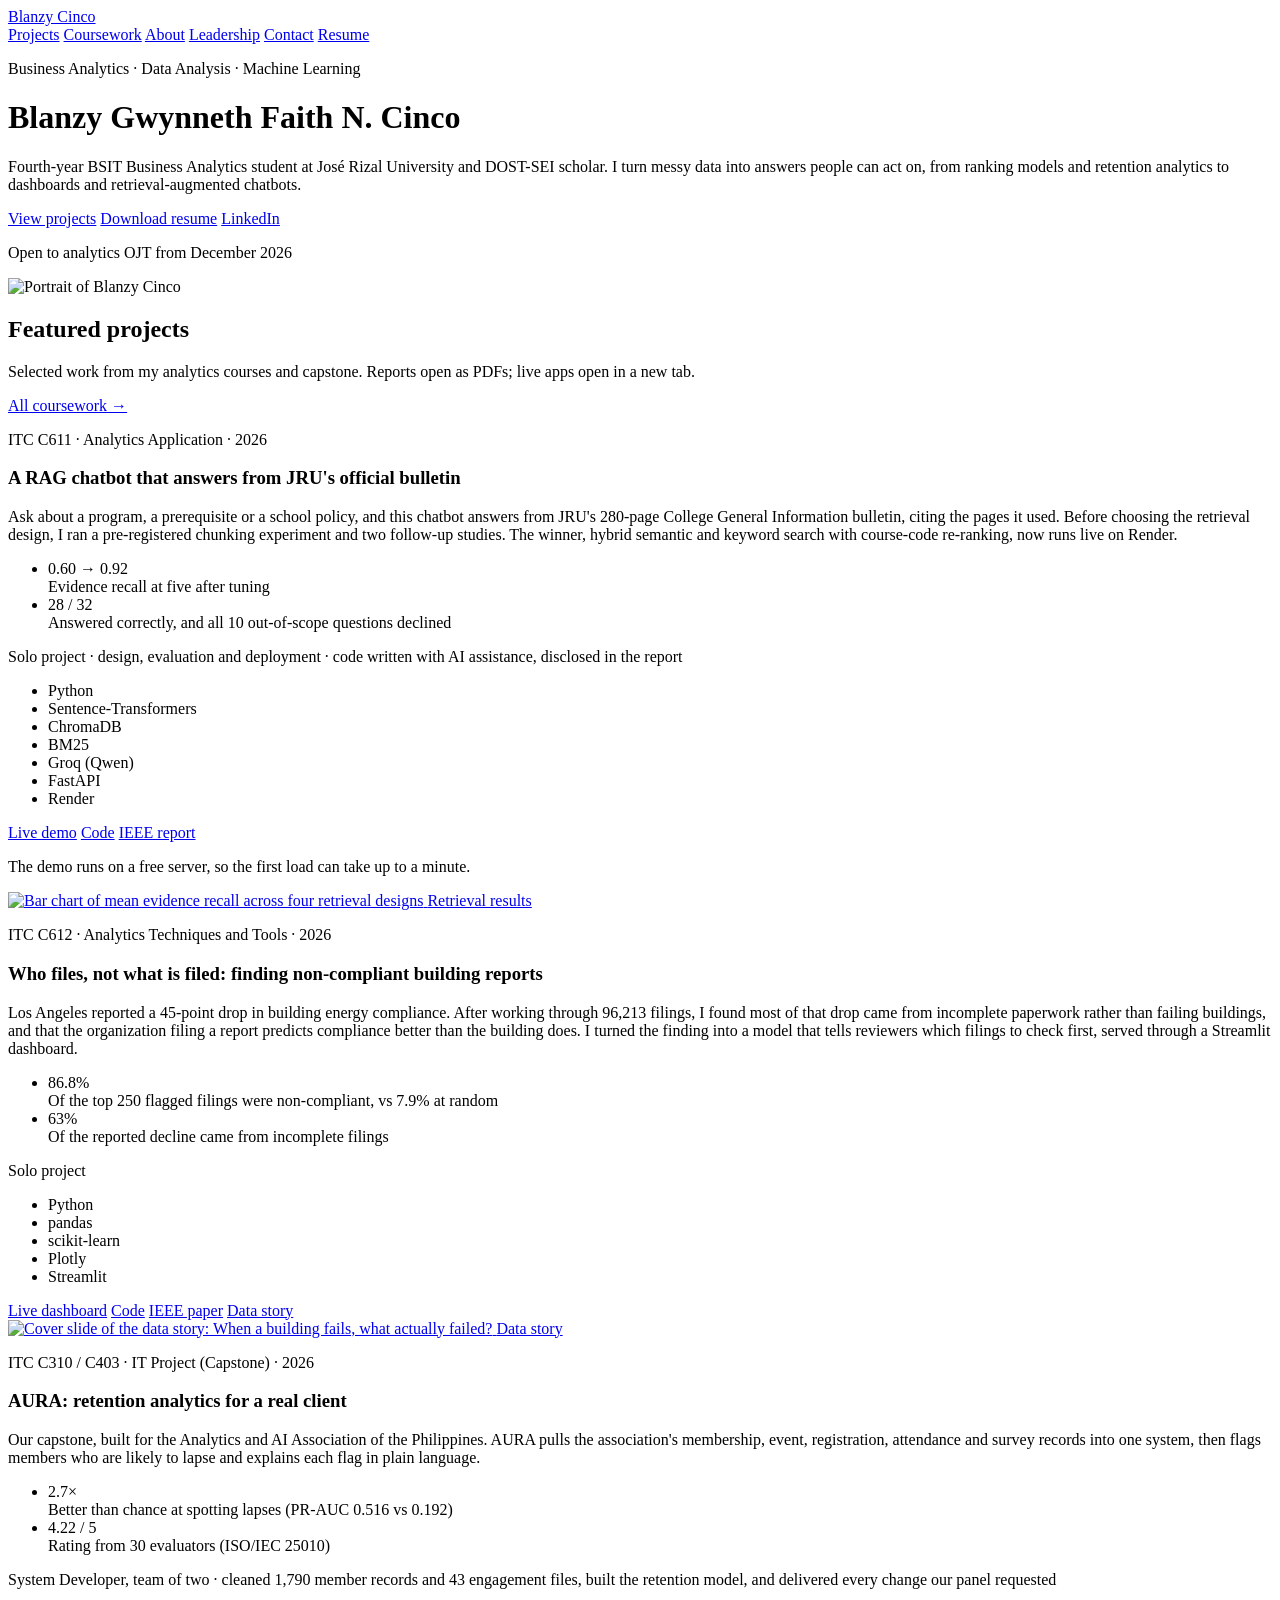
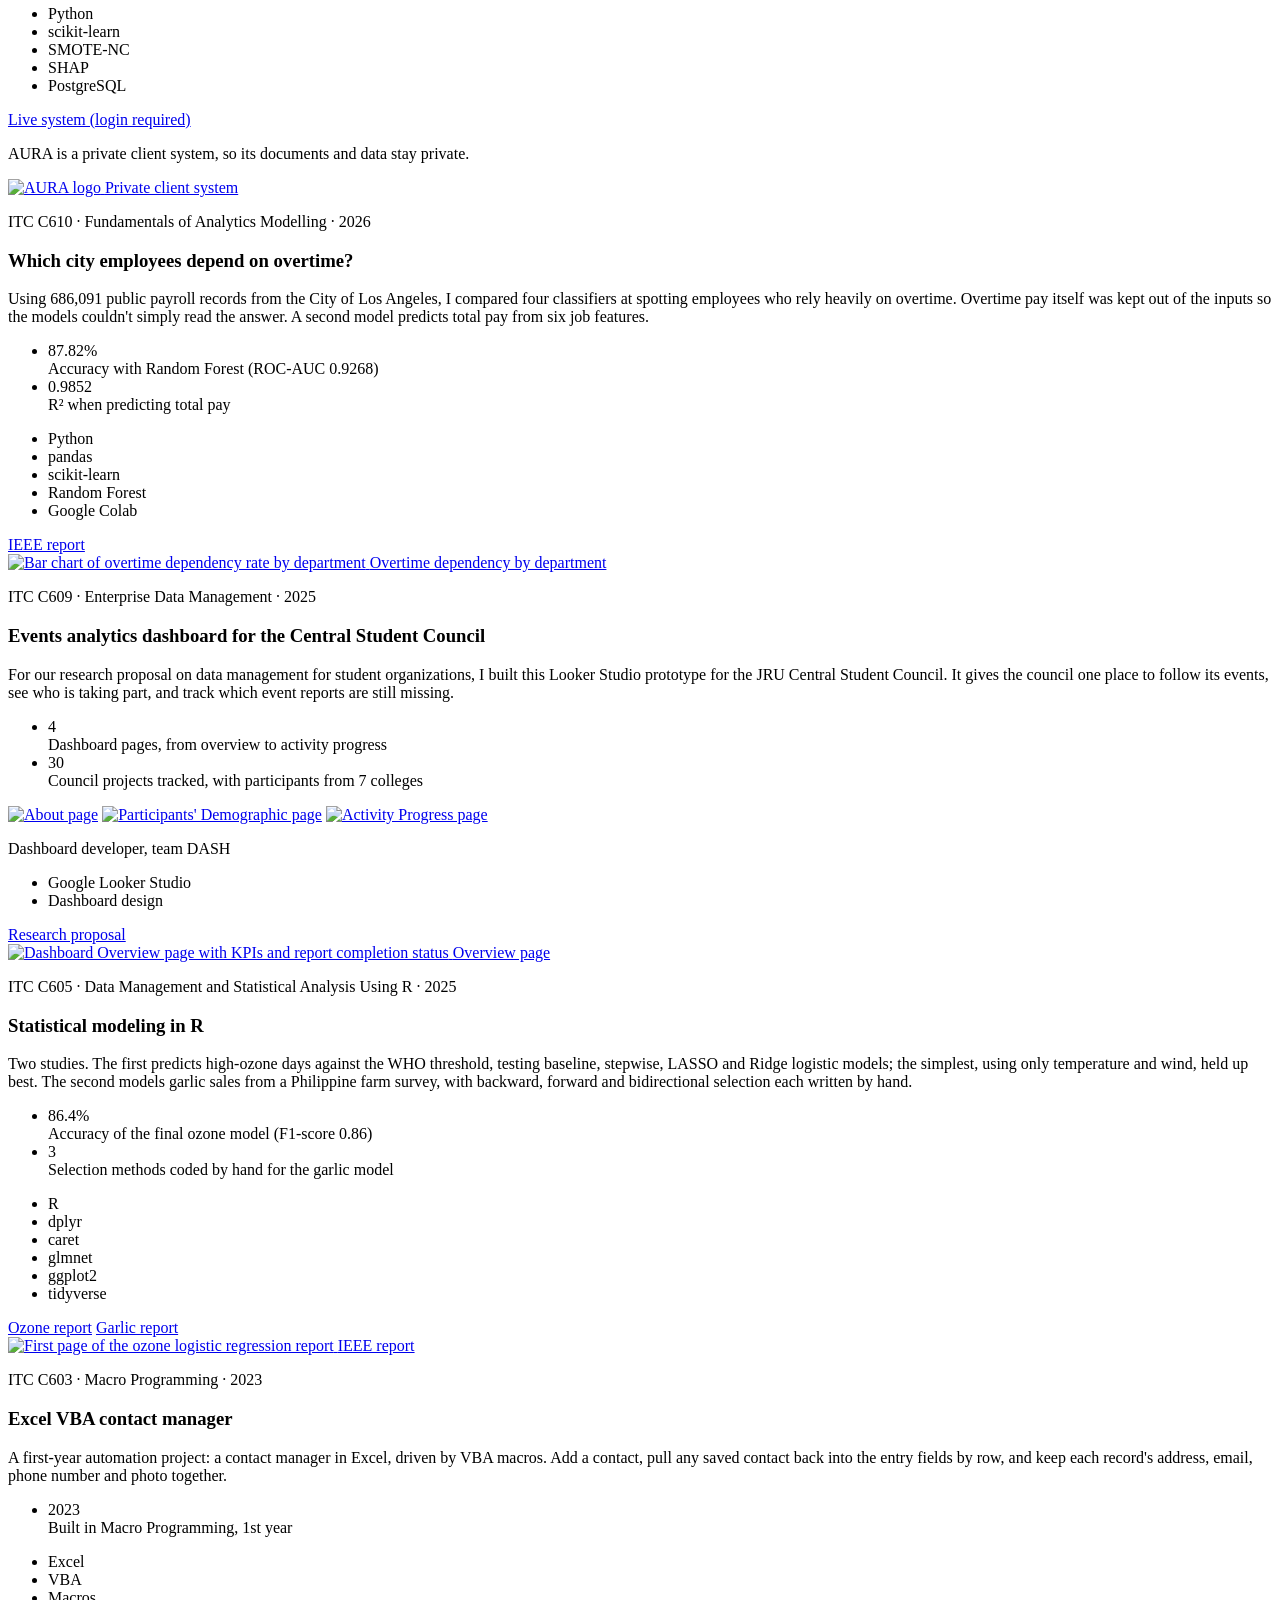
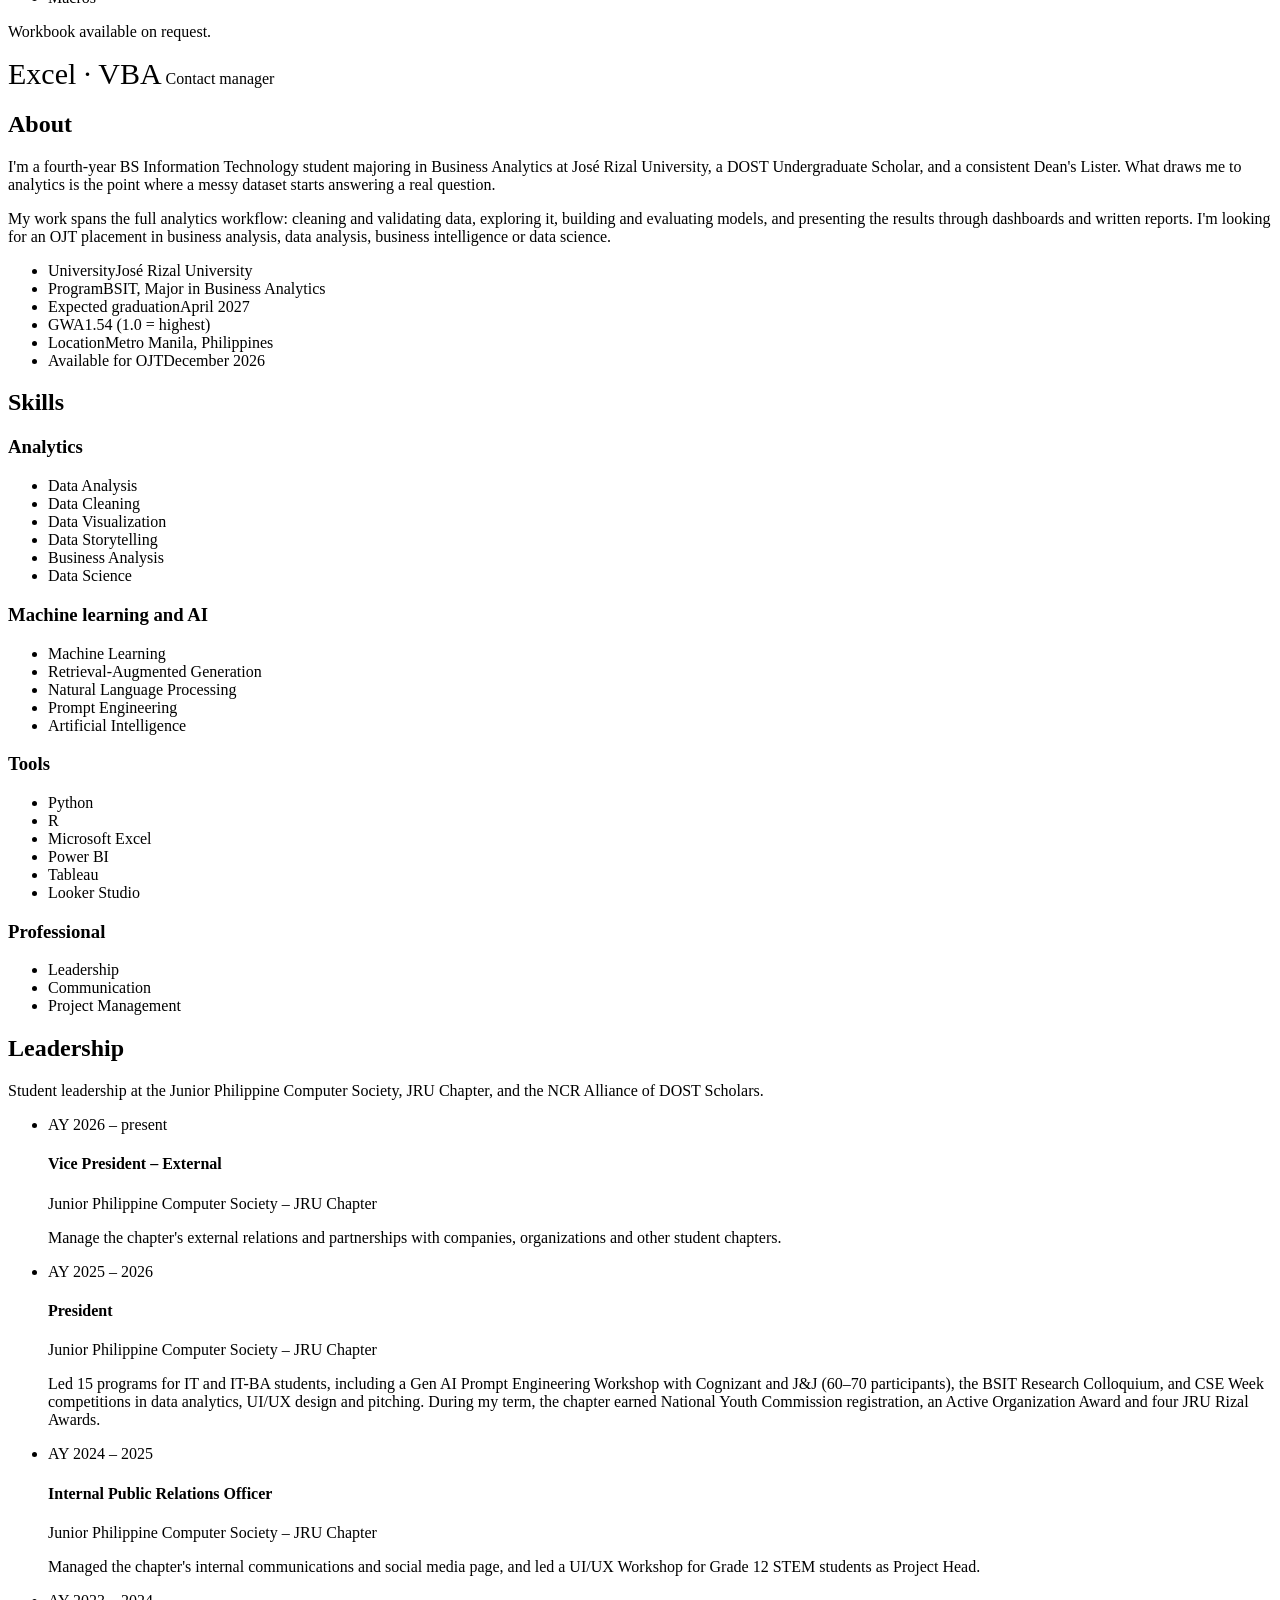
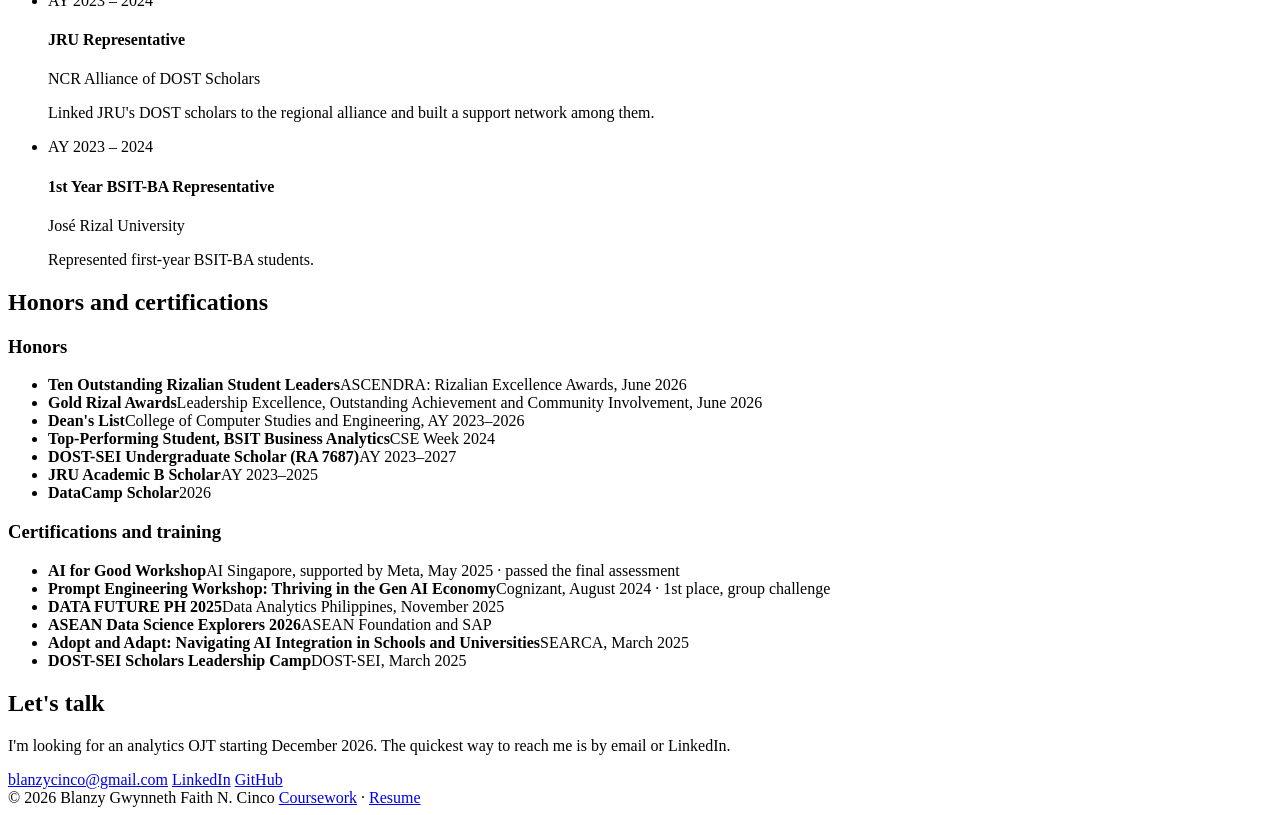
==== index.html @ b0425c88 "Add portfolio site v1.0.0 Landing page with 7 featured projects, coursework page, public resume and" ====
<!DOCTYPE html>
<html lang="en">
<head>
  <meta charset="utf-8">
  <meta name="viewport" content="width=device-width, initial-scale=1">
  <title>Blanzy Cinco | Business Analytics Portfolio</title>
  <meta name="description" content="Portfolio of Blanzy Gwynneth Faith N. Cinco, a 4th-year BSIT Business Analytics student at José Rizal University: data analysis, machine learning and dashboard projects.">
  <link rel="preconnect" href="https://fonts.googleapis.com">
  <link rel="preconnect" href="https://fonts.gstatic.com" crossorigin>
  <link href="https://fonts.googleapis.com/css2?family=Inter:wght@400;500;600;700&display=swap" rel="stylesheet">
  <link rel="stylesheet" href="assets/style.css">
</head>
<body>

<nav class="nav">
  <div class="wrap">
    <a class="brand" href="#top">Blanzy Cinco</a>
    <div class="nav-links">
      <a href="#projects" class="keep">Projects</a>
      <a href="coursework.html">Coursework</a>
      <a href="#about">About</a>
      <a href="#experience">Leadership</a>
      <a href="#contact">Contact</a>
      <a class="btn small" href="files/Blanzy_Cinco_Resume.pdf" target="_blank" rel="noopener">Resume</a>
    </div>
  </div>
</nav>

<header class="hero" id="top">
  <div class="wrap">
    <div>
      <p class="eyebrow">Business Analytics · Data Analysis · Machine Learning</p>
      <h1>Blanzy Gwynneth Faith N. Cinco</h1>
      <p class="lead">Fourth-year BSIT Business Analytics student at José Rizal University and DOST-SEI scholar. I turn messy data into answers people can act on, from ranking models and retention analytics to dashboards and retrieval-augmented chatbots.</p>
      <div class="actions">
        <a class="btn" href="#projects">View projects</a>
        <a class="btn ghost" href="files/Blanzy_Cinco_Resume.pdf" target="_blank" rel="noopener">Download resume</a>
        <a class="btn ghost" href="https://www.linkedin.com/in/blanzy-cinco" target="_blank" rel="noopener">LinkedIn</a>
      </div>
      <p class="status">Open to analytics OJT from December 2026</p>
    </div>
    <img class="photo" src="assets/photo.jpg" alt="Portrait of Blanzy Cinco">
  </div>
</header>

<main>

<section id="projects">
  <div class="wrap">
    <div class="section-head">
      <div>
        <h2>Featured projects</h2>
        <p>Selected work from my analytics courses and capstone. Reports open as PDFs; live apps open in a new tab.</p>
      </div>
      <a class="btn ghost small" href="coursework.html">All coursework &rarr;</a>
    </div>

    <div class="projects">

      <!-- 1. RAG chatbot -->
      <article class="project">
        <div>
          <p class="tag">ITC C611 · Analytics Application · 2026</p>
          <h3>A RAG chatbot that answers from JRU's official bulletin</h3>
          <p>Ask about a program, a prerequisite or a school policy, and this chatbot answers from JRU's 280-page College General Information bulletin, citing the pages it used. Before choosing the retrieval design, I ran a pre-registered chunking experiment and two follow-up studies. The winner, hybrid semantic and keyword search with course-code re-ranking, now runs live on Render.</p>
          <ul class="stats">
            <li><div class="num">0.60 &rarr; 0.92</div><div class="lbl">Evidence recall at five after tuning</div></li>
            <li><div class="num">28 / 32</div><div class="lbl">Answered correctly, and all 10 out-of-scope questions declined</div></li>
          </ul>
          <p class="role">Solo project · design, evaluation and deployment · code written with AI assistance, disclosed in the report</p>
          <ul class="chips"><li>Python</li><li>Sentence-Transformers</li><li>ChromaDB</li><li>BM25</li><li>Groq (Qwen)</li><li>FastAPI</li><li>Render</li></ul>
          <div class="links">
            <a class="btn small" href="https://jru-gi-assistant.onrender.com" target="_blank" rel="noopener">Live demo</a>
            <a class="btn ghost small" href="https://github.com/leaveitto/jru-gi-assistant" target="_blank" rel="noopener">Code</a>
            <a class="btn ghost small" href="files/C611_RAG_Chatbot_Report.pdf" target="_blank" rel="noopener">IEEE report</a>
          </div>
          <p class="note">The demo runs on a free server, so the first load can take up to a minute.</p>
        </div>
        <a class="media" href="files/C611_RAG_Chatbot_Report.pdf" target="_blank" rel="noopener">
          <img src="assets/prev_rag.jpg" alt="Bar chart of mean evidence recall across four retrieval designs" loading="lazy">
          <span class="cap">Retrieval results</span>
        </a>
      </article>

      <!-- 2. EBEWE -->
      <article class="project">
        <div>
          <p class="tag">ITC C612 · Analytics Techniques and Tools · 2026</p>
          <h3>Who files, not what is filed: finding non-compliant building reports</h3>
          <p>Los Angeles reported a 45-point drop in building energy compliance. After working through 96,213 filings, I found most of that drop came from incomplete paperwork rather than failing buildings, and that the organization filing a report predicts compliance better than the building does. I turned the finding into a model that tells reviewers which filings to check first, served through a Streamlit dashboard.</p>
          <ul class="stats">
            <li><div class="num">86.8%</div><div class="lbl">Of the top 250 flagged filings were non-compliant, vs 7.9% at random</div></li>
            <li><div class="num">63%</div><div class="lbl">Of the reported decline came from incomplete filings</div></li>
          </ul>
          <p class="role">Solo project</p>
          <ul class="chips"><li>Python</li><li>pandas</li><li>scikit-learn</li><li>Plotly</li><li>Streamlit</li></ul>
          <div class="links">
            <a class="btn small" href="https://ebewe-dashboard.streamlit.app/" target="_blank" rel="noopener">Live dashboard</a>
            <a class="btn ghost small" href="https://github.com/leaveitto/ebewe-dashboard" target="_blank" rel="noopener">Code</a>
            <a class="btn ghost small" href="files/C612_EBEWE_Final_Project_Paper.pdf" target="_blank" rel="noopener">IEEE paper</a>
            <a class="btn ghost small" href="files/C612_EBEWE_Data_Story.pdf" target="_blank" rel="noopener">Data story</a>
          </div>
        </div>
        <a class="media navy" href="files/C612_EBEWE_Data_Story.pdf" target="_blank" rel="noopener">
          <img src="assets/prev_ebewe.jpg" alt="Cover slide of the data story: When a building fails, what actually failed?" loading="lazy">
          <span class="cap">Data story</span>
        </a>
      </article>

      <!-- 3. AURA -->
      <article class="project">
        <div>
          <p class="tag">ITC C310 / C403 · IT Project (Capstone) · 2026</p>
          <h3>AURA: retention analytics for a real client</h3>
          <p>Our capstone, built for the Analytics and AI Association of the Philippines. AURA pulls the association's membership, event, registration, attendance and survey records into one system, then flags members who are likely to lapse and explains each flag in plain language.</p>
          <ul class="stats">
            <li><div class="num">2.7&times;</div><div class="lbl">Better than chance at spotting lapses (PR-AUC 0.516 vs 0.192)</div></li>
            <li><div class="num">4.22 / 5</div><div class="lbl">Rating from 30 evaluators (ISO/IEC 25010)</div></li>
          </ul>
          <p class="role">System Developer, team of two · cleaned 1,790 member records and 43 engagement files, built the retention model, and delivered every change our panel requested</p>
          <ul class="chips"><li>Python</li><li>scikit-learn</li><li>SMOTE-NC</li><li>SHAP</li><li>PostgreSQL</li></ul>
          <div class="links">
            <a class="btn ghost small" href="https://aapreportsandanalytics.org" target="_blank" rel="noopener">Live system (login required)</a>
          </div>
          <p class="note">AURA is a private client system, so its documents and data stay private.</p>
        </div>
        <a class="media cover" href="https://aapreportsandanalytics.org" target="_blank" rel="noopener">
          <img src="assets/prev_aura.jpg" alt="AURA logo" loading="lazy">
          <span class="cap">Private client system</span>
        </a>
      </article>

      <!-- 4. Payroll -->
      <article class="project">
        <div>
          <p class="tag">ITC C610 · Fundamentals of Analytics Modelling · 2026</p>
          <h3>Which city employees depend on overtime?</h3>
          <p>Using 686,091 public payroll records from the City of Los Angeles, I compared four classifiers at spotting employees who rely heavily on overtime. Overtime pay itself was kept out of the inputs so the models couldn't simply read the answer. A second model predicts total pay from six job features.</p>
          <ul class="stats">
            <li><div class="num">87.82%</div><div class="lbl">Accuracy with Random Forest (ROC-AUC 0.9268)</div></li>
            <li><div class="num">0.9852</div><div class="lbl">R&sup2; when predicting total pay</div></li>
          </ul>
          <ul class="chips"><li>Python</li><li>pandas</li><li>scikit-learn</li><li>Random Forest</li><li>Google Colab</li></ul>
          <div class="links">
            <a class="btn ghost small" href="files/C610_Payroll_Overtime_Classifier_Report.pdf" target="_blank" rel="noopener">IEEE report</a>
          </div>
        </div>
        <a class="media" href="files/C610_Payroll_Overtime_Classifier_Report.pdf" target="_blank" rel="noopener">
          <img src="assets/prev_payroll.jpg" alt="Bar chart of overtime dependency rate by department" loading="lazy">
          <span class="cap">Overtime dependency by department</span>
        </a>
      </article>

      <!-- 5. Looker dashboard -->
      <article class="project">
        <div>
          <p class="tag">ITC C609 · Enterprise Data Management · 2025</p>
          <h3>Events analytics dashboard for the Central Student Council</h3>
          <p>For our research proposal on data management for student organizations, I built this Looker Studio prototype for the JRU Central Student Council. It gives the council one place to follow its events, see who is taking part, and track which event reports are still missing.</p>
          <ul class="stats">
            <li><div class="num">4</div><div class="lbl">Dashboard pages, from overview to activity progress</div></li>
            <li><div class="num">30</div><div class="lbl">Council projects tracked, with participants from 7 colleges</div></li>
          </ul>
          <div class="thumbs">
            <a href="assets/dash_about.jpg" target="_blank" rel="noopener"><img src="assets/dash_about.jpg" alt="About page" loading="lazy"></a>
            <a href="assets/dash_demographic.jpg" target="_blank" rel="noopener"><img src="assets/dash_demographic.jpg" alt="Participants' Demographic page" loading="lazy"></a>
            <a href="assets/dash_activity.jpg" target="_blank" rel="noopener"><img src="assets/dash_activity.jpg" alt="Activity Progress page" loading="lazy"></a>
          </div>
          <p class="role">Dashboard developer, team DASH</p>
          <ul class="chips"><li>Google Looker Studio</li><li>Dashboard design</li></ul>
          <div class="links">
            <a class="btn ghost small" href="files/C609_EDMS_Research_Proposal.pdf" target="_blank" rel="noopener">Research proposal</a>
          </div>
        </div>
        <a class="media" href="assets/dash_overview.jpg" target="_blank" rel="noopener">
          <img src="assets/dash_overview.jpg" alt="Dashboard Overview page with KPIs and report completion status" loading="lazy">
          <span class="cap">Overview page</span>
        </a>
      </article>

      <!-- 6. R modeling -->
      <article class="project">
        <div>
          <p class="tag">ITC C605 · Data Management and Statistical Analysis Using R · 2025</p>
          <h3>Statistical modeling in R</h3>
          <p>Two studies. The first predicts high-ozone days against the WHO threshold, testing baseline, stepwise, LASSO and Ridge logistic models; the simplest, using only temperature and wind, held up best. The second models garlic sales from a Philippine farm survey, with backward, forward and bidirectional selection each written by hand.</p>
          <ul class="stats">
            <li><div class="num">86.4%</div><div class="lbl">Accuracy of the final ozone model (F1-score 0.86)</div></li>
            <li><div class="num">3</div><div class="lbl">Selection methods coded by hand for the garlic model</div></li>
          </ul>
          <ul class="chips"><li>R</li><li>dplyr</li><li>caret</li><li>glmnet</li><li>ggplot2</li><li>tidyverse</li></ul>
          <div class="links">
            <a class="btn ghost small" href="files/C605_Ozone_Logistic_Regression_Report.pdf" target="_blank" rel="noopener">Ozone report</a>
            <a class="btn ghost small" href="files/C605_Garlic_Stepwise_Regression_Report.pdf" target="_blank" rel="noopener">Garlic report</a>
          </div>
        </div>
        <a class="media cover" href="files/C605_Ozone_Logistic_Regression_Report.pdf" target="_blank" rel="noopener">
          <img src="assets/prev_ozone.jpg" alt="First page of the ozone logistic regression report" loading="lazy">
          <span class="cap">IEEE report</span>
        </a>
      </article>

      <!-- 7. VBA -->
      <article class="project">
        <div>
          <p class="tag">ITC C603 · Macro Programming · 2023</p>
          <h3>Excel VBA contact manager</h3>
          <p>A first-year automation project: a contact manager in Excel, driven by VBA macros. Add a contact, pull any saved contact back into the entry fields by row, and keep each record's address, email, phone number and photo together.</p>
          <ul class="stats">
            <li><div class="num">2023</div><div class="lbl">Built in Macro Programming, 1st year</div></li>
          </ul>
          <ul class="chips"><li>Excel</li><li>VBA</li><li>Macros</li></ul>
          <p class="note">Workbook available on request.</p>
        </div>
        <div class="media tile">
          <div class="grid">
            <span class="on"></span><span class="on"></span><span class="on"></span><span class="on"></span><span class="on"></span>
            <span></span><span></span><span></span><span></span><span></span>
            <span></span><span></span><span></span><span></span><span></span>
            <span></span><span></span><span></span><span></span><span></span>
          </div>
          <span class="big" style="font-size:30px">Excel &middot; VBA</span>
          <span class="small">Contact manager</span>
        </div>
      </article>

    </div>
  </div>
</section>

<section id="about">
  <div class="wrap">
    <div class="section-head"><div><h2>About</h2></div></div>
    <div class="about-grid">
      <div>
        <p>I'm a fourth-year BS Information Technology student majoring in Business Analytics at José Rizal University, a DOST Undergraduate Scholar, and a consistent Dean's Lister. What draws me to analytics is the point where a messy dataset starts answering a real question.</p>
        <p>My work spans the full analytics workflow: cleaning and validating data, exploring it, building and evaluating models, and presenting the results through dashboards and written reports. I'm looking for an OJT placement in business analysis, data analysis, business intelligence or data science.</p>
      </div>
      <ul class="facts">
        <li><span>University</span><span>José Rizal University</span></li>
        <li><span>Program</span><span>BSIT, Major in Business Analytics</span></li>
        <li><span>Expected graduation</span><span>April 2027</span></li>
        <li><span>GWA</span><span>1.54 (1.0 = highest)</span></li>
        <li><span>Location</span><span>Metro Manila, Philippines</span></li>
        <li><span>Available for OJT</span><span>December 2026</span></li>
      </ul>
    </div>
  </div>
</section>

<section id="skills">
  <div class="wrap">
    <div class="section-head"><div><h2>Skills</h2></div></div>
    <div class="skills">
      <div>
        <h3>Analytics</h3>
        <ul class="chips"><li>Data Analysis</li><li>Data Cleaning</li><li>Data Visualization</li><li>Data Storytelling</li><li>Business Analysis</li><li>Data Science</li></ul>
      </div>
      <div>
        <h3>Machine learning and AI</h3>
        <ul class="chips"><li>Machine Learning</li><li>Retrieval-Augmented Generation</li><li>Natural Language Processing</li><li>Prompt Engineering</li><li>Artificial Intelligence</li></ul>
      </div>
      <div>
        <h3>Tools</h3>
        <ul class="chips"><li>Python</li><li>R</li><li>Microsoft Excel</li><li>Power BI</li><li>Tableau</li><li>Looker Studio</li></ul>
      </div>
      <div>
        <h3>Professional</h3>
        <ul class="chips"><li>Leadership</li><li>Communication</li><li>Project Management</li></ul>
      </div>
    </div>
  </div>
</section>

<section id="experience">
  <div class="wrap">
    <div class="section-head"><div><h2>Leadership</h2><p>Student leadership at the Junior Philippine Computer Society, JRU Chapter, and the NCR Alliance of DOST Scholars.</p></div></div>
    <ul class="timeline">
      <li>
        <div class="when">AY 2026 &ndash; present</div>
        <div><h4>Vice President &ndash; External</h4><p class="org">Junior Philippine Computer Society &ndash; JRU Chapter</p><p>Manage the chapter's external relations and partnerships with companies, organizations and other student chapters.</p></div>
      </li>
      <li>
        <div class="when">AY 2025 &ndash; 2026</div>
        <div><h4>President</h4><p class="org">Junior Philippine Computer Society &ndash; JRU Chapter</p><p>Led 15 programs for IT and IT-BA students, including a Gen AI Prompt Engineering Workshop with Cognizant and J&amp;J (60&ndash;70 participants), the BSIT Research Colloquium, and CSE Week competitions in data analytics, UI/UX design and pitching. During my term, the chapter earned National Youth Commission registration, an Active Organization Award and four JRU Rizal Awards.</p></div>
      </li>
      <li>
        <div class="when">AY 2024 &ndash; 2025</div>
        <div><h4>Internal Public Relations Officer</h4><p class="org">Junior Philippine Computer Society &ndash; JRU Chapter</p><p>Managed the chapter's internal communications and social media page, and led a UI/UX Workshop for Grade 12 STEM students as Project Head.</p></div>
      </li>
      <li>
        <div class="when">AY 2023 &ndash; 2024</div>
        <div><h4>JRU Representative</h4><p class="org">NCR Alliance of DOST Scholars</p><p>Linked JRU's DOST scholars to the regional alliance and built a support network among them.</p></div>
      </li>
      <li>
        <div class="when">AY 2023 &ndash; 2024</div>
        <div><h4>1st Year BSIT-BA Representative</h4><p class="org">José Rizal University</p><p>Represented first-year BSIT-BA students.</p></div>
      </li>
    </ul>
  </div>
</section>

<section id="honors">
  <div class="wrap">
    <div class="section-head"><div><h2>Honors and certifications</h2></div></div>
    <div class="cols">
      <div>
        <h3>Honors</h3>
        <ul class="plain">
          <li><strong>Ten Outstanding Rizalian Student Leaders</strong><span>ASCENDRA: Rizalian Excellence Awards, June 2026</span></li>
          <li><strong>Gold Rizal Awards</strong><span>Leadership Excellence, Outstanding Achievement and Community Involvement, June 2026</span></li>
          <li><strong>Dean's List</strong><span>College of Computer Studies and Engineering, AY 2023&ndash;2026</span></li>
          <li><strong>Top-Performing Student, BSIT Business Analytics</strong><span>CSE Week 2024</span></li>
          <li><strong>DOST-SEI Undergraduate Scholar (RA 7687)</strong><span>AY 2023&ndash;2027</span></li>
          <li><strong>JRU Academic B Scholar</strong><span>AY 2023&ndash;2025</span></li>
          <li><strong>DataCamp Scholar</strong><span>2026</span></li>
        </ul>
      </div>
      <div>
        <h3>Certifications and training</h3>
        <ul class="plain">
          <li><strong>AI for Good Workshop</strong><span>AI Singapore, supported by Meta, May 2025 &middot; passed the final assessment</span></li>
          <li><strong>Prompt Engineering Workshop: Thriving in the Gen AI Economy</strong><span>Cognizant, August 2024 &middot; 1st place, group challenge</span></li>
          <li><strong>DATA FUTURE PH 2025</strong><span>Data Analytics Philippines, November 2025</span></li>
          <li><strong>ASEAN Data Science Explorers 2026</strong><span>ASEAN Foundation and SAP</span></li>
          <li><strong>Adopt and Adapt: Navigating AI Integration in Schools and Universities</strong><span>SEARCA, March 2025</span></li>
          <li><strong>DOST-SEI Scholars Leadership Camp</strong><span>DOST-SEI, March 2025</span></li>
        </ul>
      </div>
    </div>
  </div>
</section>

<section id="contact" class="contact">
  <div class="wrap">
    <h2>Let's talk</h2>
    <p>I'm looking for an analytics OJT starting December 2026. The quickest way to reach me is by email or LinkedIn.</p>
    <div class="actions">
      <a class="btn" href="mailto:blanzycinco@gmail.com">blanzycinco@gmail.com</a>
      <a class="btn ghost" href="https://www.linkedin.com/in/blanzy-cinco" target="_blank" rel="noopener">LinkedIn</a>
      <a class="btn ghost" href="https://github.com/leaveitto" target="_blank" rel="noopener">GitHub</a>
    </div>
  </div>
</section>

</main>

<footer>
  <div class="wrap">
    <span>&copy; 2026 Blanzy Gwynneth Faith N. Cinco</span>
    <span><a href="coursework.html">Coursework</a> &middot; <a href="files/Blanzy_Cinco_Resume.pdf" target="_blank" rel="noopener">Resume</a></span>
  </div>
</footer>

</body>
</html>
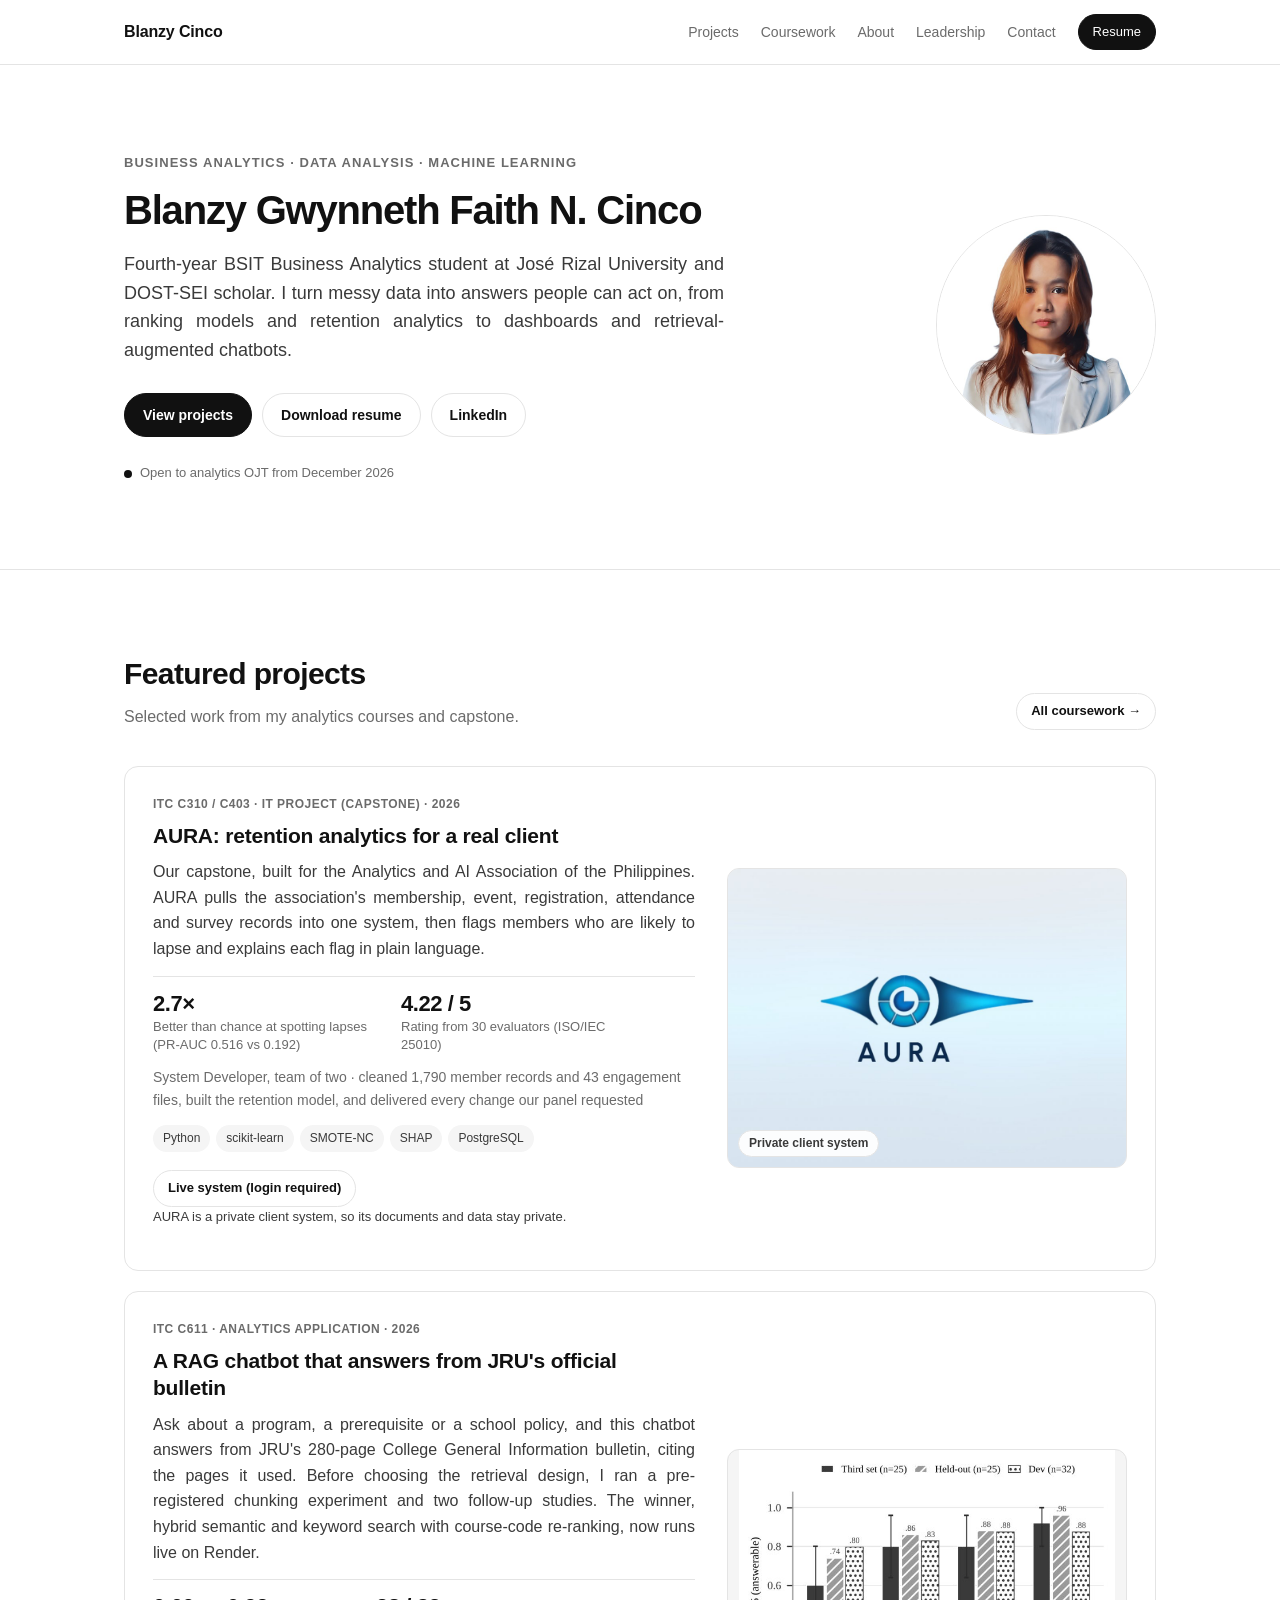
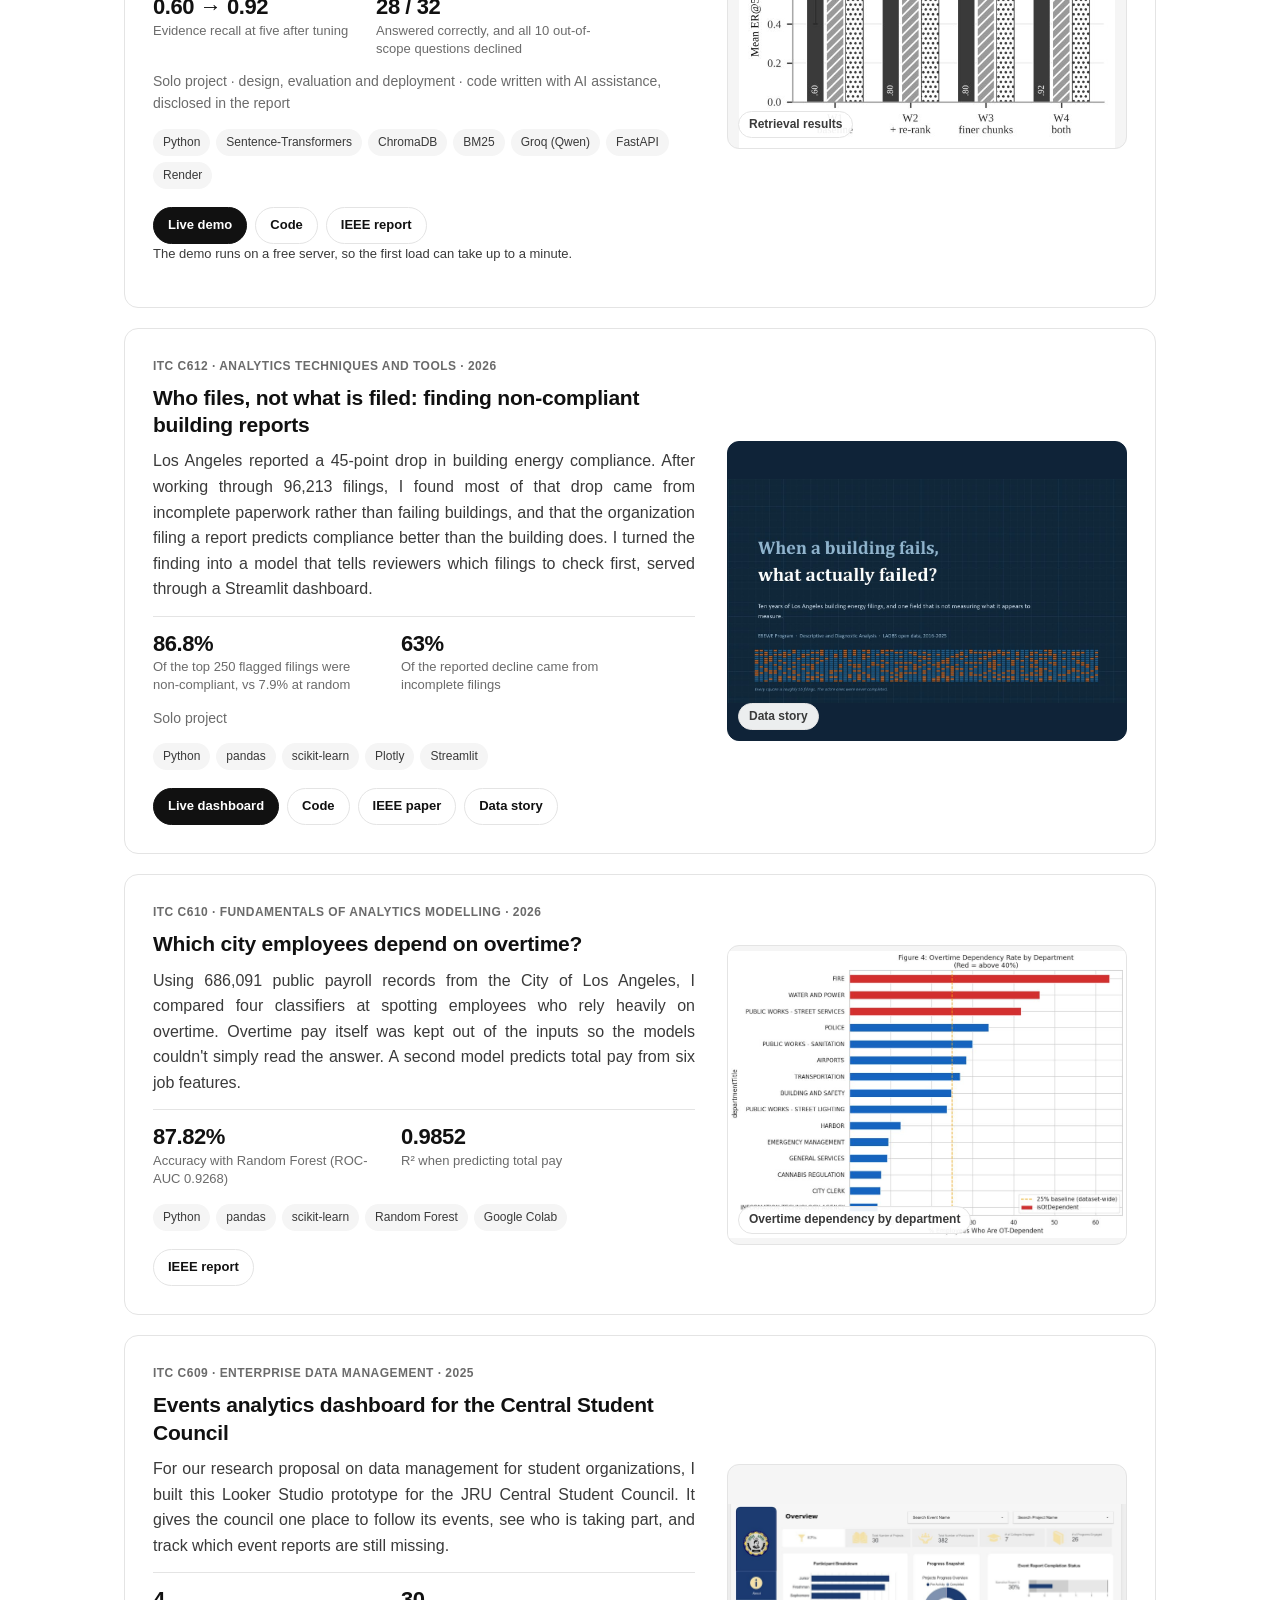
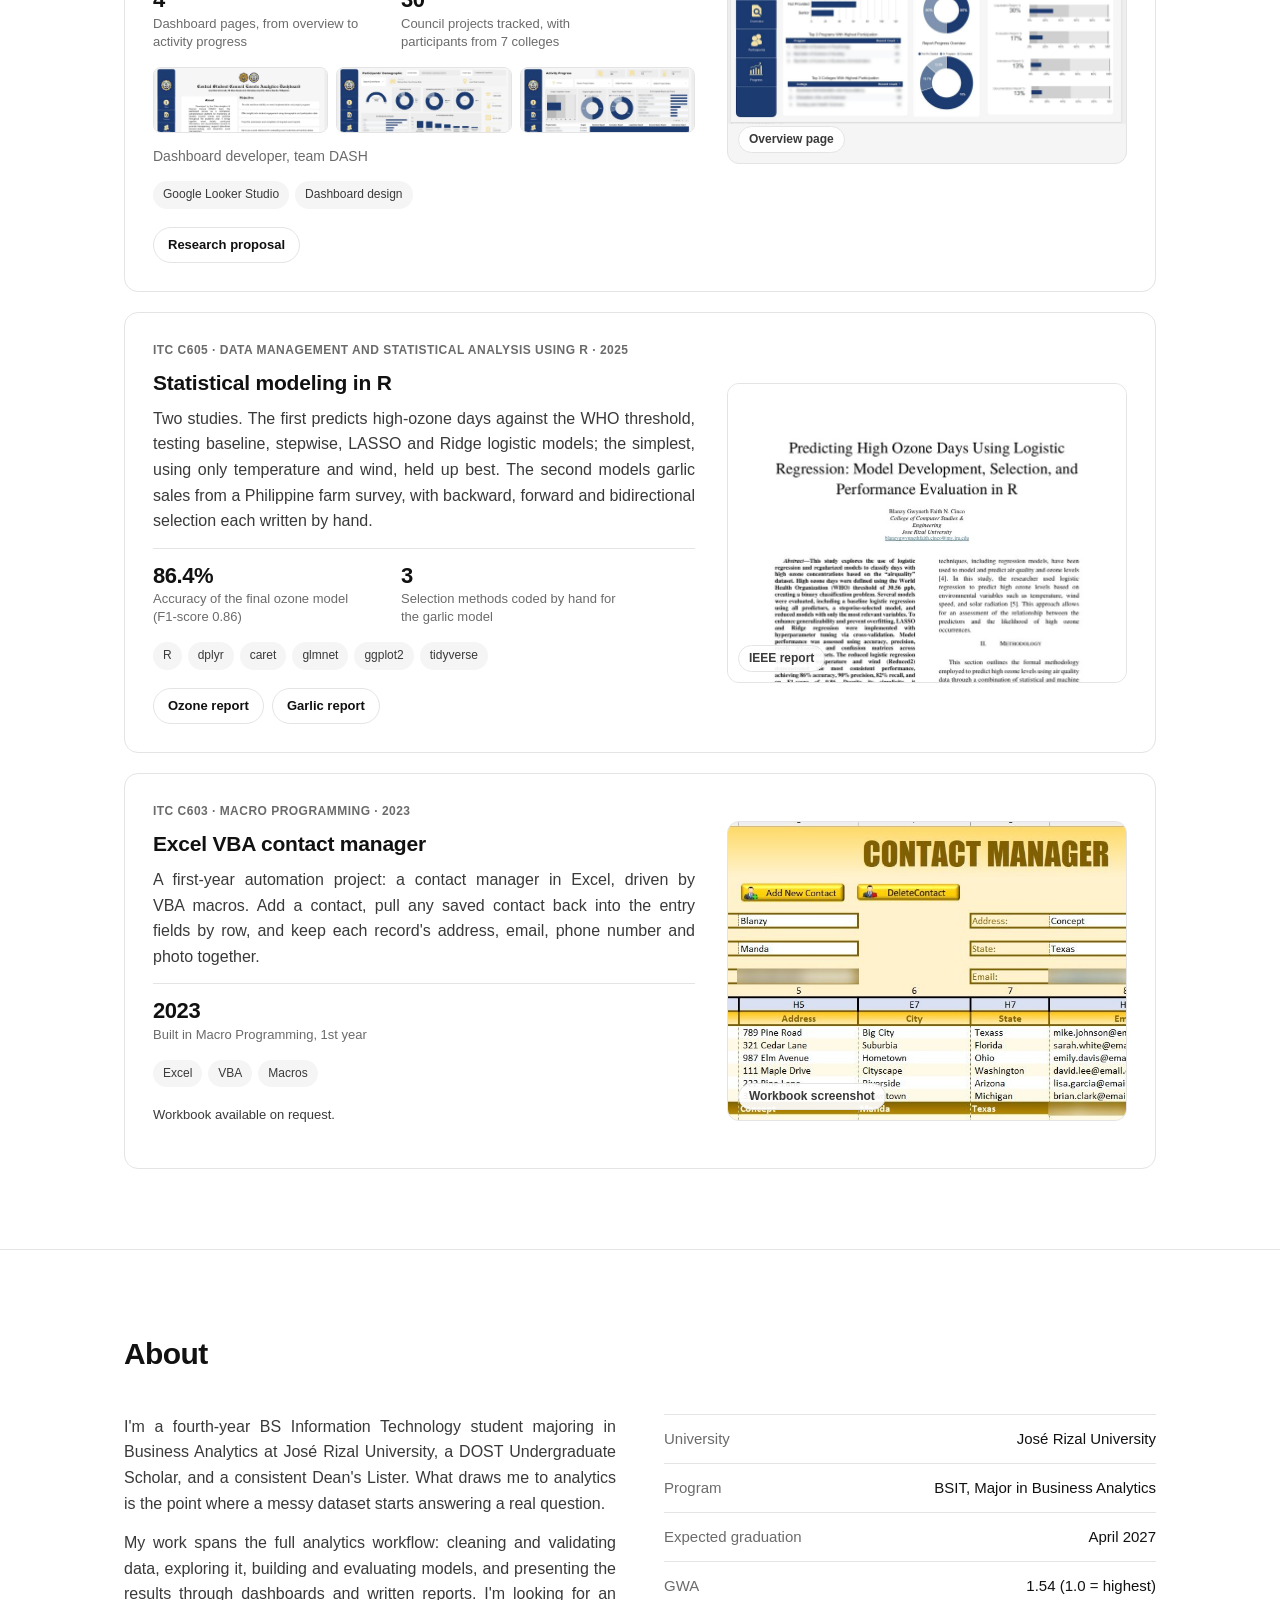
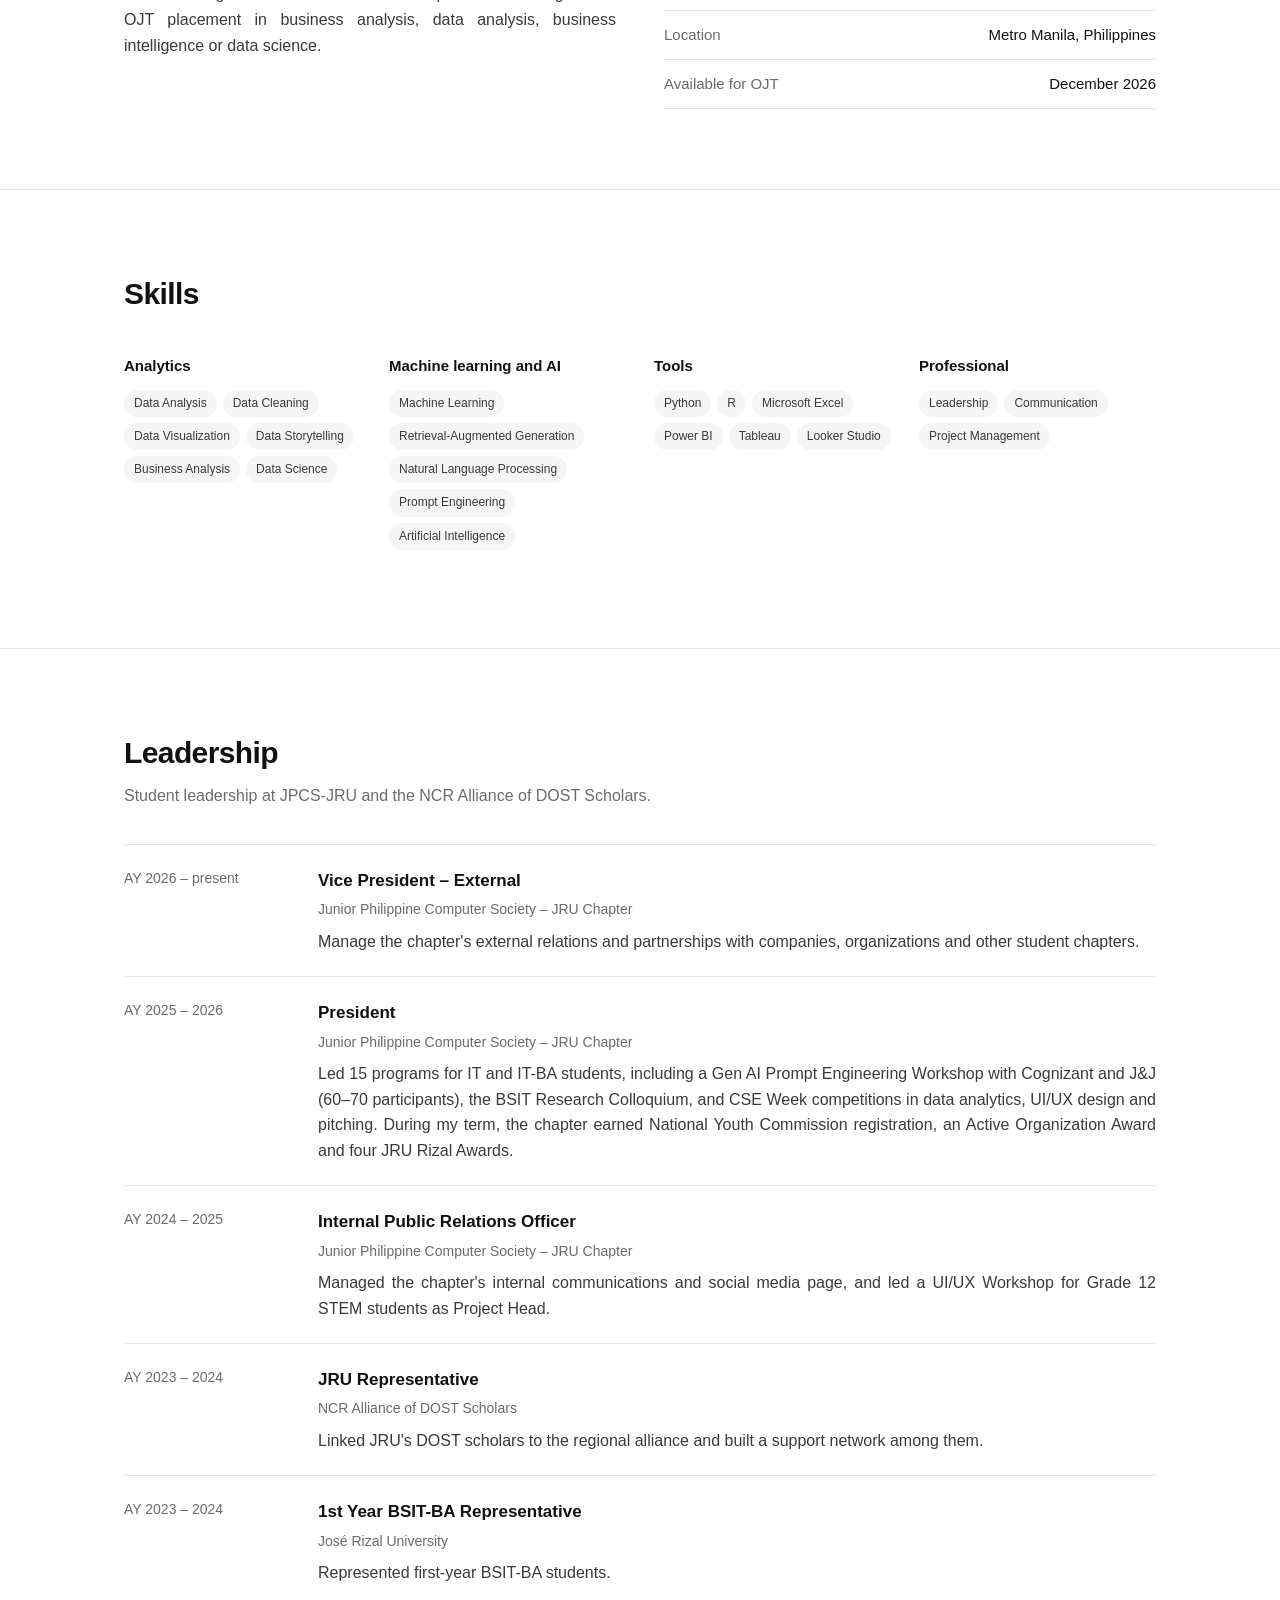
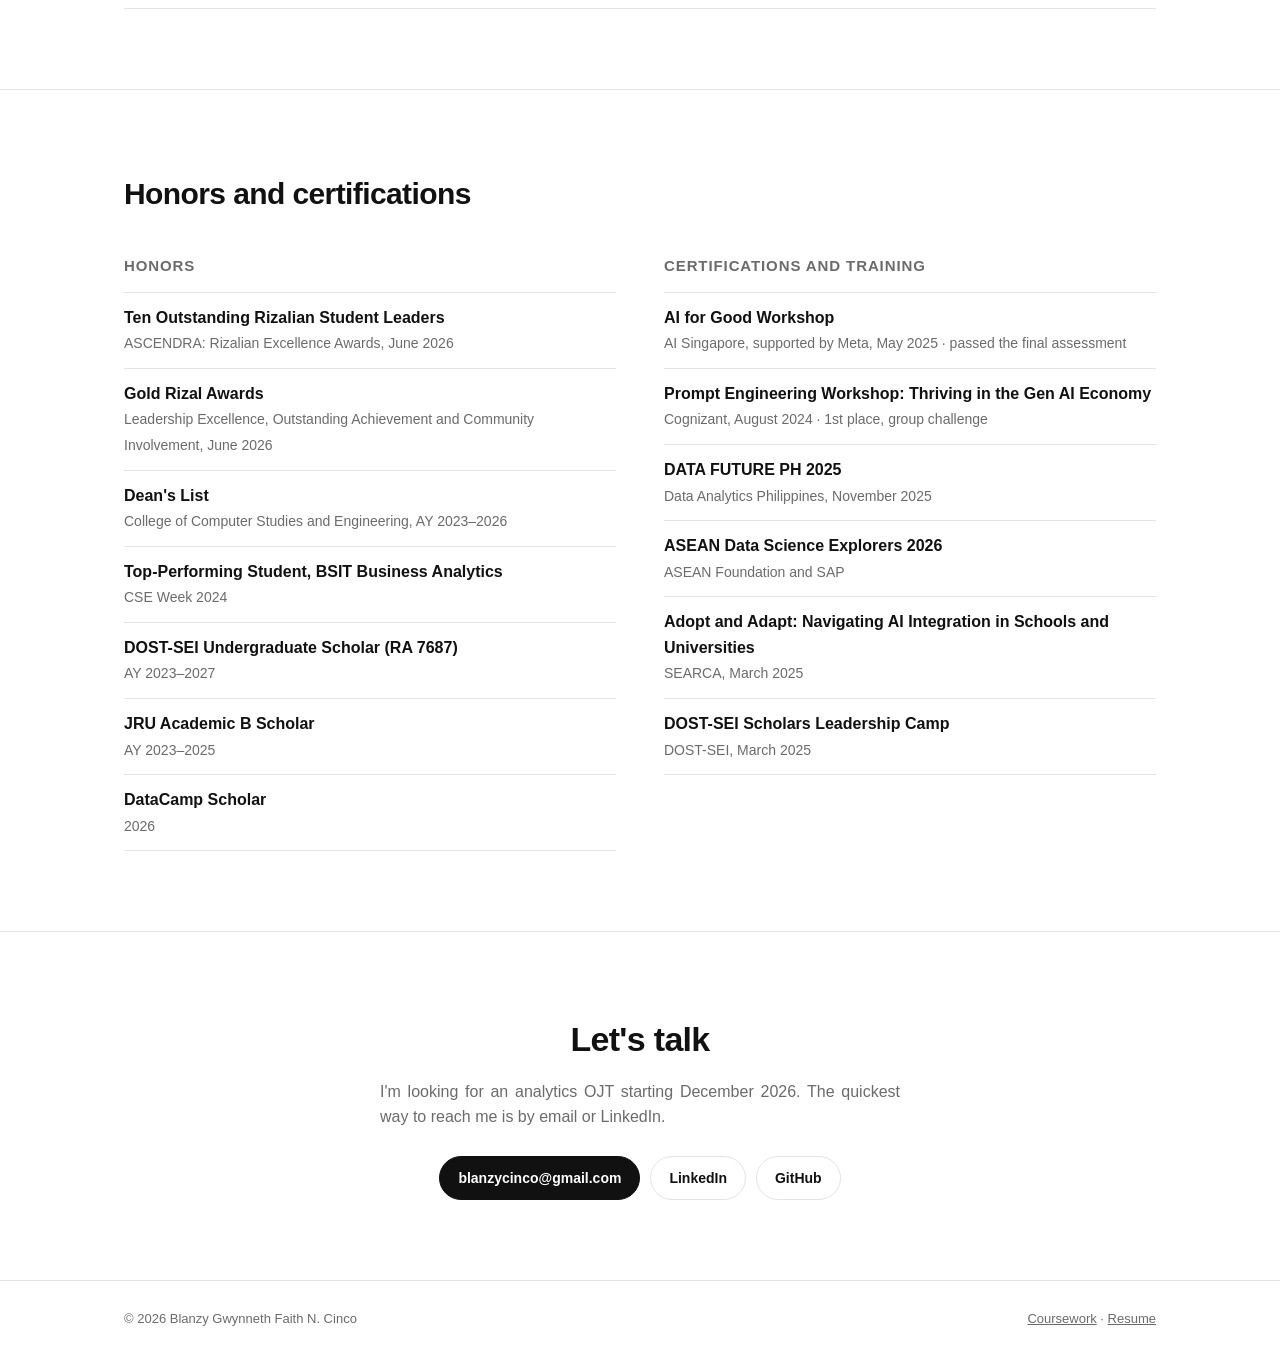
==== commit 325f648d: "Update portfolio site to v1.2.0 Remove coursework filter, fix dangling intro lines, blur names in da" ====
--- a/index.html
+++ b/index.html
@@ -50,12 +50,35 @@
     <div class="section-head">
       <div>
         <h2>Featured projects</h2>
-        <p>Selected work from my analytics courses and capstone. Reports open as PDFs; live apps open in a new tab.</p>
+        <p>Selected work from my analytics courses and capstone.</p>
       </div>
       <a class="btn ghost small" href="coursework.html">All coursework &rarr;</a>
     </div>
 
     <div class="projects">
+
+      <!-- 1. AURA (capstone) -->
+      <article class="project">
+        <div>
+          <p class="tag">ITC C310 / C403 · IT Project (Capstone) · 2026</p>
+          <h3>AURA: retention analytics for a real client</h3>
+          <p>Our capstone, built for the Analytics and AI Association of the Philippines. AURA pulls the association's membership, event, registration, attendance and survey records into one system, then flags members who are likely to lapse and explains each flag in plain language.</p>
+          <ul class="stats">
+            <li><div class="num">2.7&times;</div><div class="lbl">Better than chance at spotting lapses (PR-AUC 0.516 vs 0.192)</div></li>
+            <li><div class="num">4.22 / 5</div><div class="lbl">Rating from 30 evaluators (ISO/IEC 25010)</div></li>
+          </ul>
+          <p class="role">System Developer, team of two · cleaned 1,790 member records and 43 engagement files, built the retention model, and delivered every change our panel requested</p>
+          <ul class="chips"><li>Python</li><li>scikit-learn</li><li>SMOTE-NC</li><li>SHAP</li><li>PostgreSQL</li></ul>
+          <div class="links">
+            <a class="btn ghost small" href="https://aapreportsandanalytics.org" target="_blank" rel="noopener">Live system (login required)</a>
+          </div>
+          <p class="note">AURA is a private client system, so its documents and data stay private.</p>
+        </div>
+        <a class="media cover" href="https://aapreportsandanalytics.org" target="_blank" rel="noopener">
+          <img src="assets/prev_aura.jpg" alt="AURA logo" loading="lazy">
+          <span class="cap">Private client system</span>
+        </a>
+      </article>
 
       <!-- 1. RAG chatbot -->
       <article class="project">
@@ -107,29 +130,6 @@
         </a>
       </article>
 
-      <!-- 3. AURA -->
-      <article class="project">
-        <div>
-          <p class="tag">ITC C310 / C403 · IT Project (Capstone) · 2026</p>
-          <h3>AURA: retention analytics for a real client</h3>
-          <p>Our capstone, built for the Analytics and AI Association of the Philippines. AURA pulls the association's membership, event, registration, attendance and survey records into one system, then flags members who are likely to lapse and explains each flag in plain language.</p>
-          <ul class="stats">
-            <li><div class="num">2.7&times;</div><div class="lbl">Better than chance at spotting lapses (PR-AUC 0.516 vs 0.192)</div></li>
-            <li><div class="num">4.22 / 5</div><div class="lbl">Rating from 30 evaluators (ISO/IEC 25010)</div></li>
-          </ul>
-          <p class="role">System Developer, team of two · cleaned 1,790 member records and 43 engagement files, built the retention model, and delivered every change our panel requested</p>
-          <ul class="chips"><li>Python</li><li>scikit-learn</li><li>SMOTE-NC</li><li>SHAP</li><li>PostgreSQL</li></ul>
-          <div class="links">
-            <a class="btn ghost small" href="https://aapreportsandanalytics.org" target="_blank" rel="noopener">Live system (login required)</a>
-          </div>
-          <p class="note">AURA is a private client system, so its documents and data stay private.</p>
-        </div>
-        <a class="media cover" href="https://aapreportsandanalytics.org" target="_blank" rel="noopener">
-          <img src="assets/prev_aura.jpg" alt="AURA logo" loading="lazy">
-          <span class="cap">Private client system</span>
-        </a>
-      </article>
-
       <!-- 4. Payroll -->
       <article class="project">
         <div>
@@ -212,16 +212,10 @@
           <ul class="chips"><li>Excel</li><li>VBA</li><li>Macros</li></ul>
           <p class="note">Workbook available on request.</p>
         </div>
-        <div class="media tile">
-          <div class="grid">
-            <span class="on"></span><span class="on"></span><span class="on"></span><span class="on"></span><span class="on"></span>
-            <span></span><span></span><span></span><span></span><span></span>
-            <span></span><span></span><span></span><span></span><span></span>
-            <span></span><span></span><span></span><span></span><span></span>
-          </div>
-          <span class="big" style="font-size:30px">Excel &middot; VBA</span>
-          <span class="small">Contact manager</span>
-        </div>
+        <a class="media cover" href="assets/prev_vba.jpg" target="_blank" rel="noopener">
+          <img src="assets/prev_vba.jpg" alt="Contact Manager workbook with entry form and contact list" loading="lazy">
+          <span class="cap">Workbook screenshot</span>
+        </a>
       </article>
 
     </div>
@@ -274,7 +268,7 @@
 
 <section id="experience">
   <div class="wrap">
-    <div class="section-head"><div><h2>Leadership</h2><p>Student leadership at the Junior Philippine Computer Society, JRU Chapter, and the NCR Alliance of DOST Scholars.</p></div></div>
+    <div class="section-head"><div><h2>Leadership</h2><p>Student leadership at JPCS-JRU and the NCR Alliance of DOST Scholars.</p></div></div>
     <ul class="timeline">
       <li>
         <div class="when">AY 2026 &ndash; present</div>
--- a/assets/style.css
+++ b/assets/style.css
@@ -0,0 +1,226 @@
+/* Blanzy Cinco portfolio: clean white, gray and black */
+:root {
+  --ink: #111111;
+  --ink-2: #3a3a3a;
+  --muted: #6b6b6b;
+  --line: #e4e4e4;
+  --soft: #f5f5f5;
+  --white: #ffffff;
+  --radius: 14px;
+  --max: 1080px;
+}
+
+* { box-sizing: border-box; }
+html { scroll-behavior: smooth; }
+body {
+  margin: 0;
+  font-family: "Inter", -apple-system, BlinkMacSystemFont, "Segoe UI", Roboto, Helvetica, Arial, sans-serif;
+  color: var(--ink);
+  background: var(--white);
+  line-height: 1.6;
+  -webkit-font-smoothing: antialiased;
+}
+a { color: inherit; }
+img { max-width: 100%; display: block; }
+
+.wrap { max-width: var(--max); margin: 0 auto; padding: 0 24px; }
+
+/* Navigation */
+.nav {
+  position: sticky; top: 0; z-index: 10;
+  background: rgba(255, 255, 255, 0.92);
+  backdrop-filter: blur(8px);
+  border-bottom: 1px solid var(--line);
+}
+.nav .wrap { display: flex; align-items: center; justify-content: space-between; height: 64px; }
+.brand { font-weight: 700; letter-spacing: -0.01em; text-decoration: none; }
+.nav-links { display: flex; gap: 22px; align-items: center; }
+.nav-links a { text-decoration: none; color: var(--muted); font-size: 14px; font-weight: 500; }
+.nav-links a:hover, .nav-links a.active { color: var(--ink); }
+.nav-links .btn { color: var(--white); }
+
+/* Buttons */
+.btn {
+  display: inline-flex; align-items: center; gap: 8px;
+  padding: 10px 18px; border-radius: 999px;
+  font-size: 14px; font-weight: 600; text-decoration: none;
+  background: var(--ink); color: var(--white); border: 1px solid var(--ink);
+  transition: transform .15s ease, background .15s ease;
+}
+.btn:hover { transform: translateY(-1px); background: #000; }
+.btn.ghost { background: transparent; color: var(--ink); border-color: var(--line); }
+.btn.ghost:hover { border-color: var(--ink); background: transparent; }
+.btn.small { padding: 7px 14px; font-size: 13px; }
+
+/* Hero */
+.hero { padding: 88px 0 72px; border-bottom: 1px solid var(--line); }
+.hero .wrap { display: grid; grid-template-columns: minmax(0, 1fr) 220px; gap: 48px; align-items: center; }
+.eyebrow { font-size: 13px; font-weight: 600; letter-spacing: .08em; text-transform: uppercase; color: var(--muted); margin: 0 0 14px; }
+.hero h1 { font-size: clamp(28px, 3.3vw, 40px); line-height: 1.1; letter-spacing: -0.03em; margin: 0 0 18px; white-space: nowrap; }
+.hero .lead { font-size: 18px; color: var(--ink-2); max-width: 600px; margin: 0 0 28px; }
+.hero .actions { display: flex; flex-wrap: wrap; gap: 10px; }
+.status {
+  display: inline-flex; align-items: center; gap: 8px; margin-top: 26px;
+  font-size: 13px; color: var(--muted);
+}
+.status::before { content: ""; width: 8px; height: 8px; border-radius: 50%; background: var(--ink); }
+.photo {
+  width: 220px; height: 220px; border-radius: 50%; object-fit: cover;
+  border: 1px solid var(--line); filter: grayscale(8%);
+}
+
+/* Sections */
+section { padding: 80px 0; border-bottom: 1px solid var(--line); }
+section:last-of-type { border-bottom: none; }
+.section-head { display: flex; align-items: end; justify-content: space-between; gap: 24px; margin-bottom: 36px; flex-wrap: wrap; }
+.section-head h2 { font-size: 30px; letter-spacing: -0.02em; margin: 0; }
+.section-head p { margin: 6px 0 0; color: var(--muted); }
+
+/* Project cards */
+.projects { display: grid; gap: 20px; }
+.project {
+  border: 1px solid var(--line); border-radius: var(--radius); padding: 28px;
+  display: grid; grid-template-columns: 1fr 240px; gap: 32px; background: var(--white);
+  transition: border-color .15s ease, box-shadow .15s ease;
+}
+.project:hover { border-color: #cfcfcf; box-shadow: 0 6px 24px rgba(0, 0, 0, .05); }
+.project .tag { font-size: 12px; font-weight: 600; color: var(--muted); letter-spacing: .04em; text-transform: uppercase; margin: 0 0 8px; }
+.project h3 { font-size: 21px; line-height: 1.3; letter-spacing: -0.01em; margin: 0 0 10px; }
+.project p { margin: 0 0 14px; color: var(--ink-2); }
+.project .role { font-size: 14px; color: var(--muted); margin: -4px 0 14px; }
+.project { grid-template-columns: minmax(0, 1fr) minmax(0, 400px); align-items: center; }
+.media {
+  display: block; border: 1px solid var(--line); border-radius: 12px; overflow: hidden;
+  background: var(--soft); aspect-ratio: 4 / 3; position: relative; text-decoration: none; color: inherit;
+}
+.media.navy { background: #0f2338; border-color: #0f2338; }
+.media img { width: 100%; height: 100%; object-fit: contain; transition: transform .25s ease; }
+.media.cover img { object-fit: cover; object-position: top center; }
+.media:hover img { transform: scale(1.03); }
+.media .cap {
+  position: absolute; left: 10px; bottom: 10px; font-size: 12px; font-weight: 600;
+  background: rgba(255,255,255,.92); border: 1px solid var(--line); border-radius: 999px; padding: 3px 10px; color: var(--ink-2);
+}
+.tile { display: flex; flex-direction: column; justify-content: center; align-items: center; text-align: center; gap: 8px; padding: 24px; }
+.tile.dark { background: var(--ink); color: var(--white); border-color: var(--ink); }
+.tile .big { font-size: 44px; font-weight: 700; letter-spacing: -0.03em; line-height: 1; }
+.tile .small { font-size: 13px; opacity: .7; }
+.tile .grid { display: grid; grid-template-columns: repeat(5, 34px); gap: 4px; margin-bottom: 8px; }
+.tile .grid span { height: 18px; border-radius: 3px; background: #dcdcdc; }
+.tile .grid span.on { background: var(--ink); }
+
+.stats { display: flex; flex-wrap: wrap; gap: 28px; margin: 4px 0 16px; padding: 14px 0 0; border-top: 1px solid var(--line); list-style: none; }
+.stats li { min-width: 0; max-width: 220px; }
+.stats .num { font-size: 22px; font-weight: 700; letter-spacing: -0.02em; line-height: 1.15; }
+.stats .lbl { font-size: 13px; color: var(--muted); line-height: 1.4; margin-top: 2px; }
+.thumbs { display: flex; gap: 8px; margin: 0 0 16px; }
+.thumbs a { flex: 1; border: 1px solid var(--line); border-radius: 8px; overflow: hidden; }
+.thumbs img { width: 100%; height: 64px; object-fit: cover; object-position: top left; }
+
+.chips { display: flex; flex-wrap: wrap; gap: 6px; margin: 0 0 18px; padding: 0; list-style: none; }
+.chips li { font-size: 12px; font-weight: 500; padding: 4px 10px; border-radius: 999px; background: var(--soft); color: var(--ink-2); }
+.links { display: flex; flex-wrap: wrap; gap: 8px; }
+.note { font-size: 13px; color: var(--muted); margin-top: 12px; }
+
+/* Dashboard gallery */
+.gallery { display: grid; grid-template-columns: repeat(2, 1fr); gap: 12px; margin: 4px 0 18px; }
+.gallery a { border: 1px solid var(--line); border-radius: 10px; overflow: hidden; }
+.gallery img { width: 100%; height: auto; transition: transform .2s ease; }
+.gallery a:hover img { transform: scale(1.02); }
+
+/* Two-column info blocks */
+.about-grid { display: grid; grid-template-columns: 1fr 1fr; gap: 48px; }
+.about-grid p { color: var(--ink-2); margin: 0 0 14px; }
+.facts { list-style: none; padding: 0; margin: 0; border-top: 1px solid var(--line); }
+.facts li { display: flex; justify-content: space-between; gap: 16px; padding: 12px 0; border-bottom: 1px solid var(--line); font-size: 15px; }
+.facts li span:first-child { color: var(--muted); }
+.facts li span:last-child { text-align: right; font-weight: 500; }
+
+/* Timeline */
+.timeline { list-style: none; margin: 0; padding: 0; }
+.timeline li { display: grid; grid-template-columns: 170px 1fr; gap: 24px; padding: 22px 0; border-top: 1px solid var(--line); }
+.timeline li:last-child { border-bottom: 1px solid var(--line); }
+.timeline .when { color: var(--muted); font-size: 14px; }
+.timeline h4 { margin: 0 0 4px; font-size: 17px; }
+.timeline .org { color: var(--muted); font-size: 14px; margin: 0 0 8px; }
+.timeline p { margin: 0; color: var(--ink-2); }
+
+/* Lists */
+.cols { display: grid; grid-template-columns: 1fr 1fr; gap: 48px; }
+.cols h3 { font-size: 15px; letter-spacing: .06em; text-transform: uppercase; color: var(--muted); margin: 0 0 14px; }
+.plain { list-style: none; margin: 0; padding: 0; }
+.plain li { padding: 12px 0; border-top: 1px solid var(--line); }
+.plain li:last-child { border-bottom: 1px solid var(--line); }
+.plain strong { display: block; font-weight: 600; }
+.plain span { color: var(--muted); font-size: 14px; }
+
+.skills { display: grid; grid-template-columns: repeat(4, 1fr); gap: 28px; }
+.skills h3 { font-size: 15px; margin: 0 0 12px; }
+
+/* Coursework page */
+.year { margin-bottom: 52px; }
+.year:last-child { margin-bottom: 0; }
+.year h3 { font-size: 15px; letter-spacing: .06em; text-transform: uppercase; color: var(--muted); margin: 0 0 16px; }
+.cards { display: grid; grid-template-columns: repeat(2, 1fr); gap: 16px; }
+.card { border: 1px solid var(--line); border-radius: var(--radius); padding: 22px; display: flex; flex-direction: column; }
+.card .tag { font-size: 12px; font-weight: 600; color: var(--muted); letter-spacing: .04em; text-transform: uppercase; margin: 0 0 6px; }
+.card h4 { margin: 0 0 8px; font-size: 17px; line-height: 1.35; }
+.card p { margin: 0 0 14px; color: var(--ink-2); font-size: 15px; flex-grow: 1; }
+.card .key { font-size: 14px; font-weight: 600; margin: 0 0 14px; }
+
+/* Contact */
+.contact { text-align: center; }
+.contact h2 { font-size: 34px; letter-spacing: -0.02em; margin: 0 0 12px; }
+.contact p { color: var(--muted); margin: 0 auto 26px; max-width: 520px; }
+.contact .actions { display: flex; justify-content: center; flex-wrap: wrap; gap: 10px; }
+
+footer { border-top: 1px solid var(--line); padding: 28px 0; color: var(--muted); font-size: 13px; }
+footer .wrap { display: flex; justify-content: space-between; flex-wrap: wrap; gap: 12px; }
+
+/* Page header (coursework) */
+.page-head { padding: 72px 0 40px; border-bottom: 1px solid var(--line); }
+.page-head h1 { font-size: clamp(30px, 4.5vw, 44px); letter-spacing: -0.03em; margin: 0 0 12px; }
+.page-head p { color: var(--ink-2); margin: 0; font-size: 17px; }
+
+/* Responsive */
+@media (max-width: 860px) {
+  .hero .wrap { grid-template-columns: 1fr; gap: 32px; }
+  .photo { width: 160px; height: 160px; order: -1; }
+  .hero h1 { white-space: normal; font-size: clamp(30px, 8vw, 40px); }
+  .project { grid-template-columns: 1fr; gap: 20px; }
+  .project .media { order: -1; }
+  .about-grid, .cols, .cards { grid-template-columns: 1fr; gap: 32px; }
+  .skills { grid-template-columns: 1fr 1fr; }
+  .timeline li { grid-template-columns: 1fr; gap: 4px; }
+  .nav-links a:not(.btn):not(.keep) { display: none; }
+}
+@media (max-width: 520px) {
+  .wrap { padding: 0 18px; }
+  section { padding: 60px 0; }
+  .skills { grid-template-columns: 1fr; }
+  .gallery { grid-template-columns: 1fr; }
+  .hero .lead, .section-head p, .project p, .card p, .about-grid p, .timeline p, .page-head p, .contact p { text-align: left; }
+}
+
+/* Justified paragraph text */
+.hero .lead, .section-head p, .project p, .card p, .about-grid p, .timeline p, .page-head p, .contact p {
+  text-align: justify; hyphens: auto; -webkit-hyphens: auto;
+}
+.project p.note, .project p.role { text-align: left; }
+
+/* Coursework card previews */
+.card .thumb {
+  display: block; margin: -22px -22px 18px; border-bottom: 1px solid var(--line);
+  border-radius: var(--radius) var(--radius) 0 0; overflow: hidden; background: var(--soft); aspect-ratio: 16 / 9;
+}
+.card .thumb img { width: 100%; height: 100%; object-fit: cover; object-position: top center; transition: transform .25s ease; }
+.card .thumb:hover img { transform: scale(1.03); }
+.card { overflow: hidden; }
+
+.page-head { padding: 64px 0 32px; }
+.coursework-list { padding-top: 48px; }
+.year[hidden] { display: none; }
+
+/* Avoid single dangling words at the end of paragraphs */
+p { text-wrap: pretty; }
+.section-head p, .page-head p { text-align: left; }
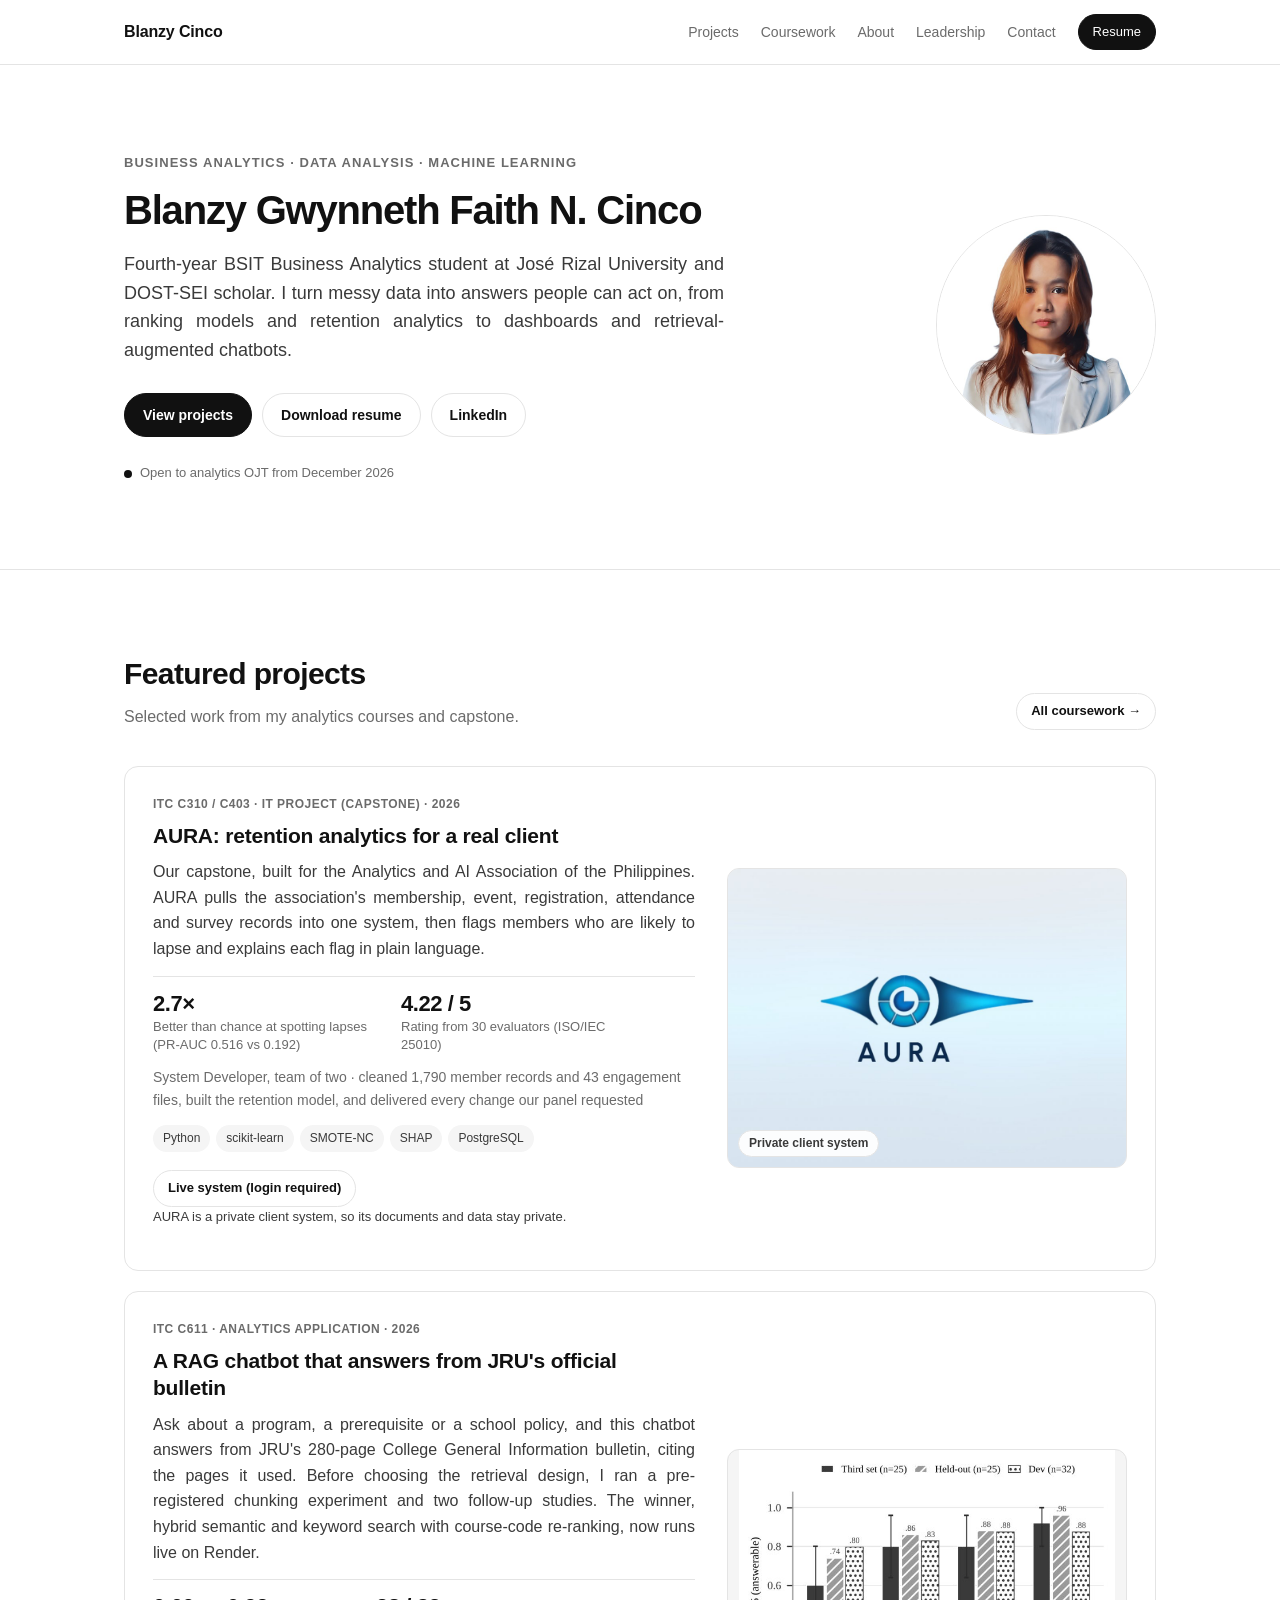
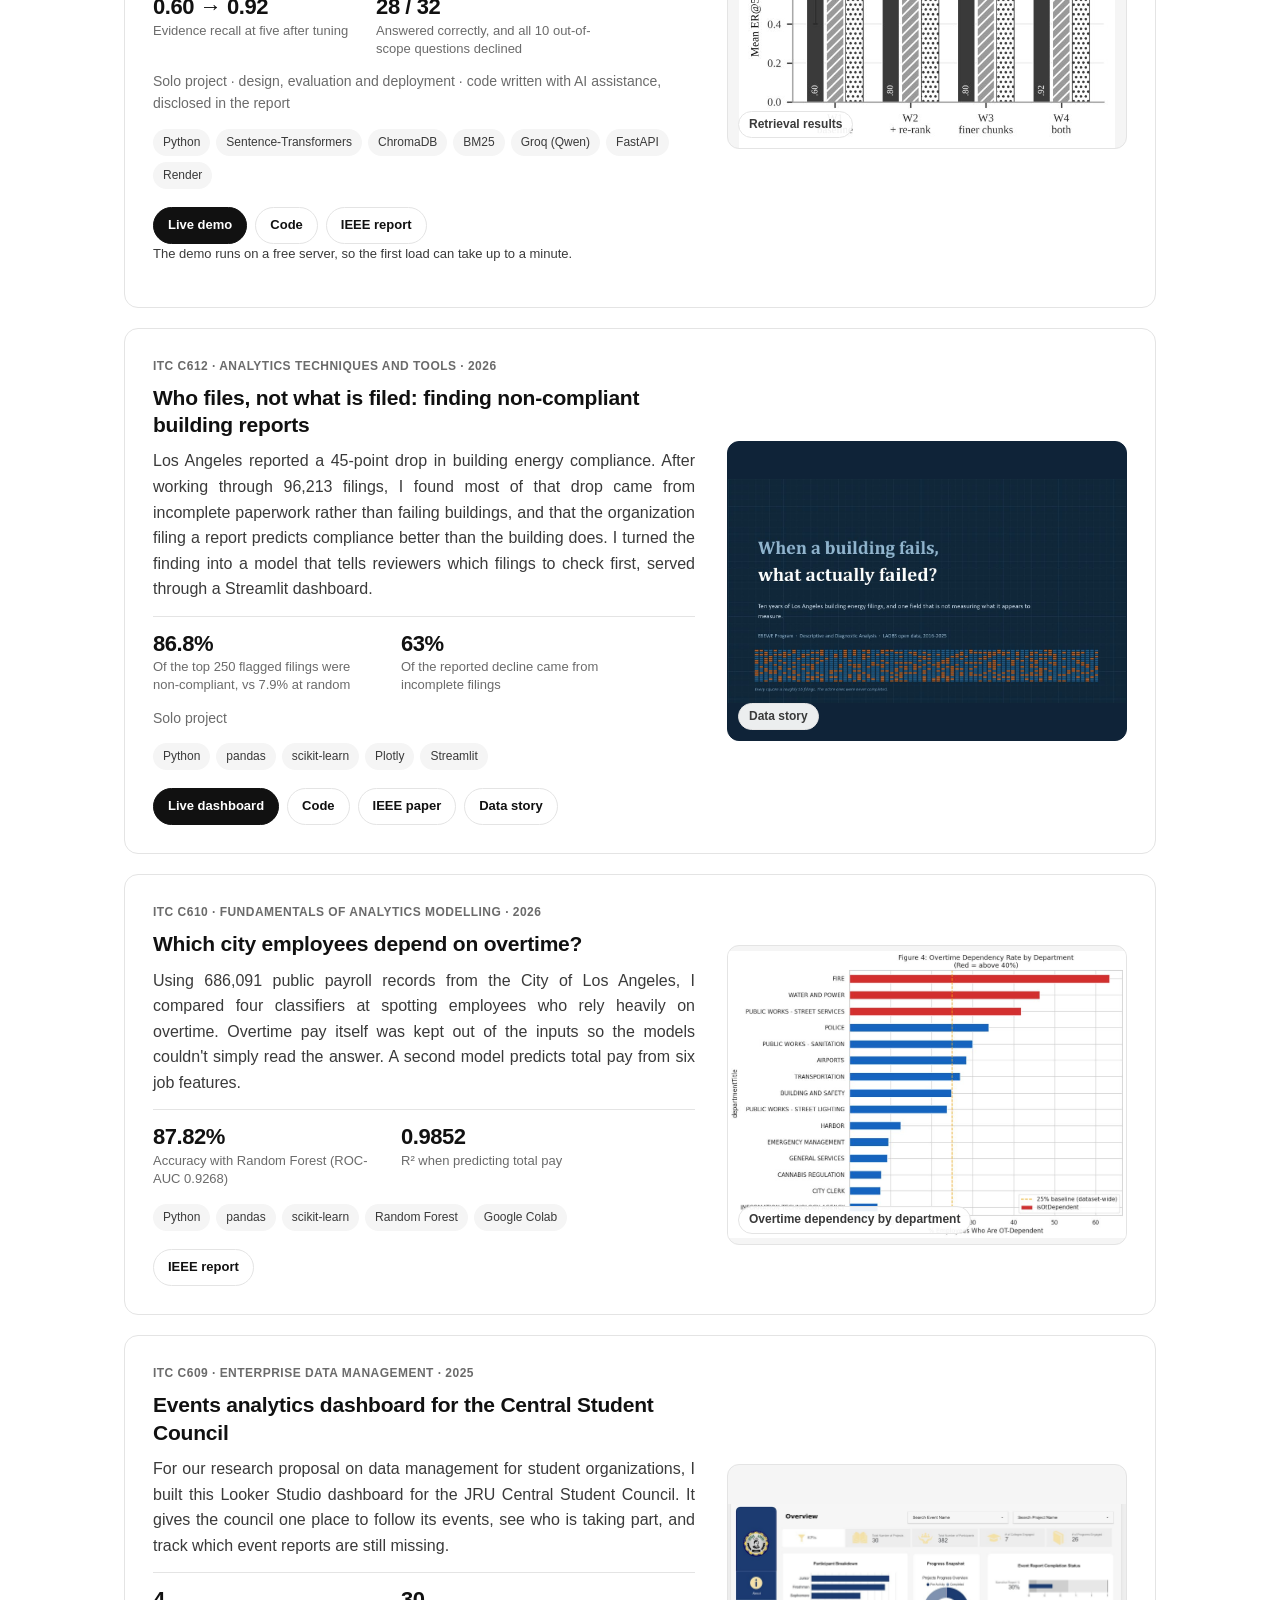
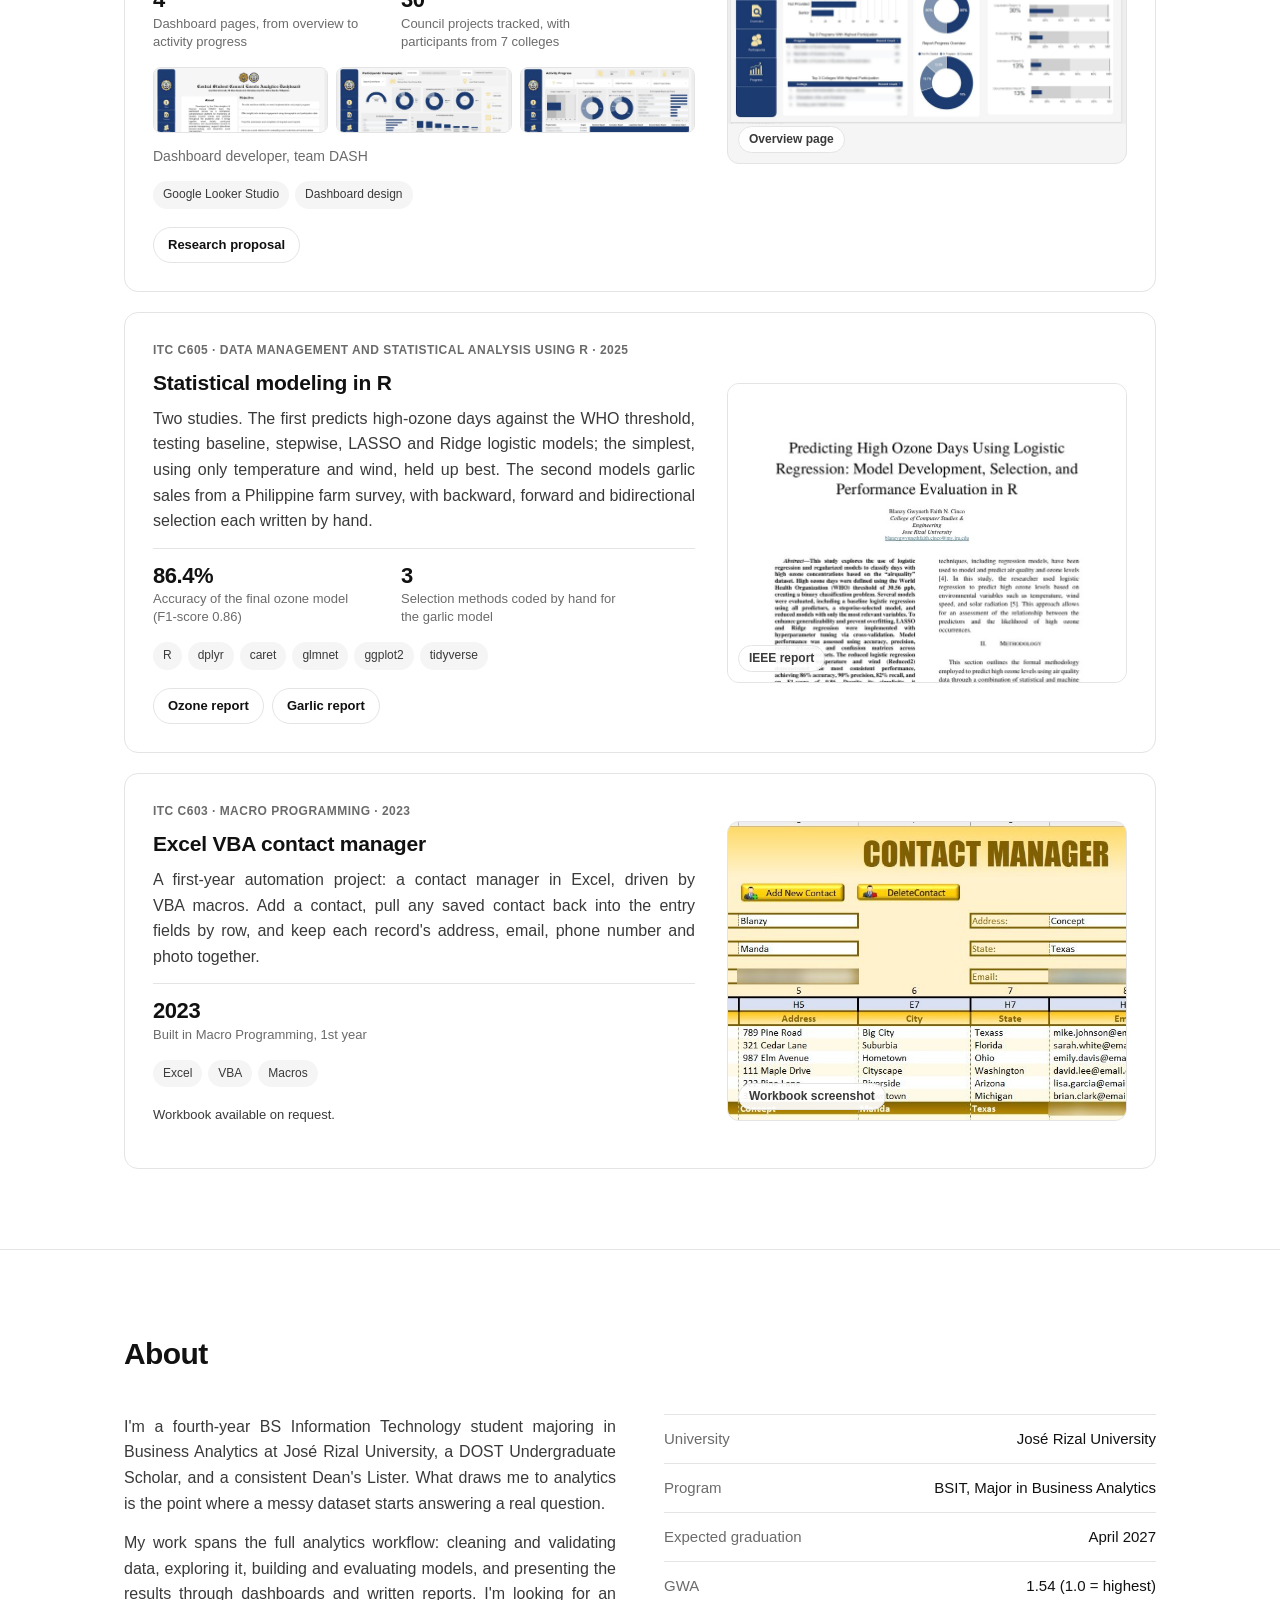
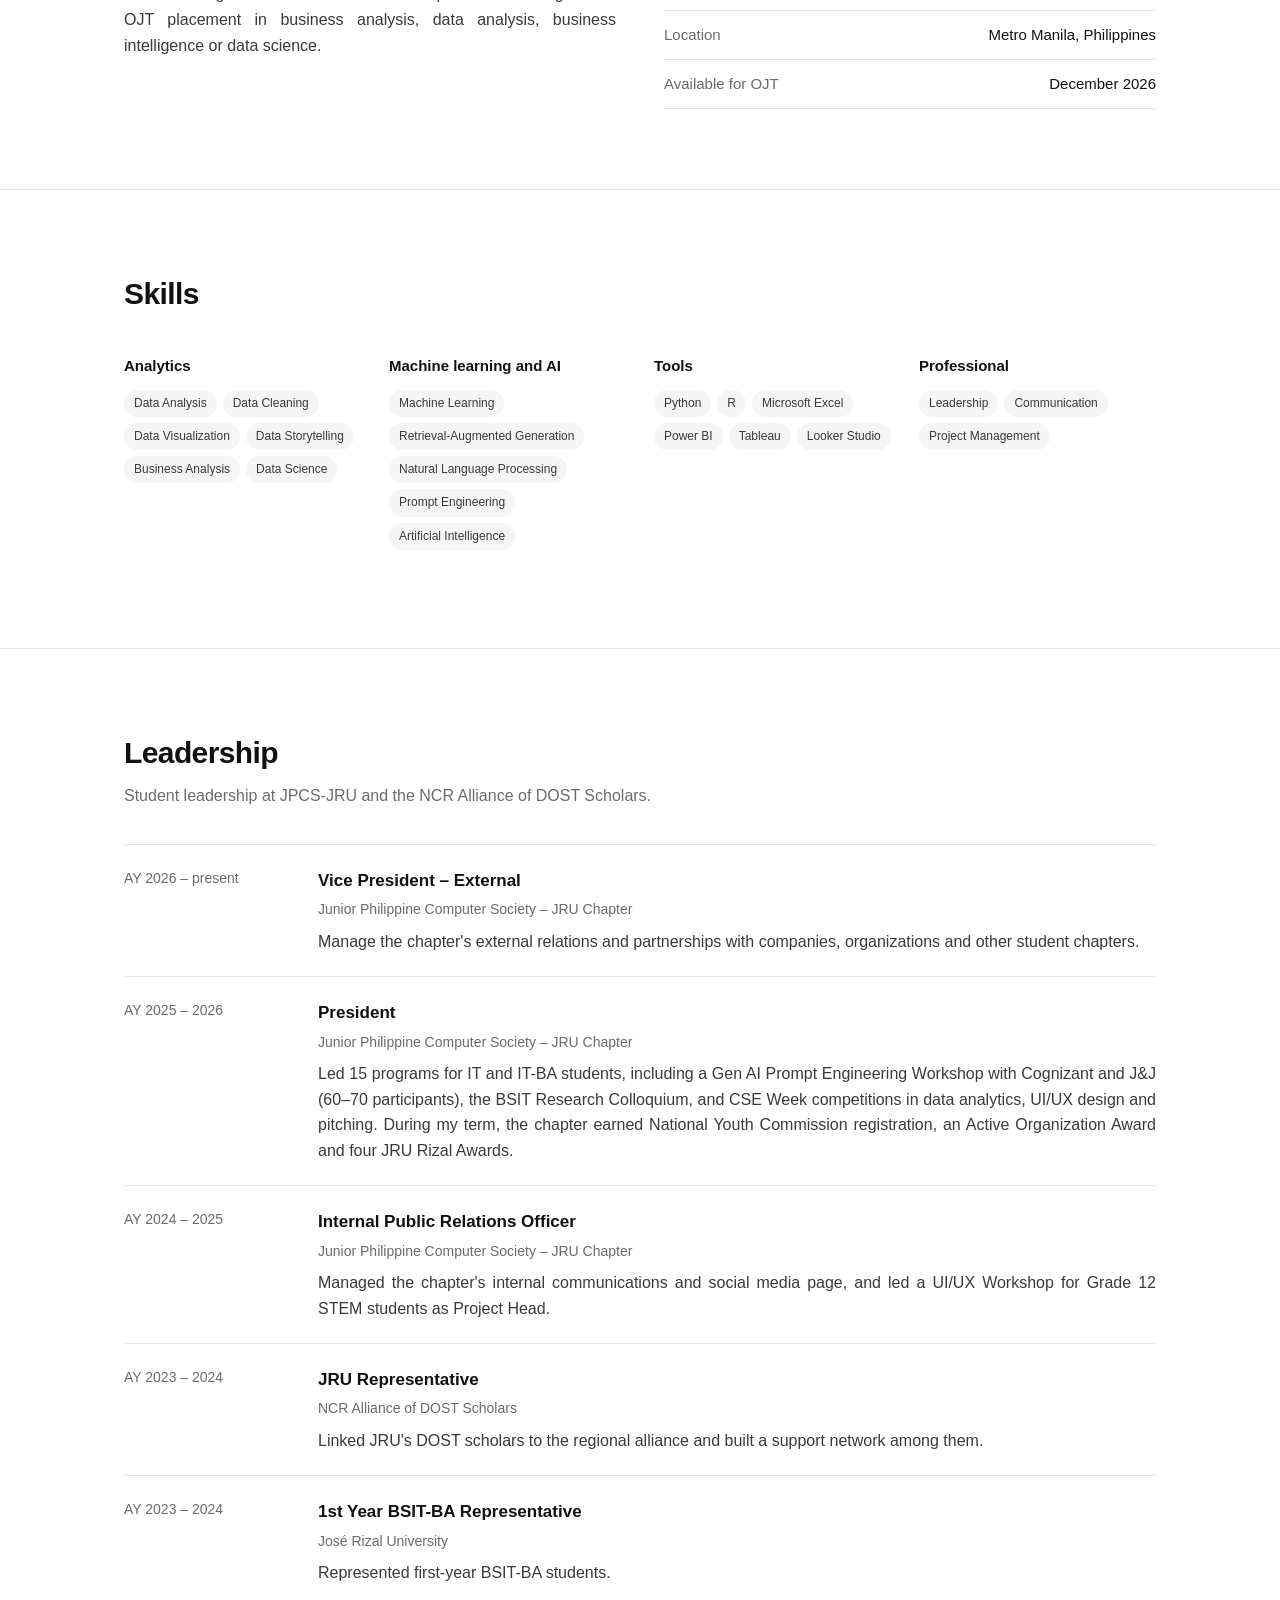
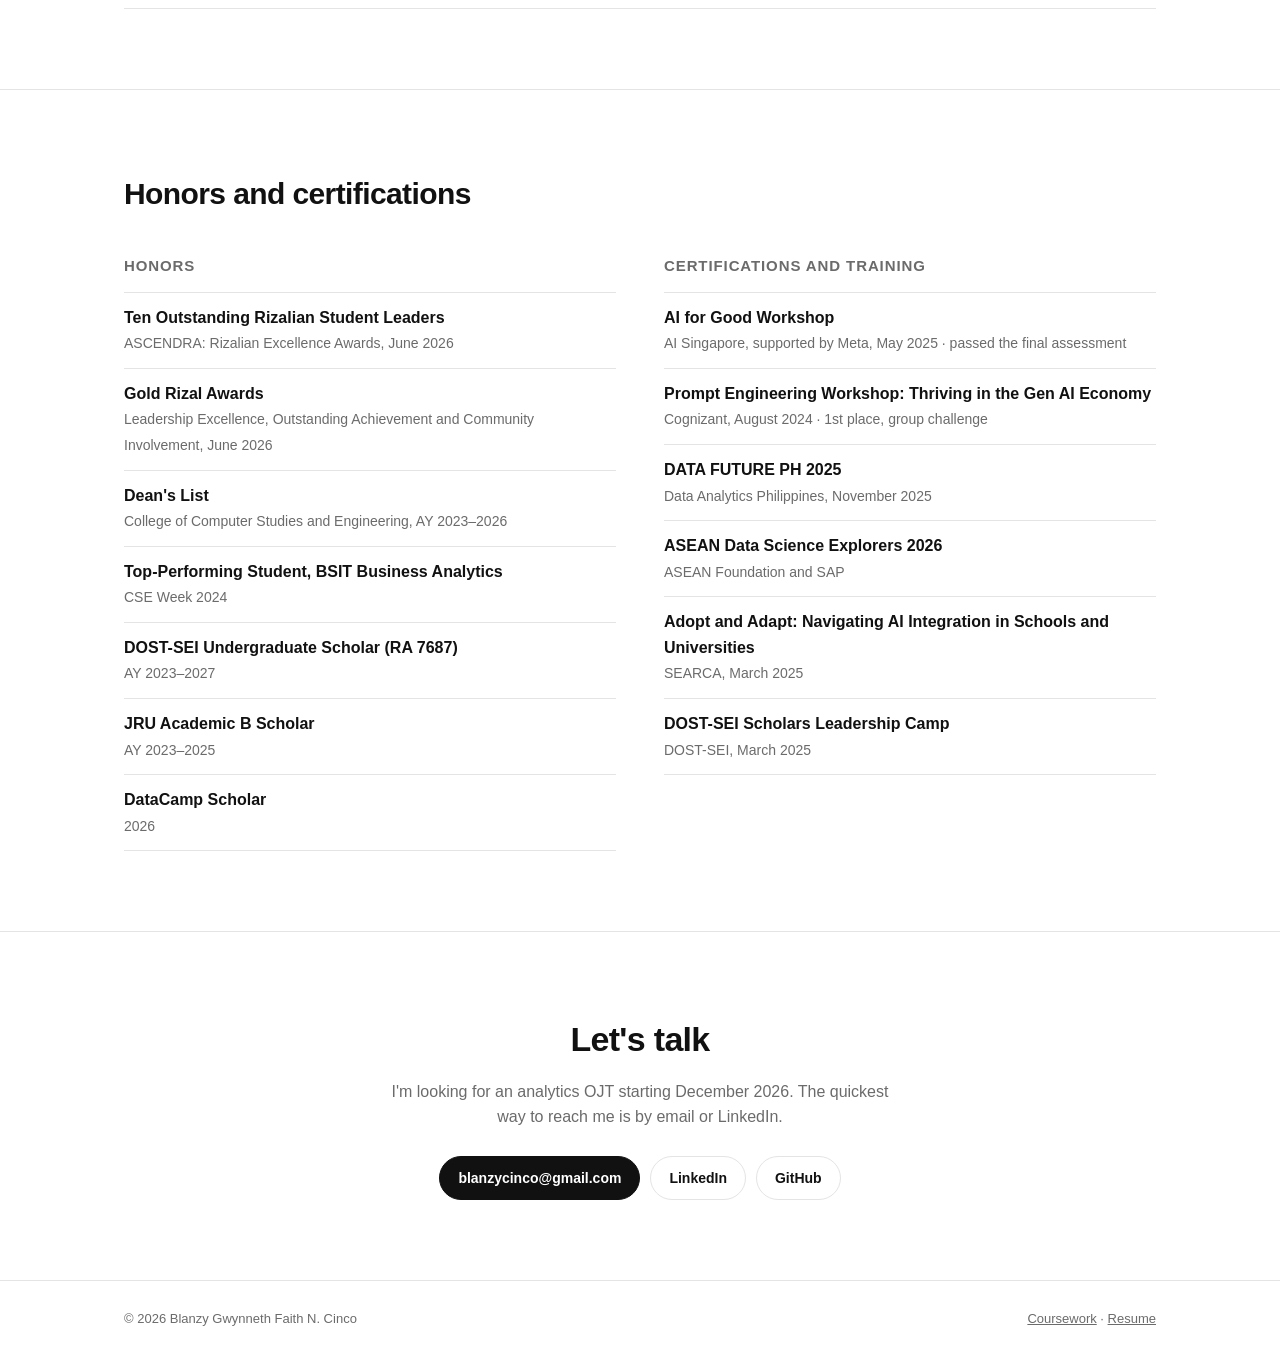
==== commit dac5c999: "Update index.html" ====
--- a/index.html
+++ b/index.html
@@ -156,7 +156,7 @@
         <div>
           <p class="tag">ITC C609 · Enterprise Data Management · 2025</p>
           <h3>Events analytics dashboard for the Central Student Council</h3>
-          <p>For our research proposal on data management for student organizations, I built this Looker Studio prototype for the JRU Central Student Council. It gives the council one place to follow its events, see who is taking part, and track which event reports are still missing.</p>
+          <p>For our research proposal on data management for student organizations, I built this Looker Studio dashboard for the JRU Central Student Council. It gives the council one place to follow its events, see who is taking part, and track which event reports are still missing.</p>
           <ul class="stats">
             <li><div class="num">4</div><div class="lbl">Dashboard pages, from overview to activity progress</div></li>
             <li><div class="num">30</div><div class="lbl">Council projects tracked, with participants from 7 colleges</div></li>
--- a/assets/style.css
+++ b/assets/style.css
@@ -203,7 +203,7 @@
 }
 
 /* Justified paragraph text */
-.hero .lead, .section-head p, .project p, .card p, .about-grid p, .timeline p, .page-head p, .contact p {
+.hero .lead, .section-head p, .project p, .card p, .about-grid p, .timeline p, .page-head p {
   text-align: justify; hyphens: auto; -webkit-hyphens: auto;
 }
 .project p.note, .project p.role { text-align: left; }
@@ -224,3 +224,5 @@
 /* Avoid single dangling words at the end of paragraphs */
 p { text-wrap: pretty; }
 .section-head p, .page-head p { text-align: left; }
+
+.contact p { text-align: center; hyphens: none; -webkit-hyphens: none; }
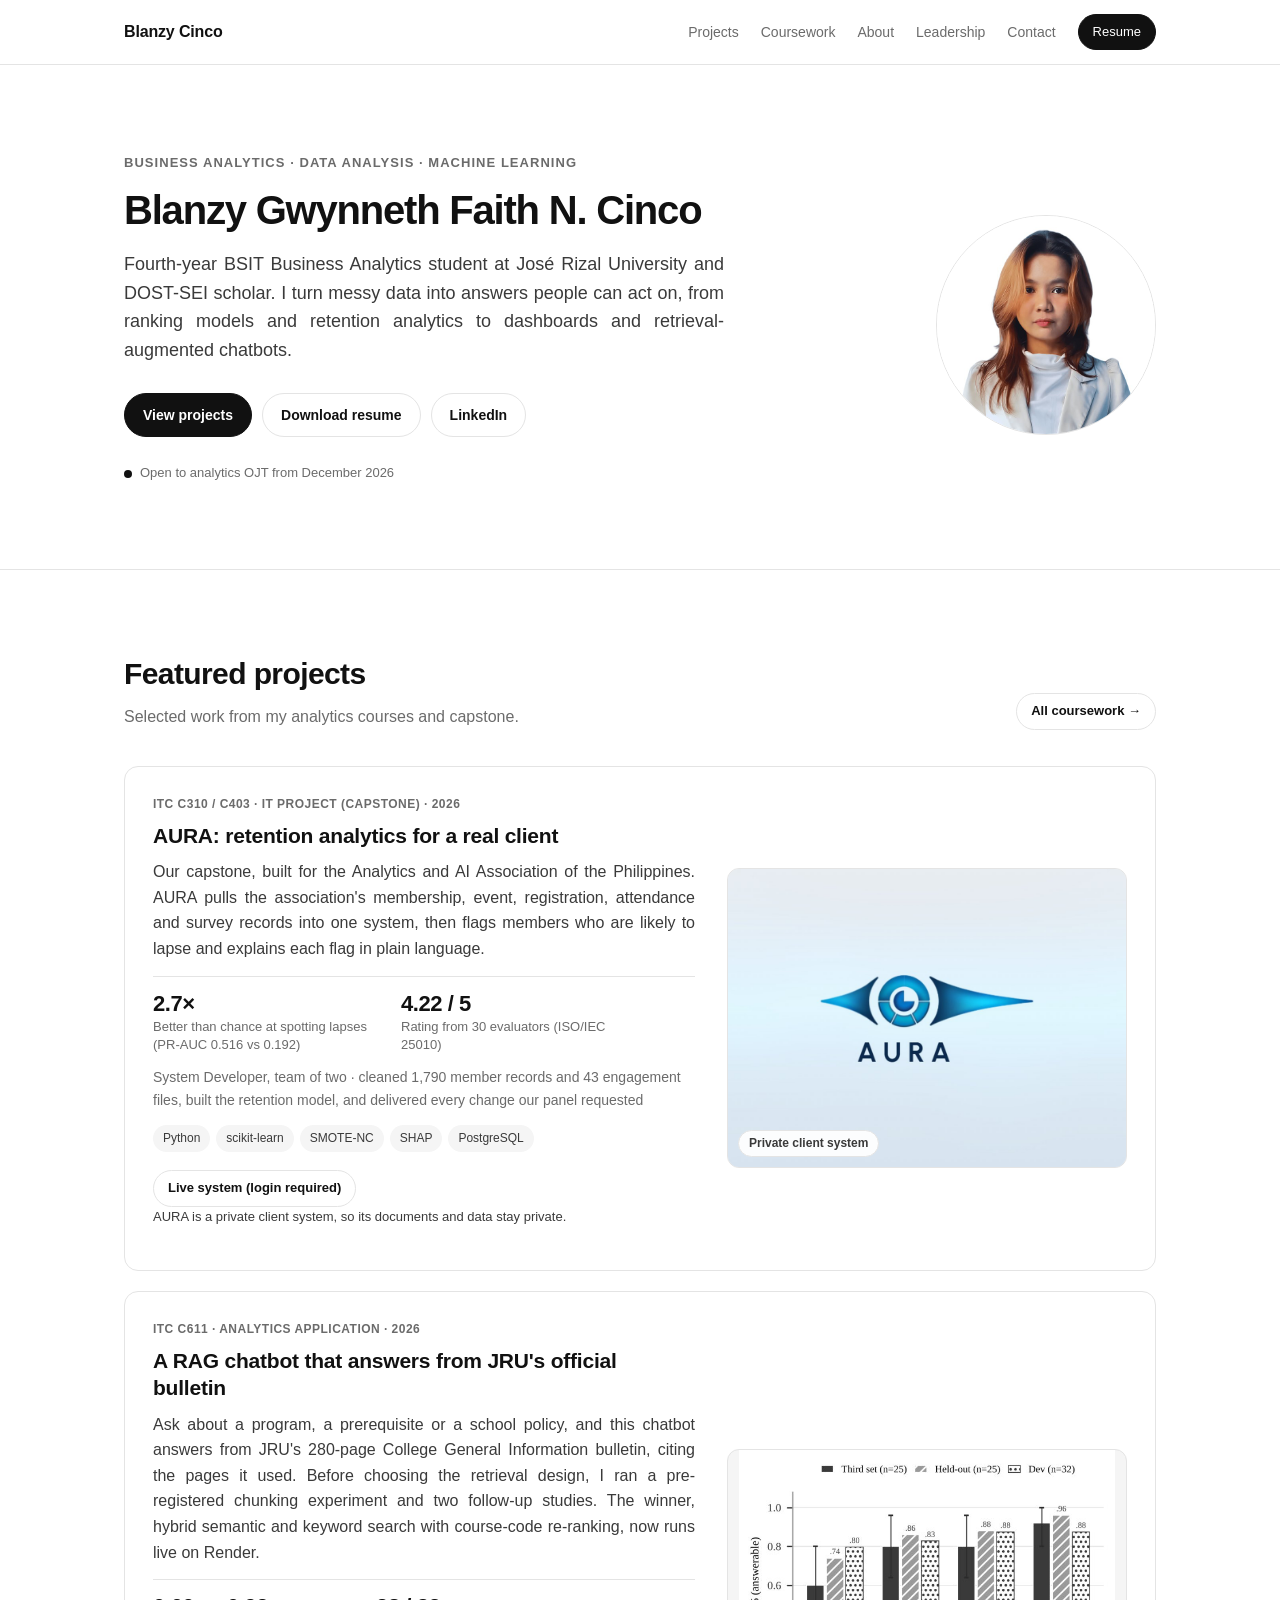
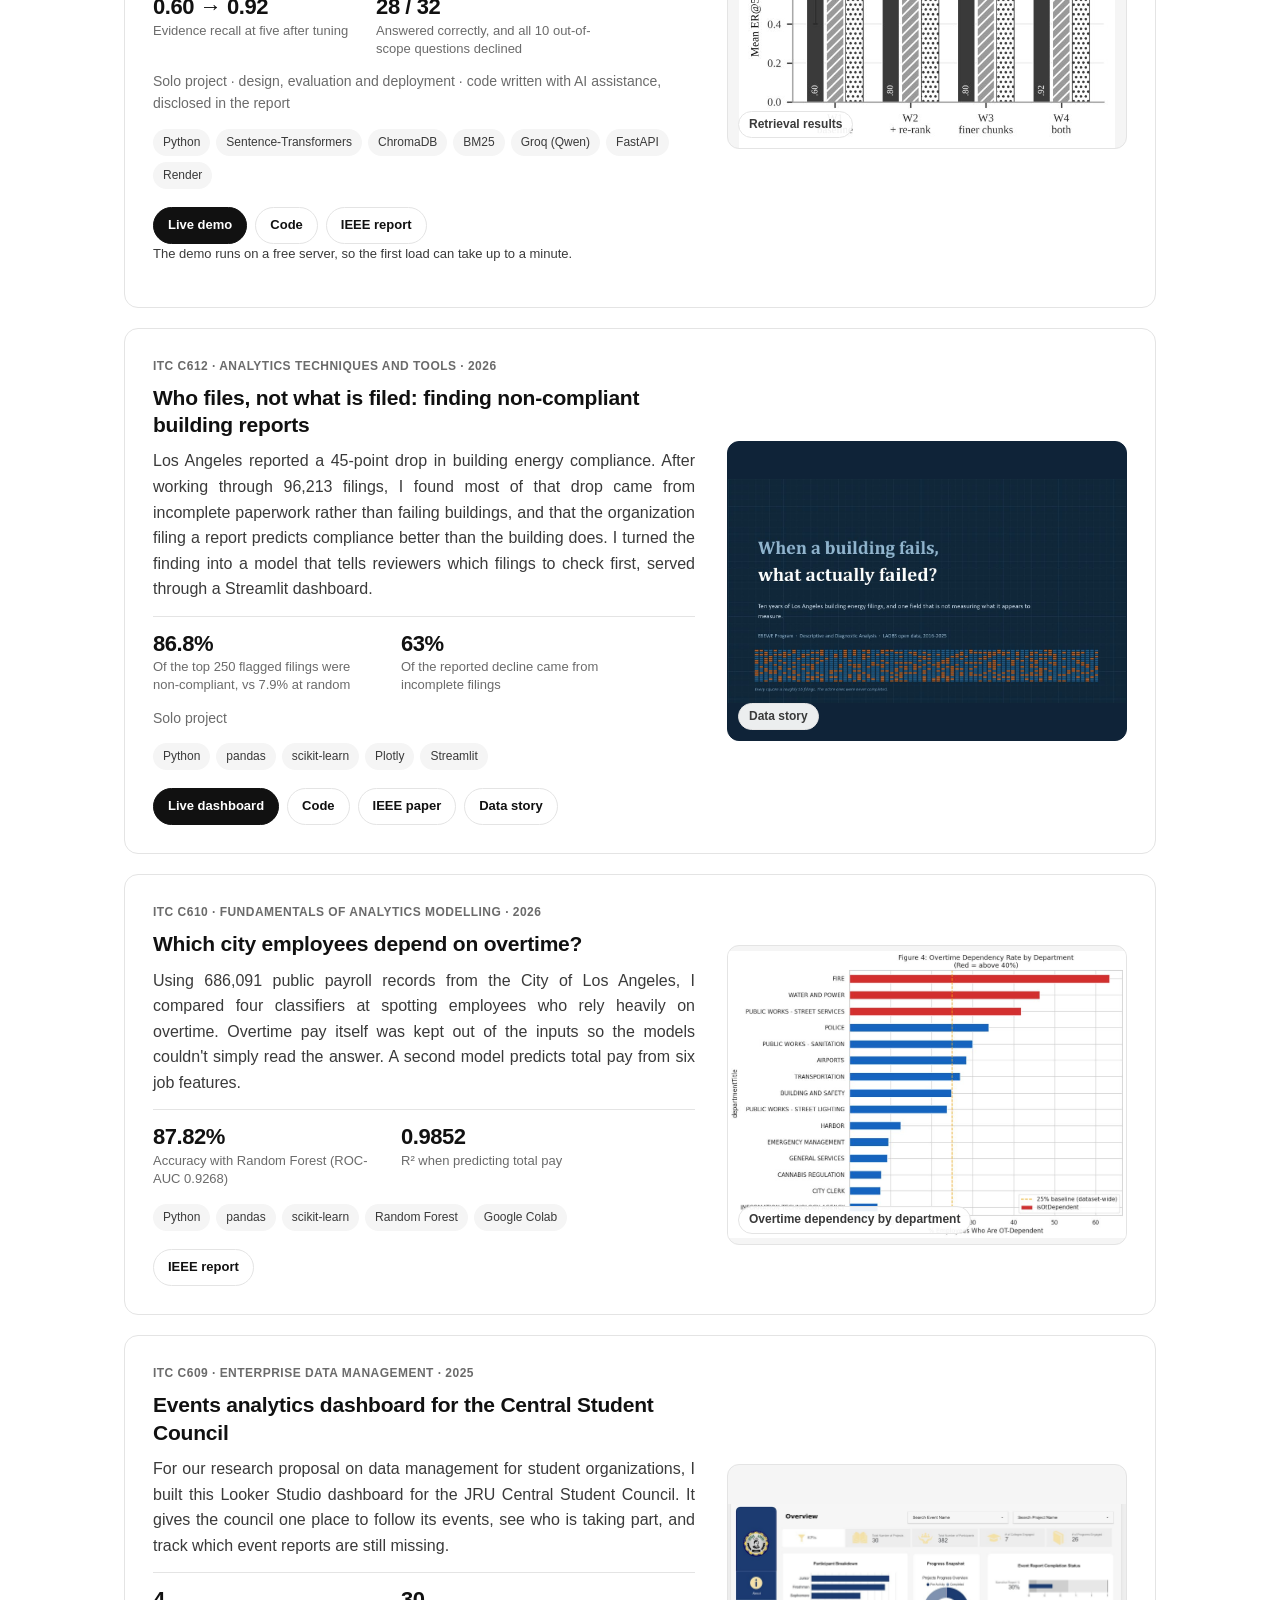
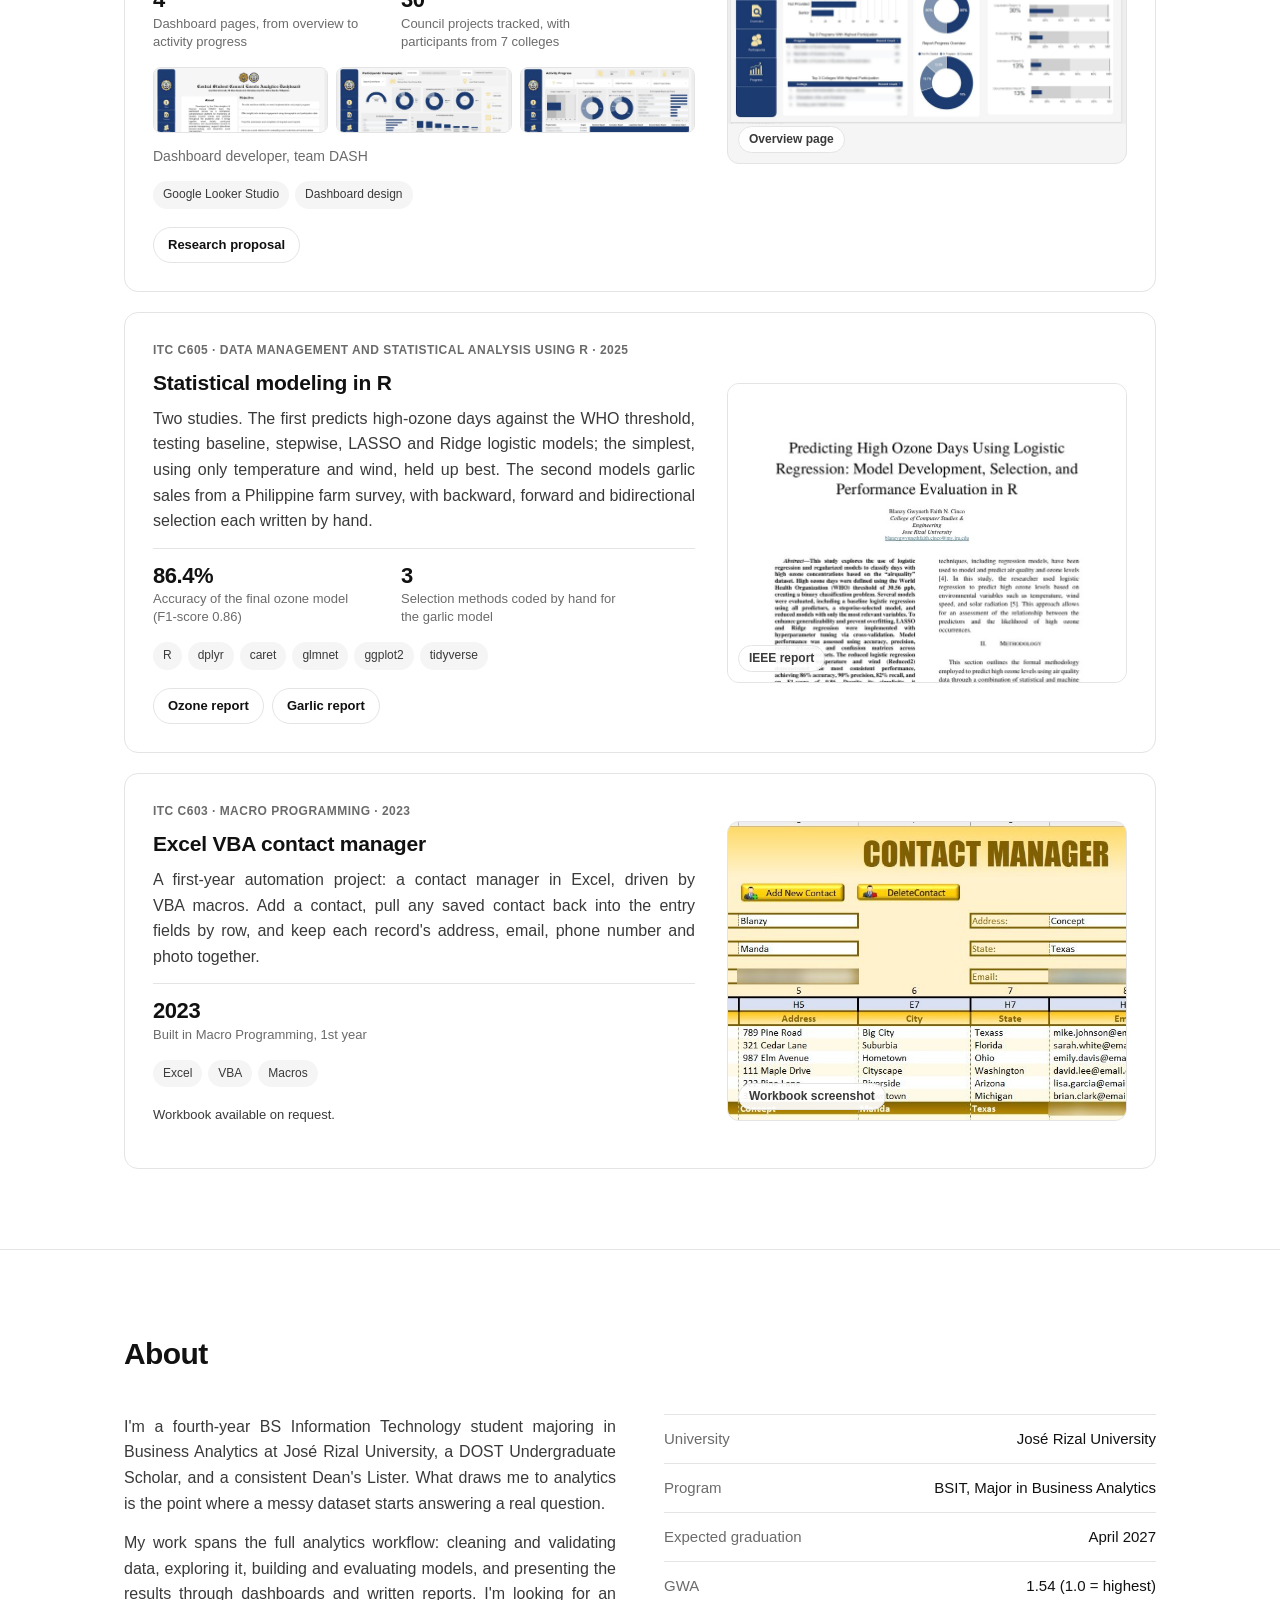
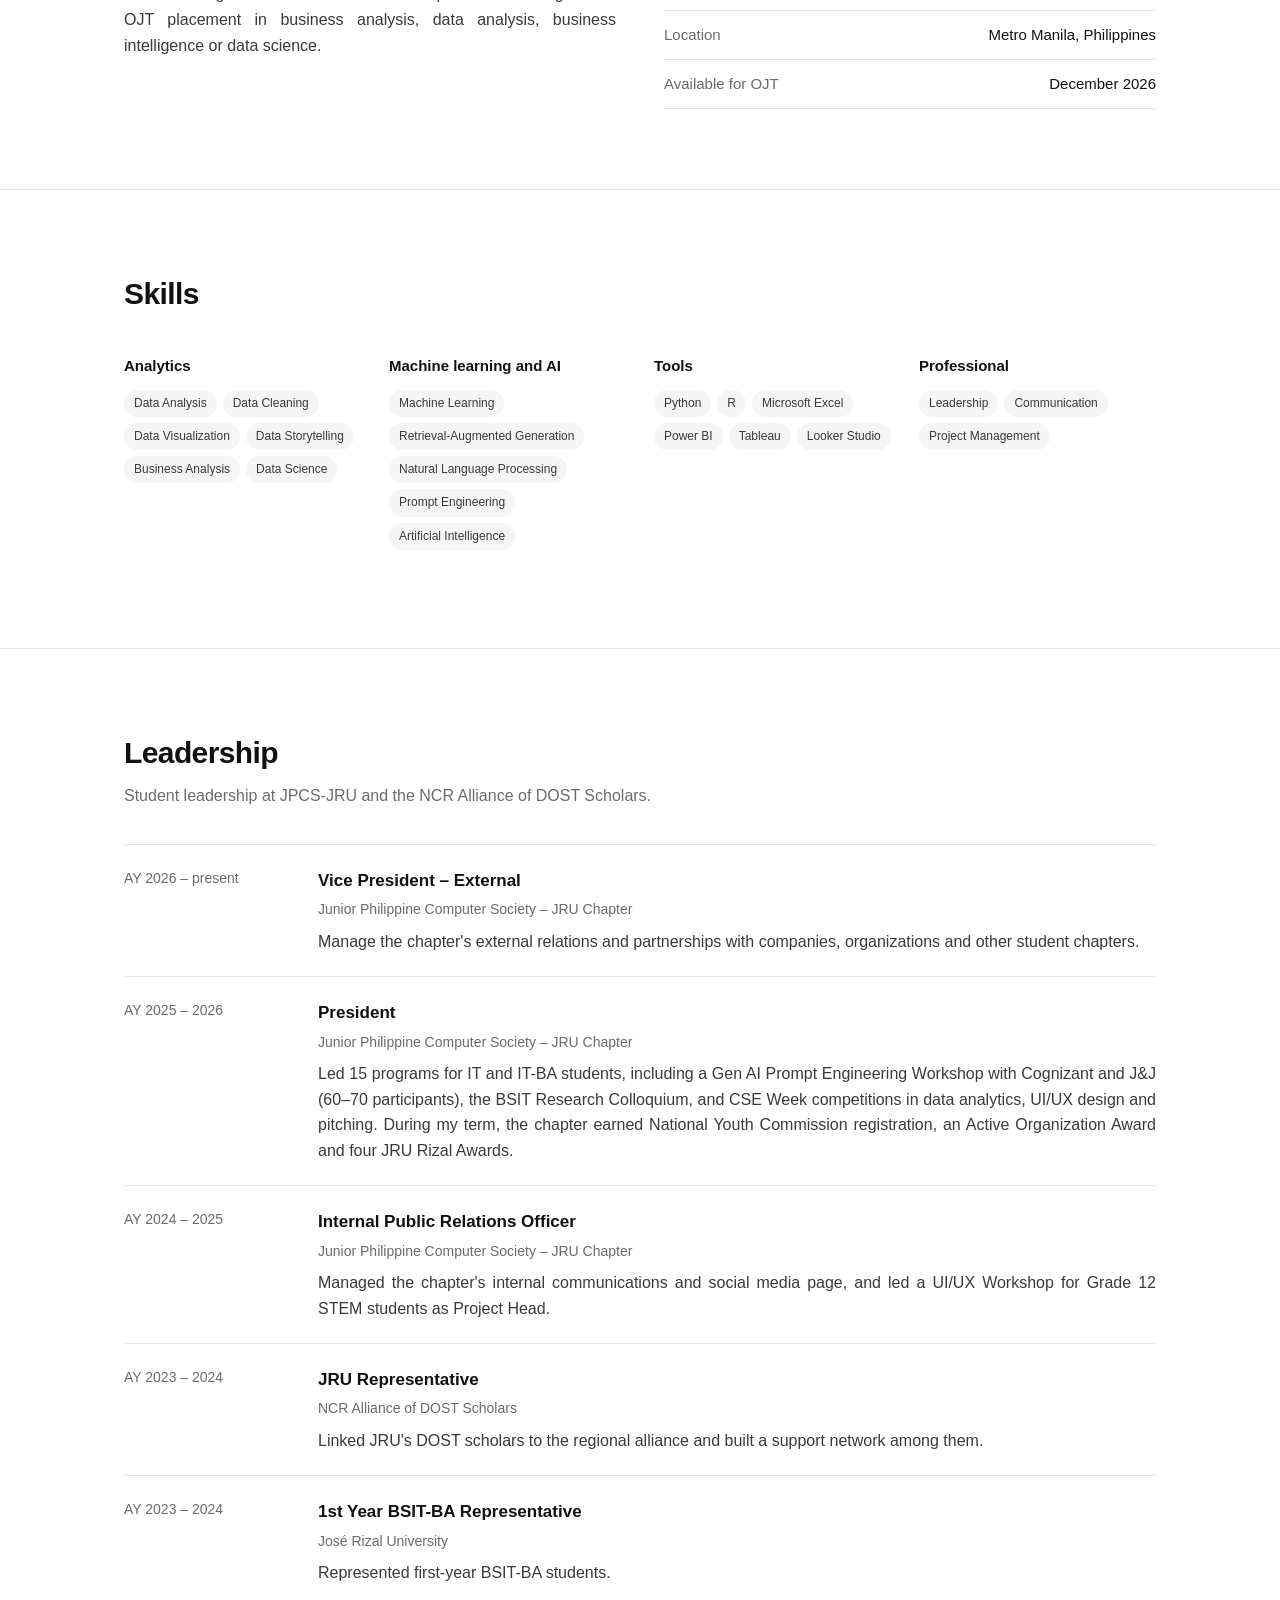
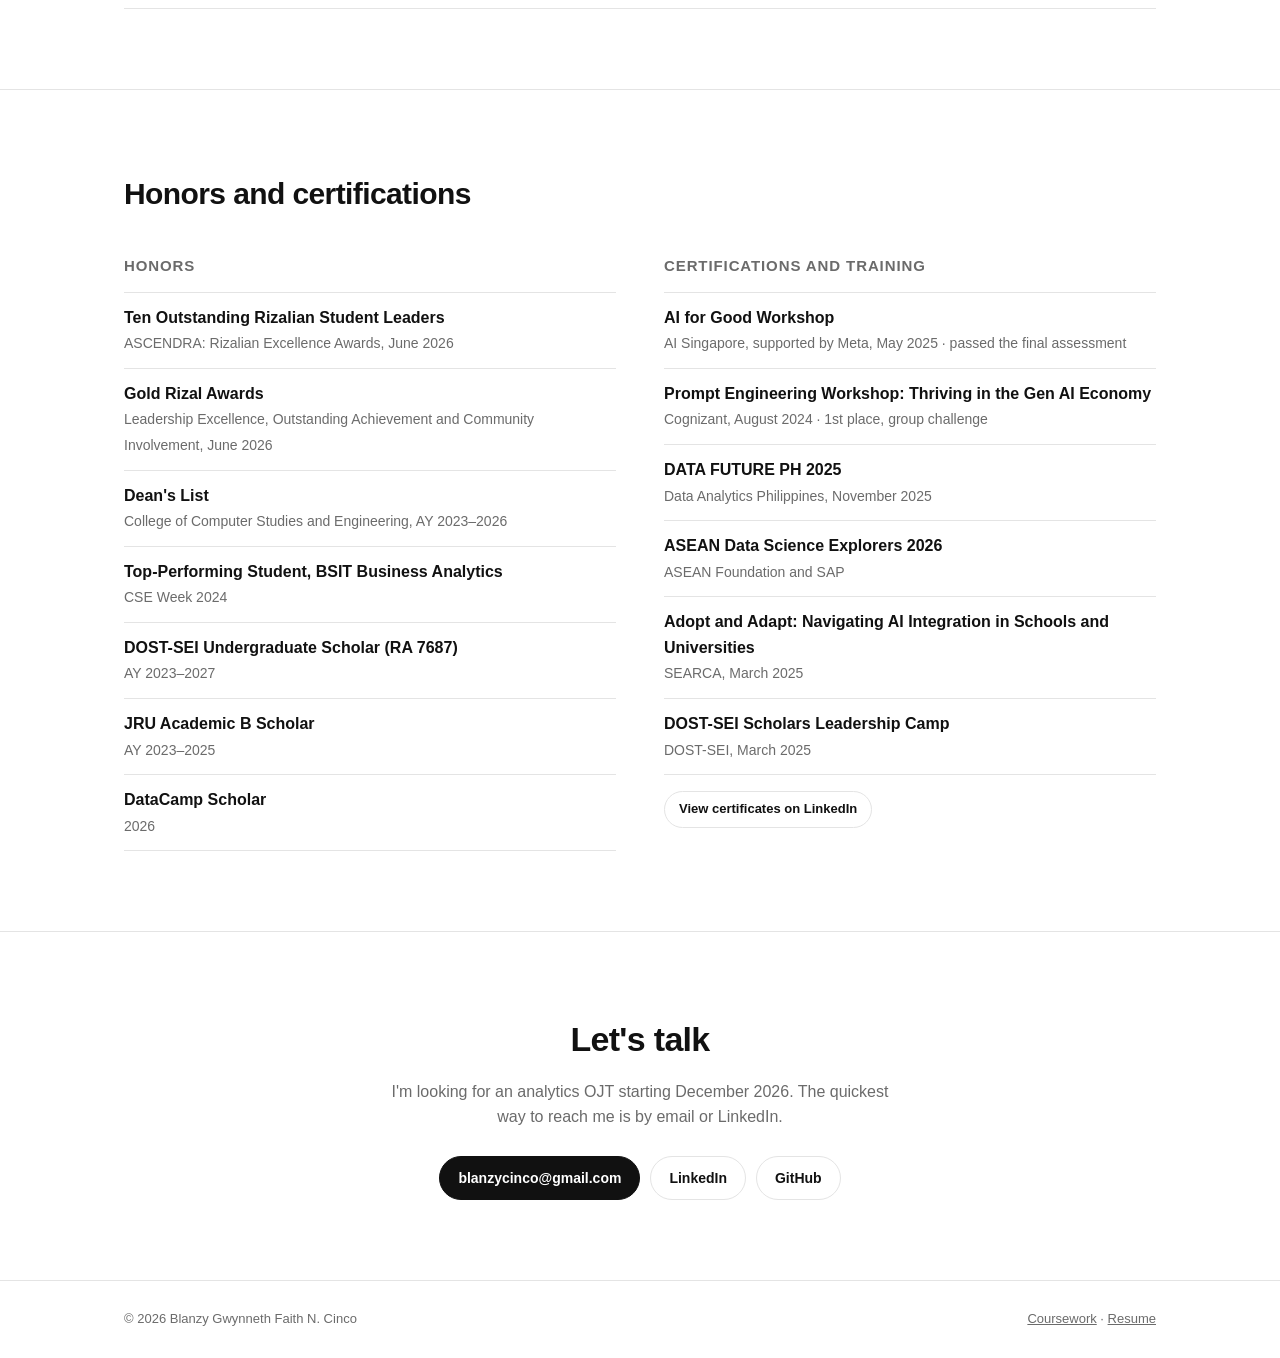
==== commit 0d227b57: "Update portfolio site to v1.3.1 Add a LinkedIn certificates button, describe the Central Student Cou" ====
--- a/index.html
+++ b/index.html
@@ -320,6 +320,9 @@
           <li><strong>Adopt and Adapt: Navigating AI Integration in Schools and Universities</strong><span>SEARCA, March 2025</span></li>
           <li><strong>DOST-SEI Scholars Leadership Camp</strong><span>DOST-SEI, March 2025</span></li>
         </ul>
+        <div class="links" style="margin-top:16px">
+          <a class="btn ghost small" href="https://www.linkedin.com/in/blanzy-cinco/details/certifications/" target="_blank" rel="noopener">View certificates on LinkedIn</a>
+        </div>
       </div>
     </div>
   </div>
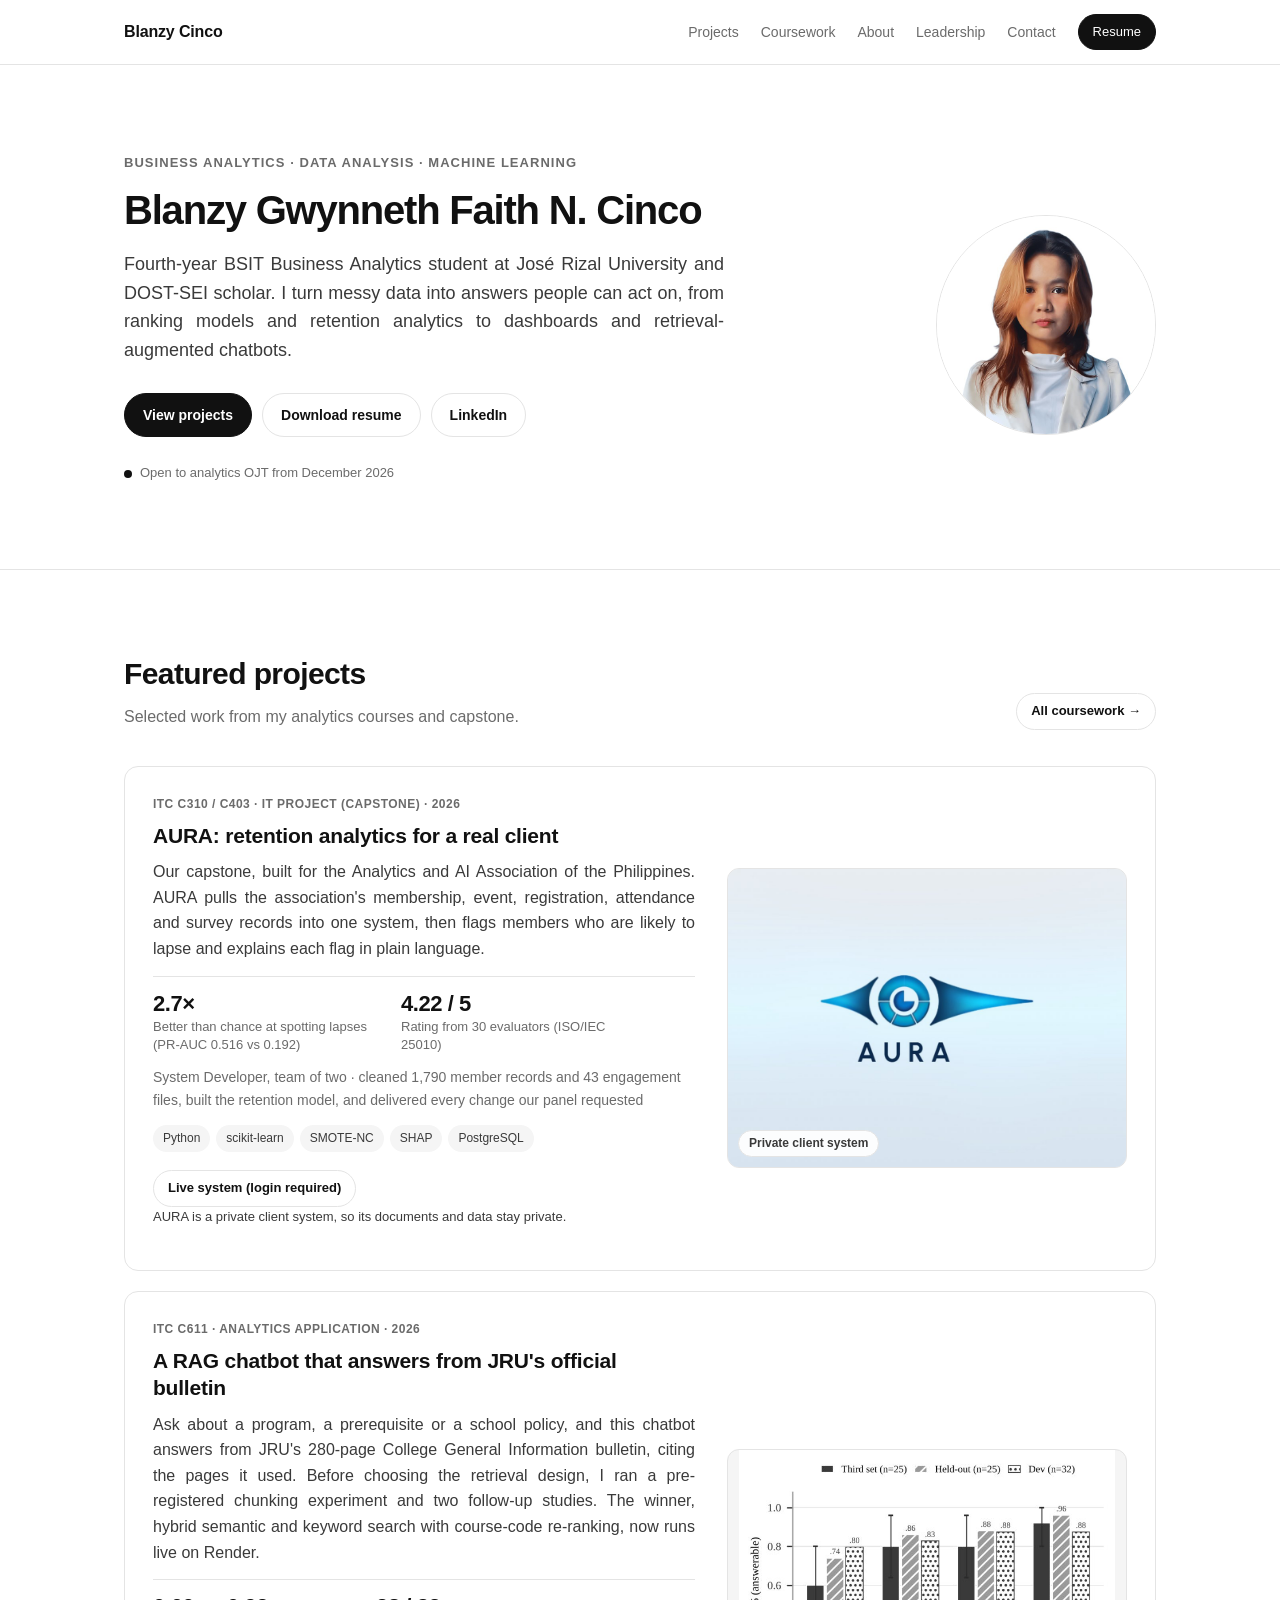
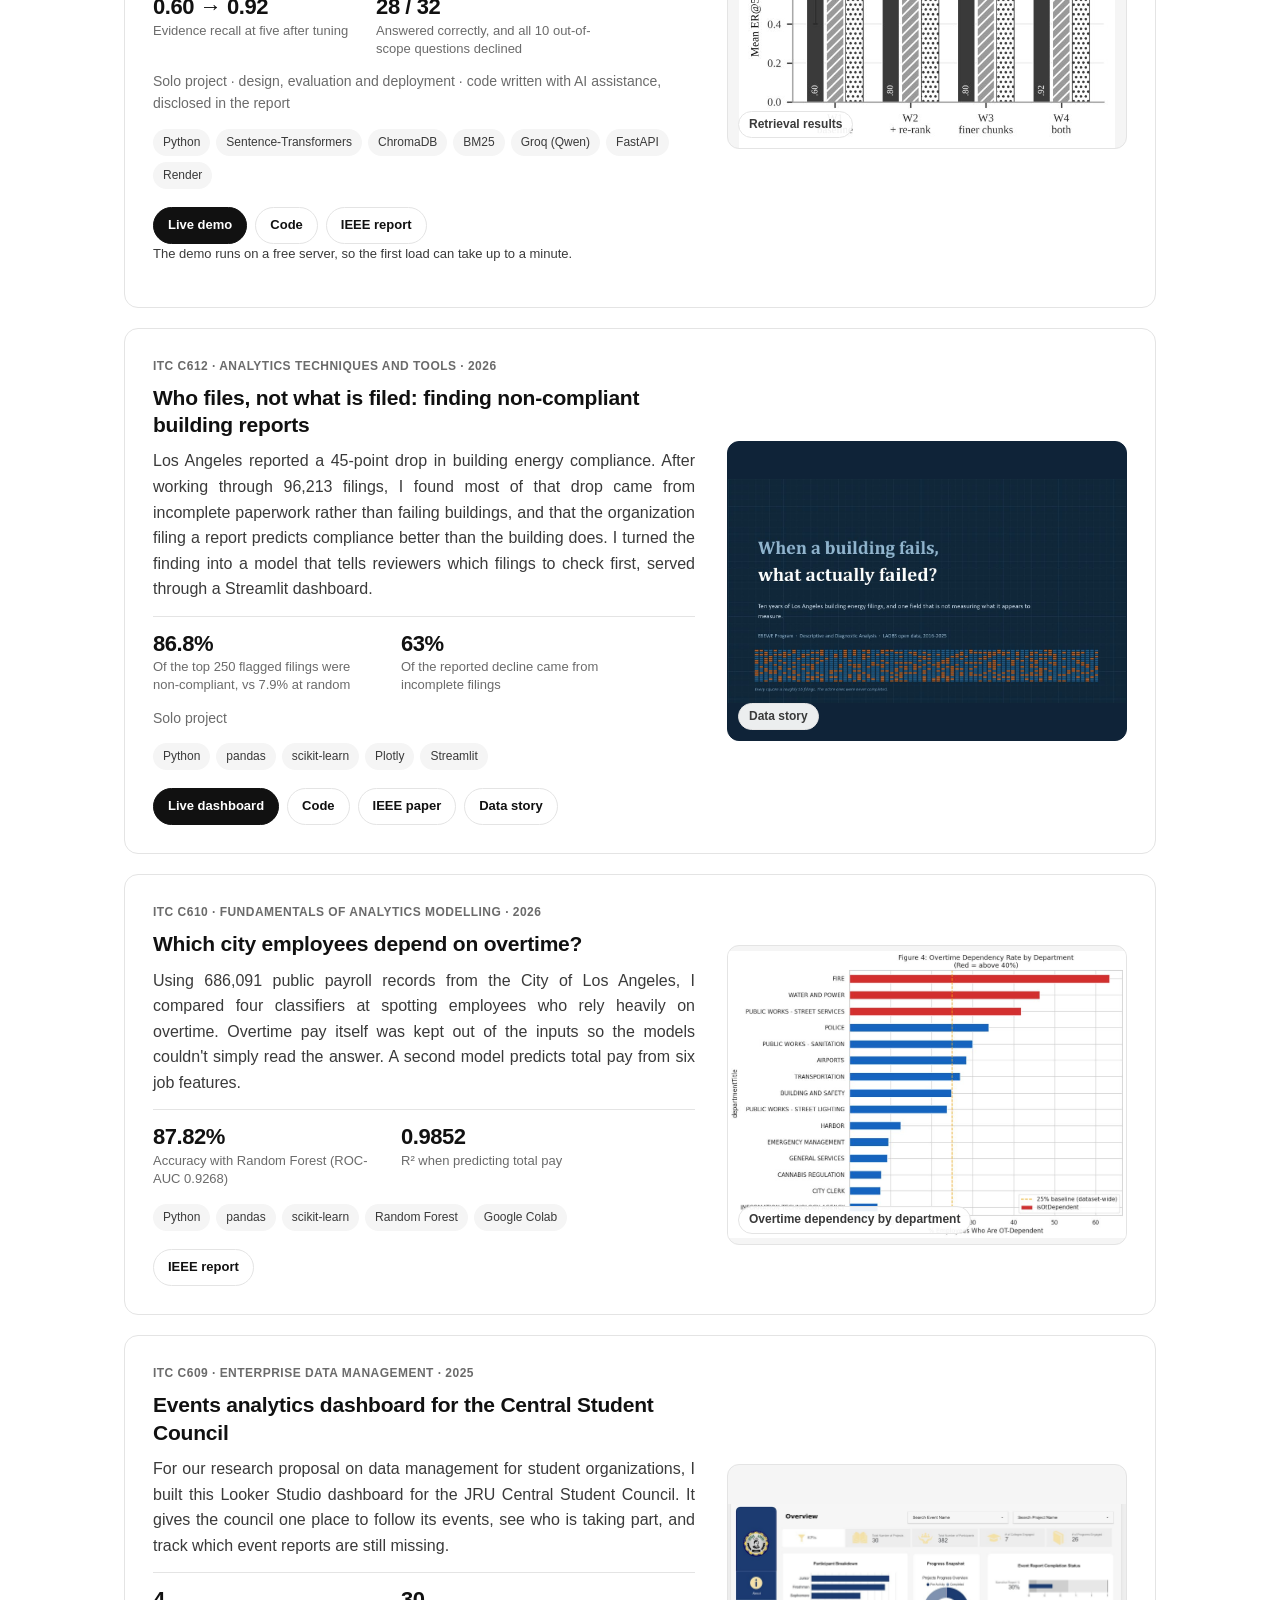
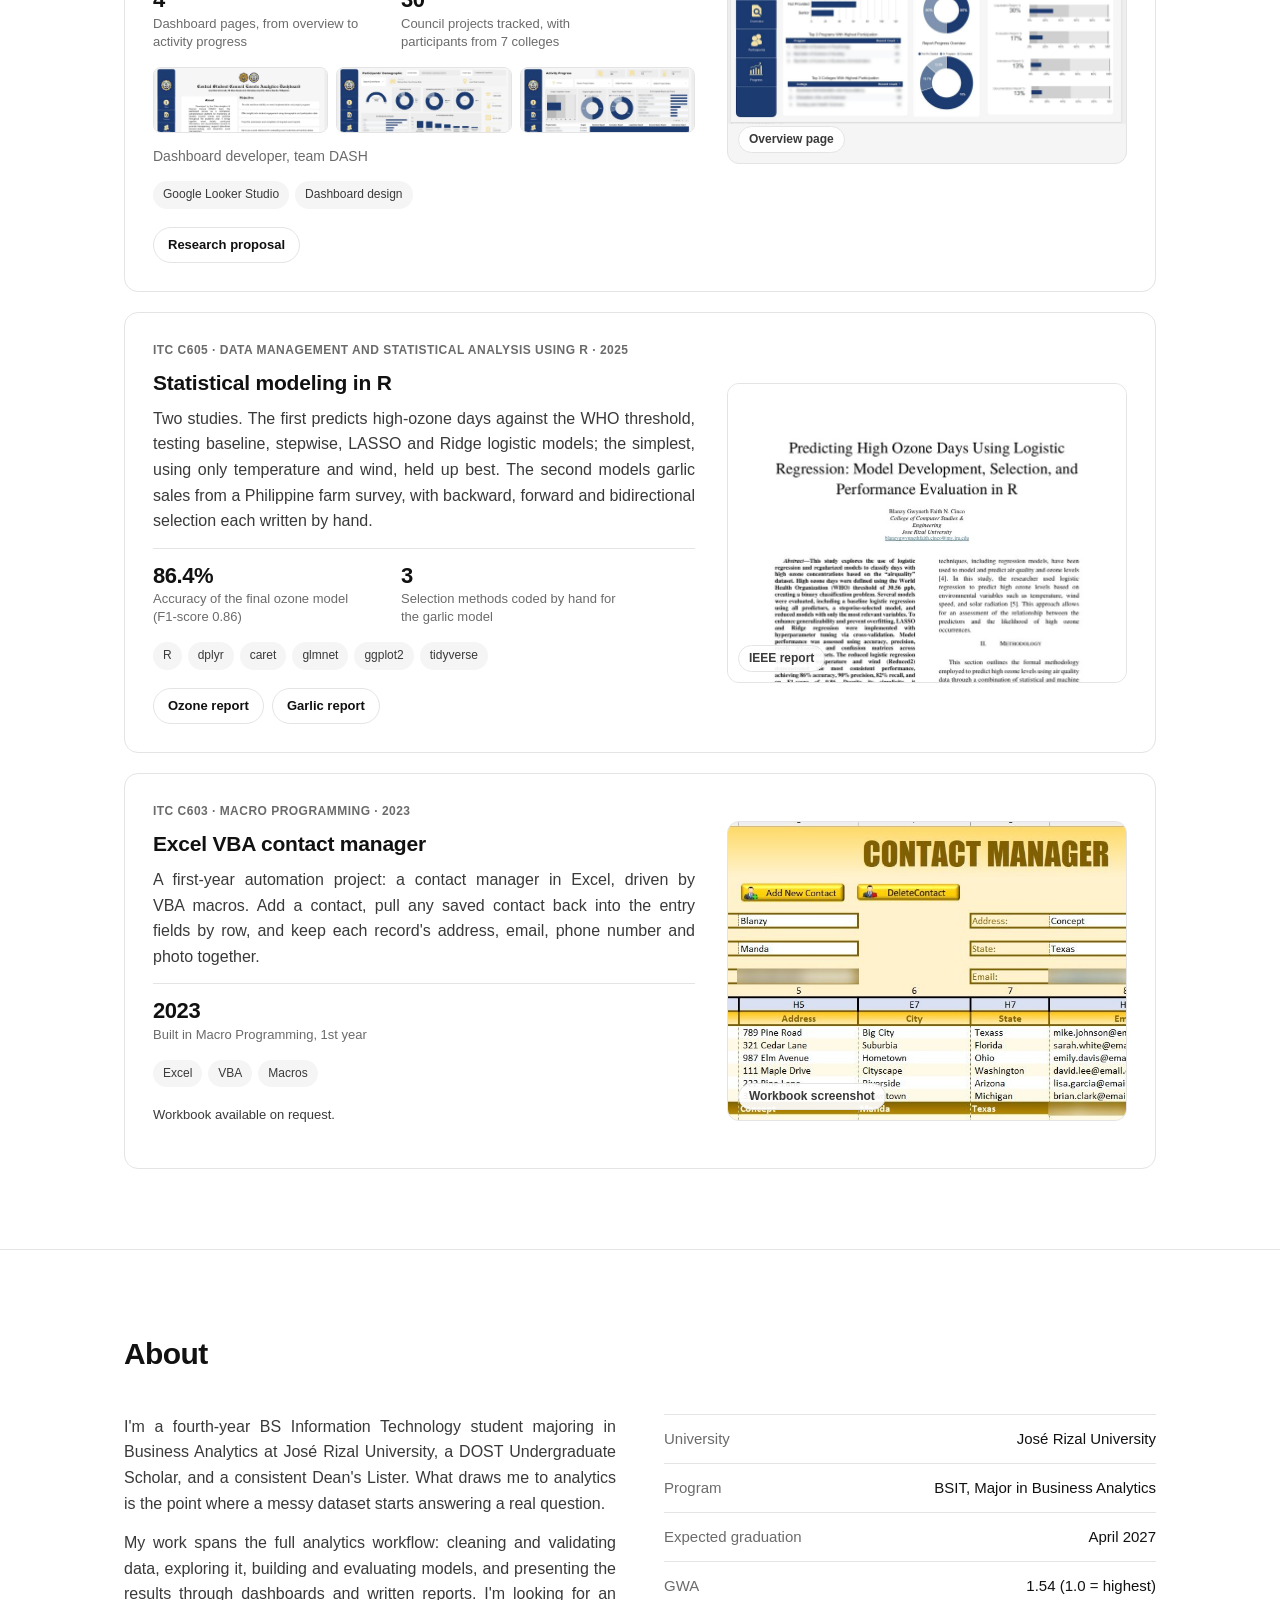
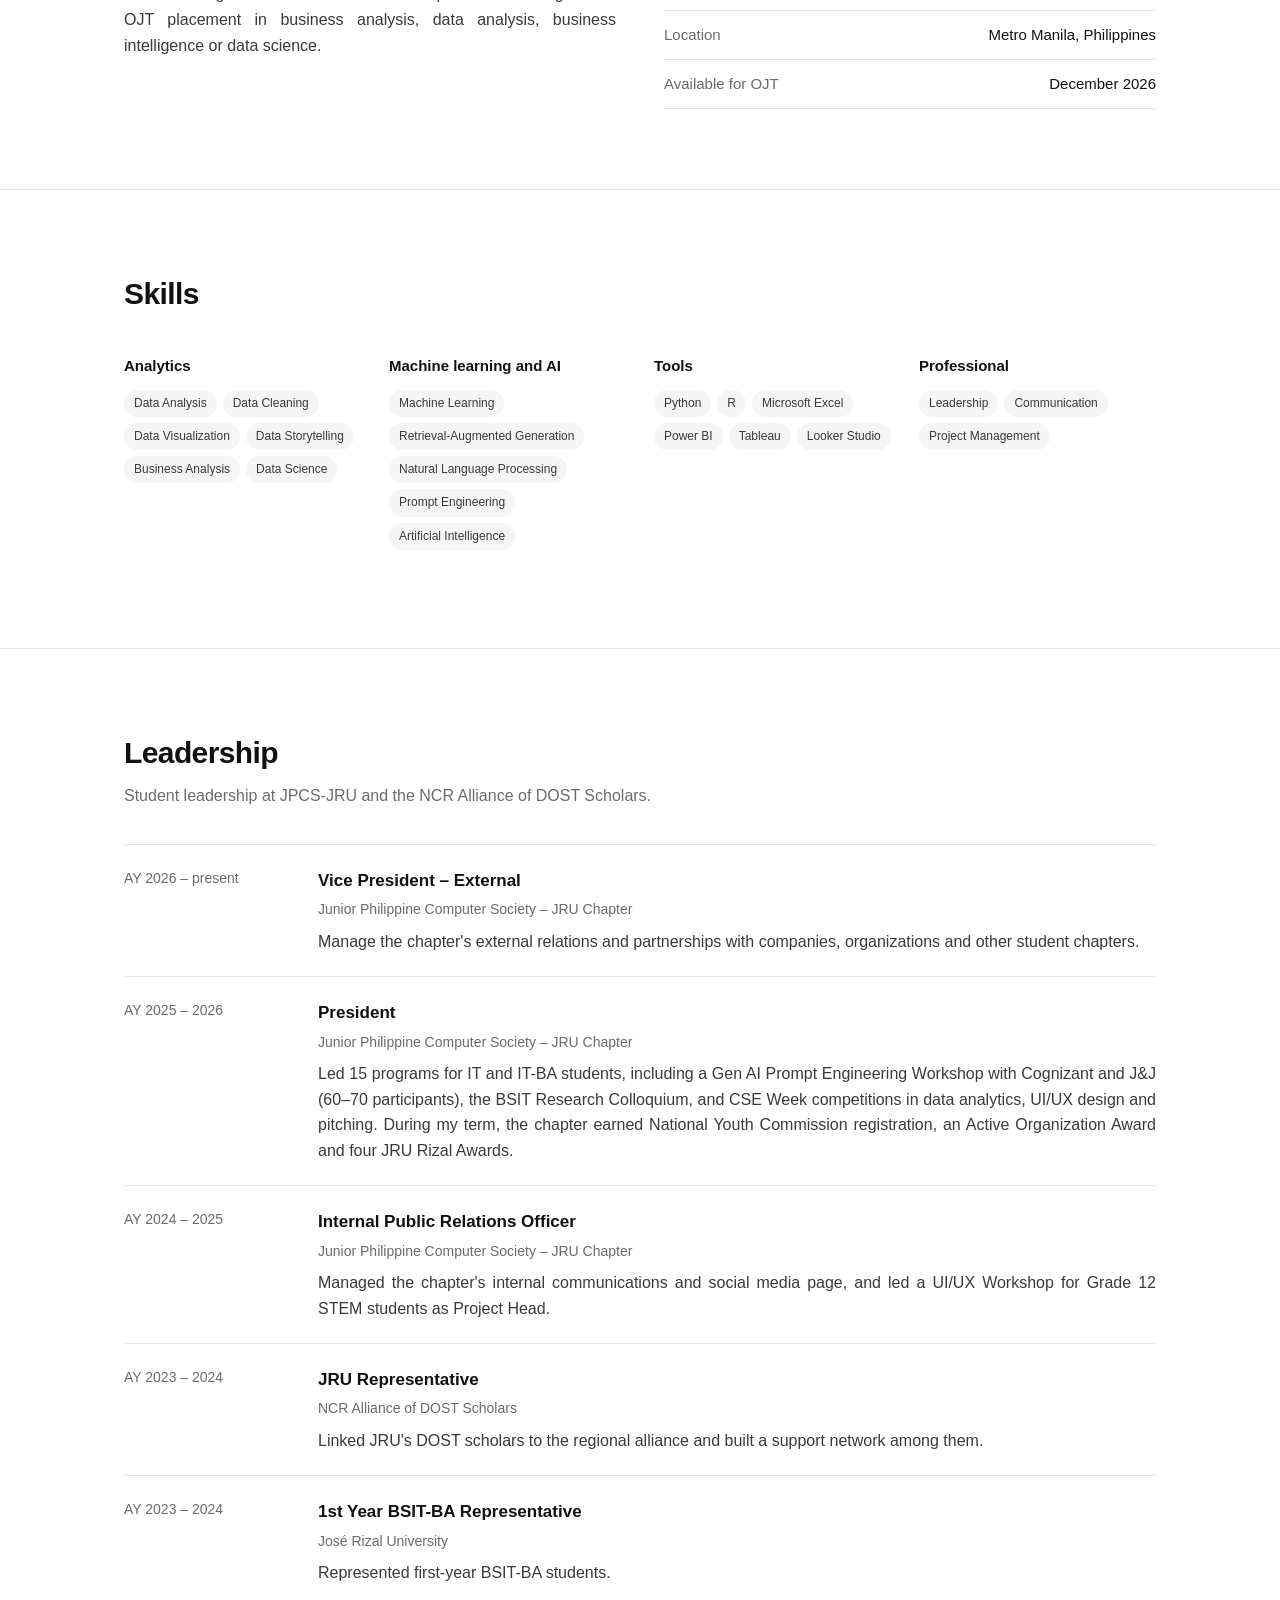
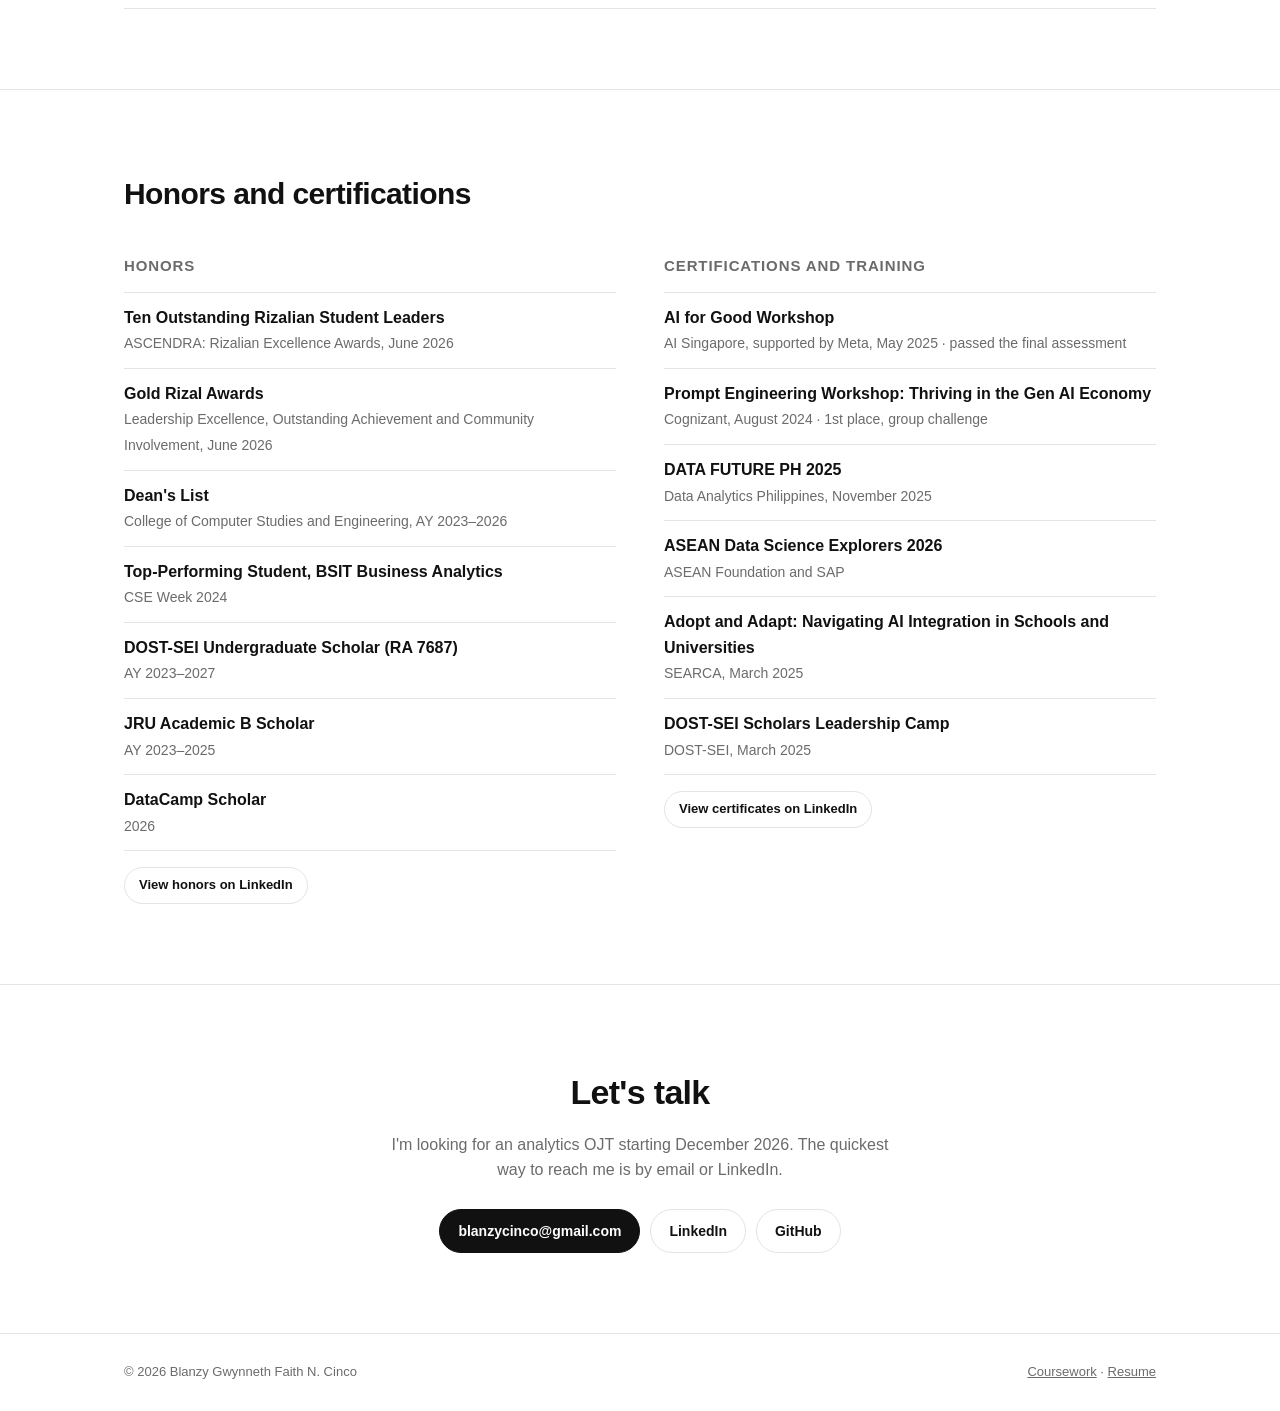
==== commit c77dfadc: "Add files via upload" ====
--- a/index.html
+++ b/index.html
@@ -309,6 +309,9 @@
           <li><strong>JRU Academic B Scholar</strong><span>AY 2023&ndash;2025</span></li>
           <li><strong>DataCamp Scholar</strong><span>2026</span></li>
         </ul>
+        <div class="links" style="margin-top:16px">
+          <a class="btn ghost small" href="https://www.linkedin.com/in/blanzy-cinco/details/honors/" target="_blank" rel="noopener">View honors on LinkedIn</a>
+        </div>
       </div>
       <div>
         <h3>Certifications and training</h3>
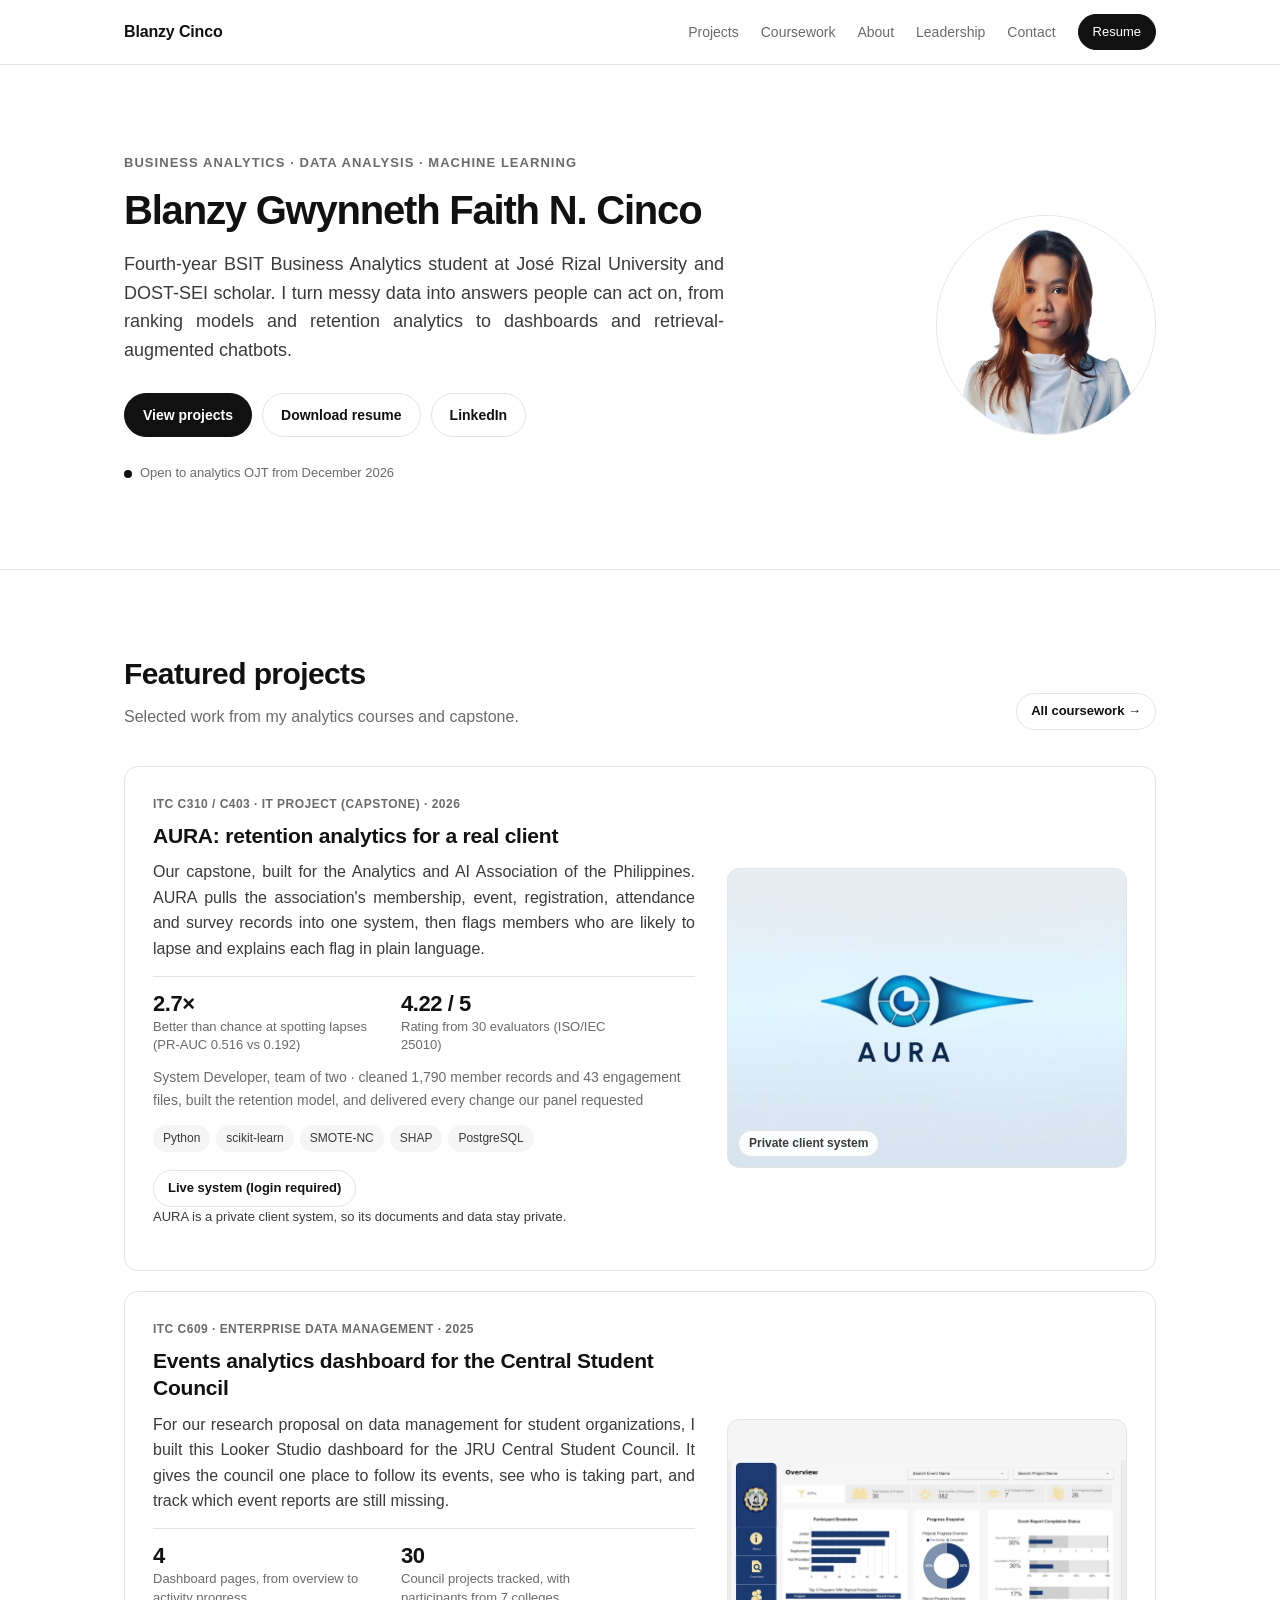
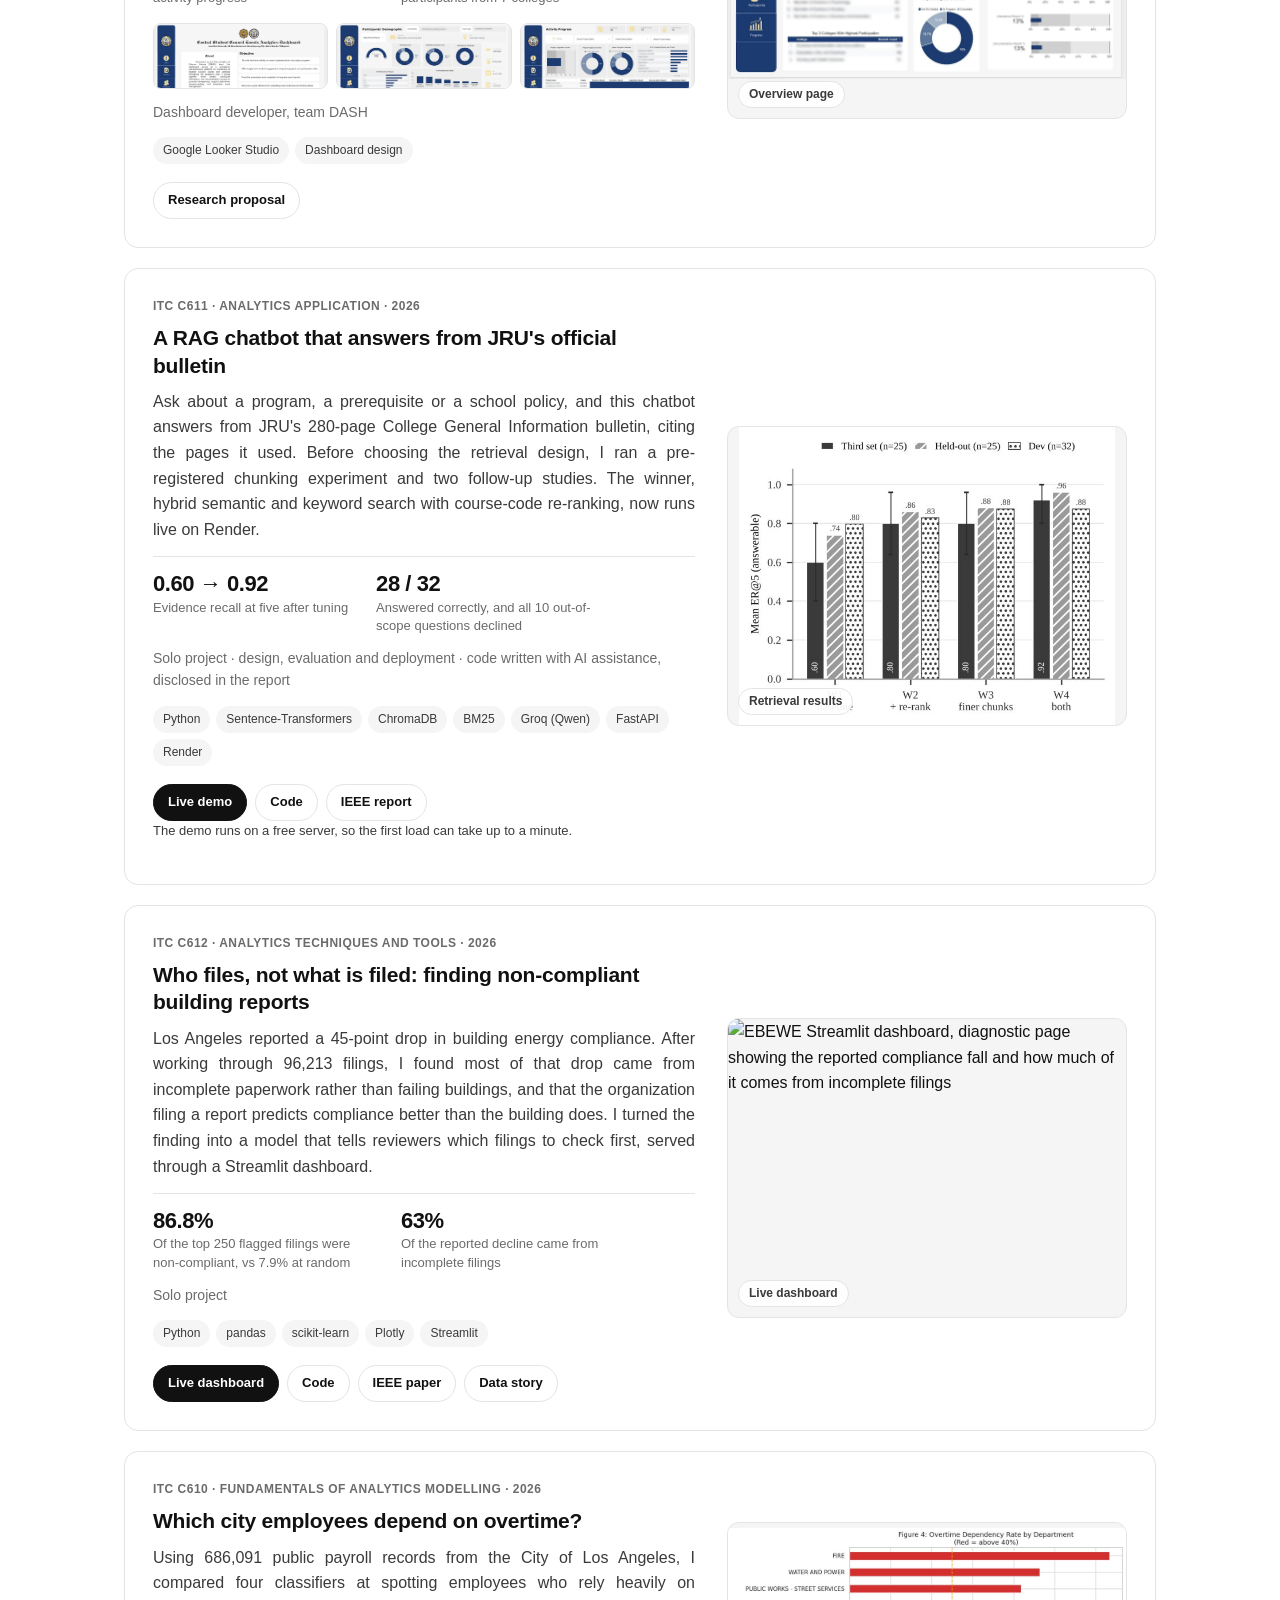
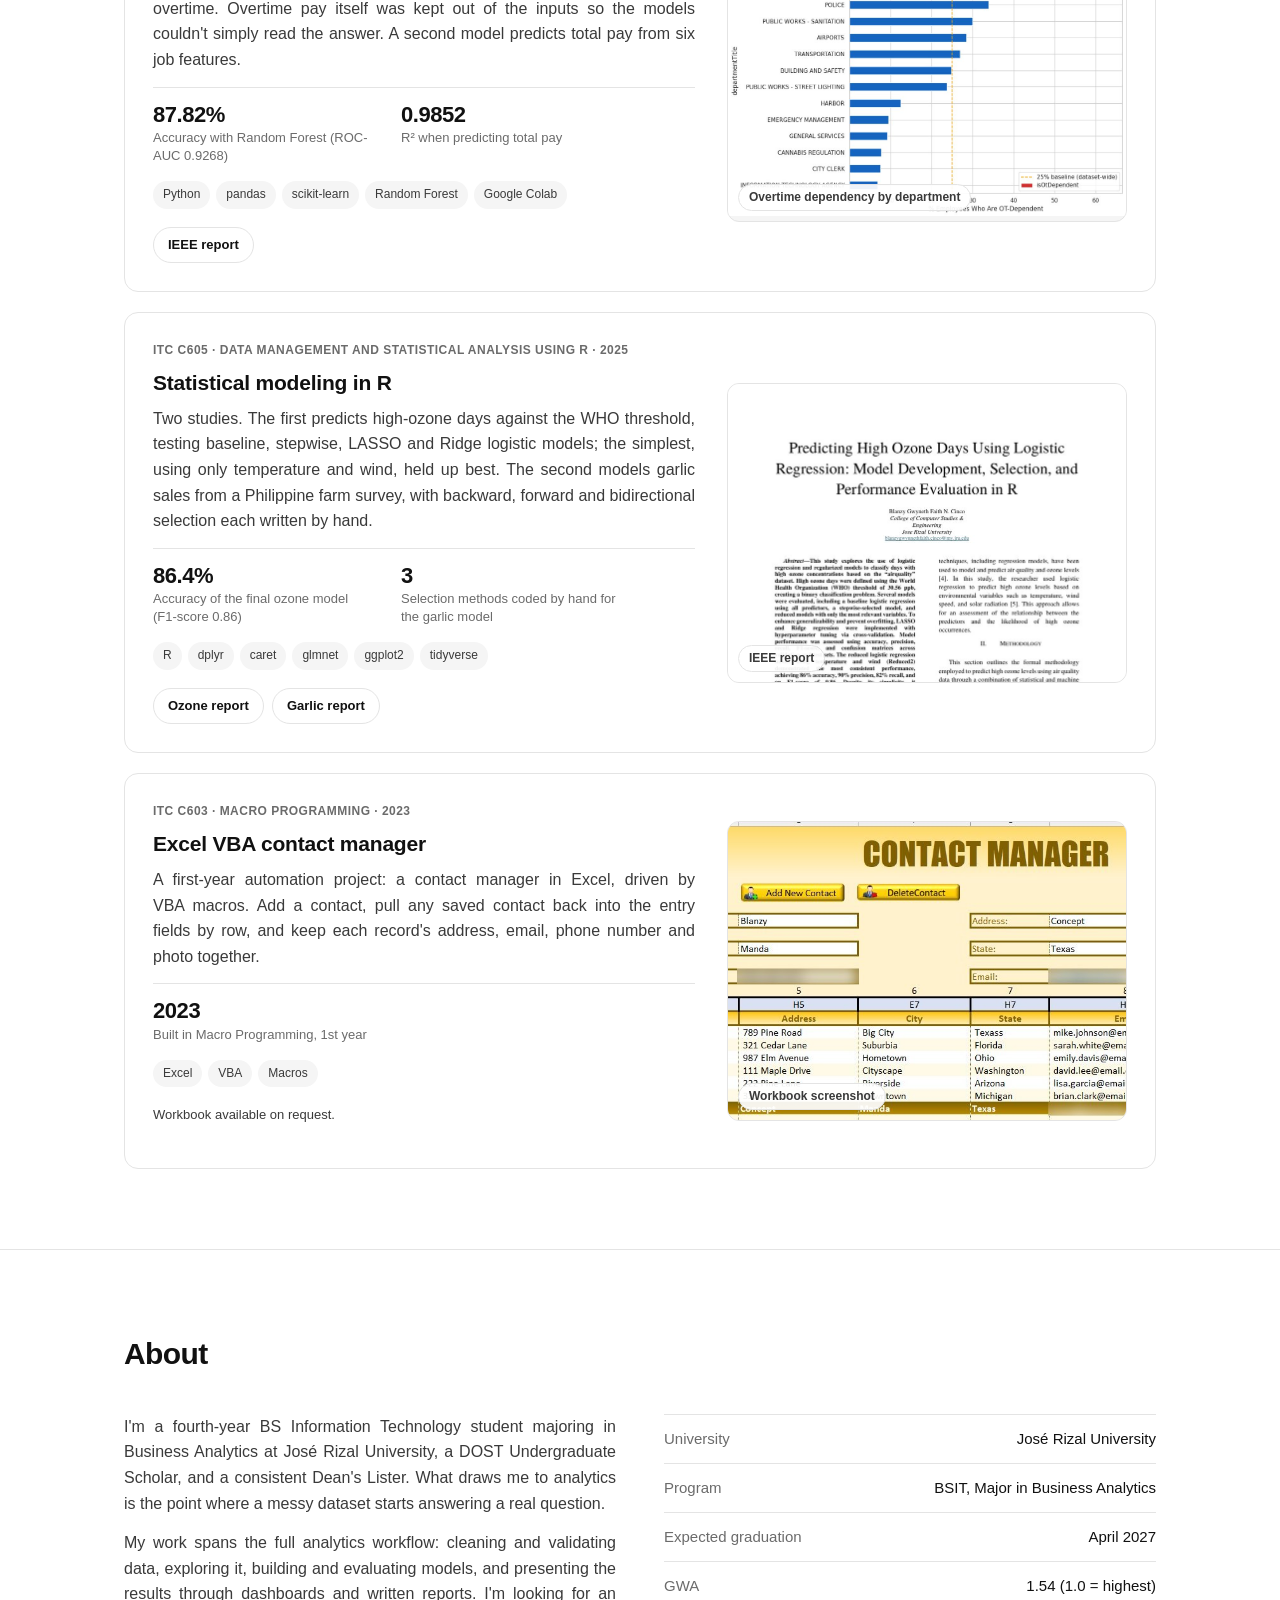
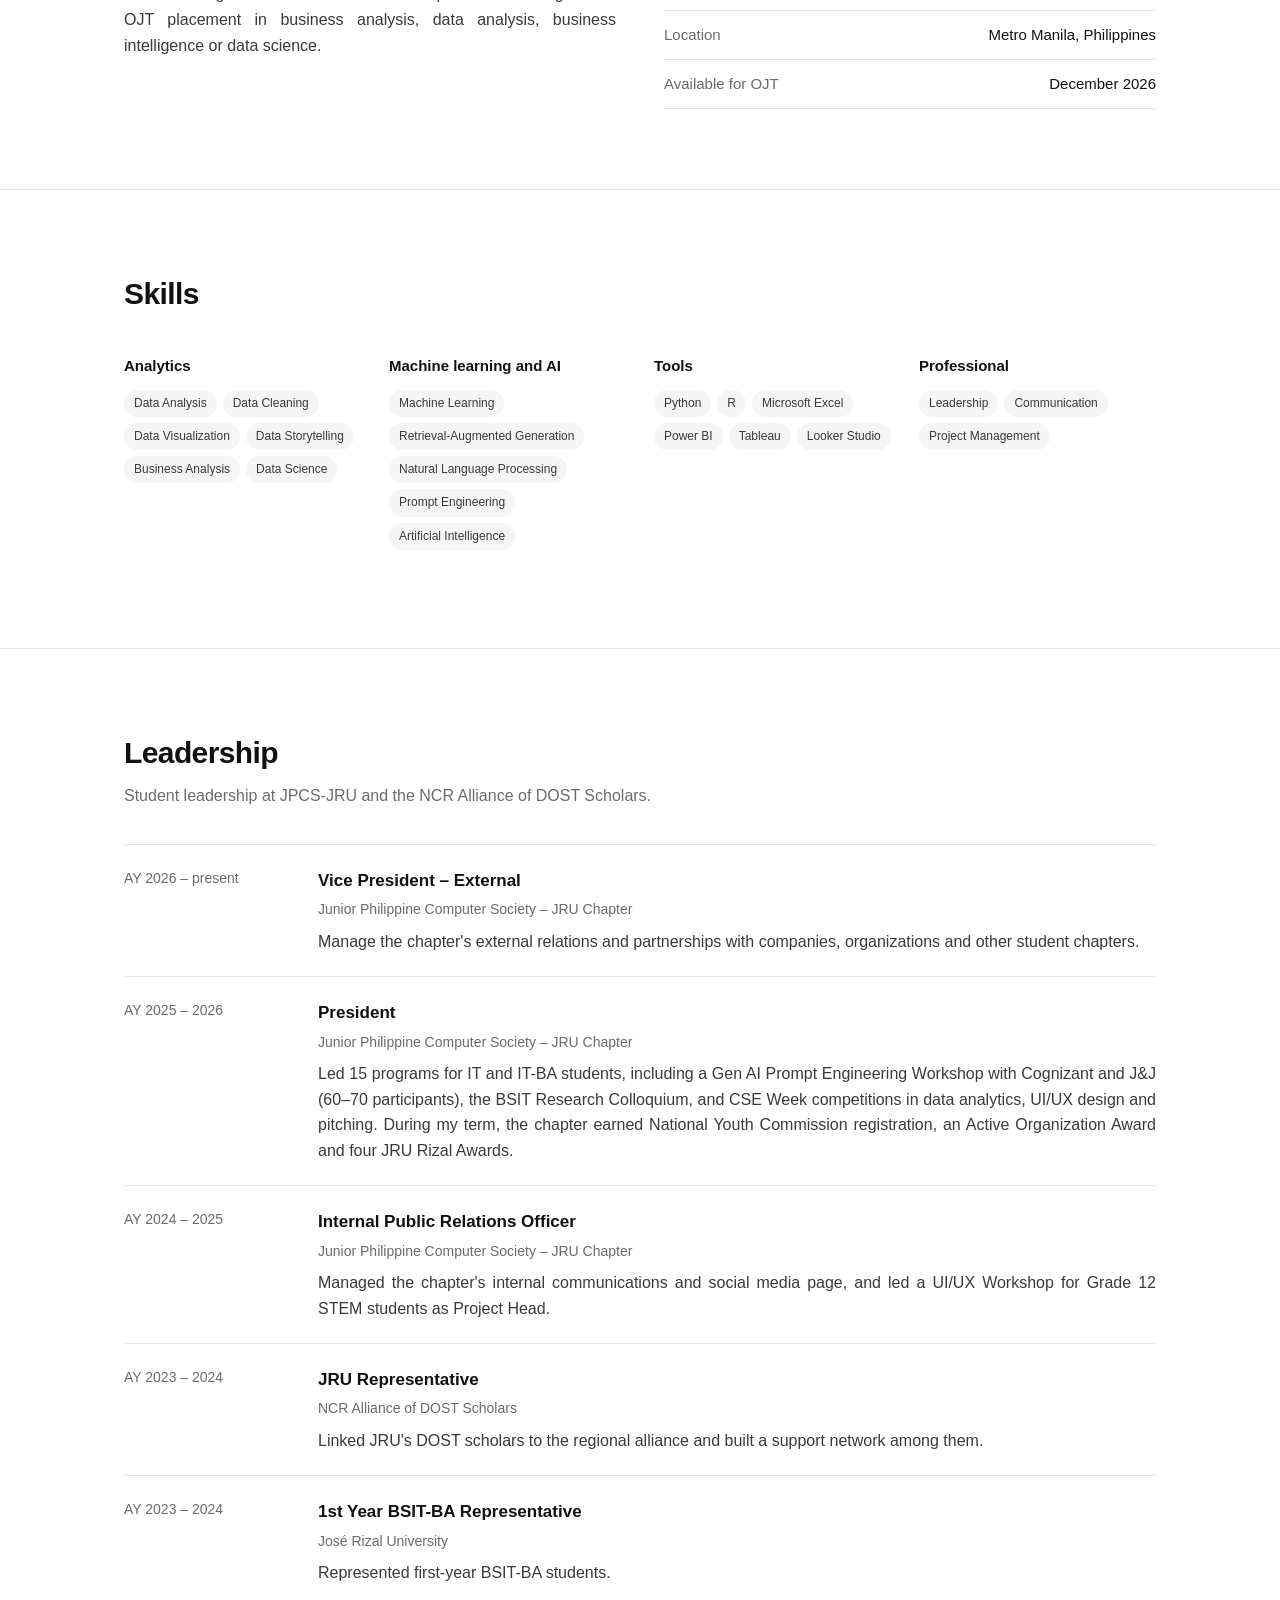
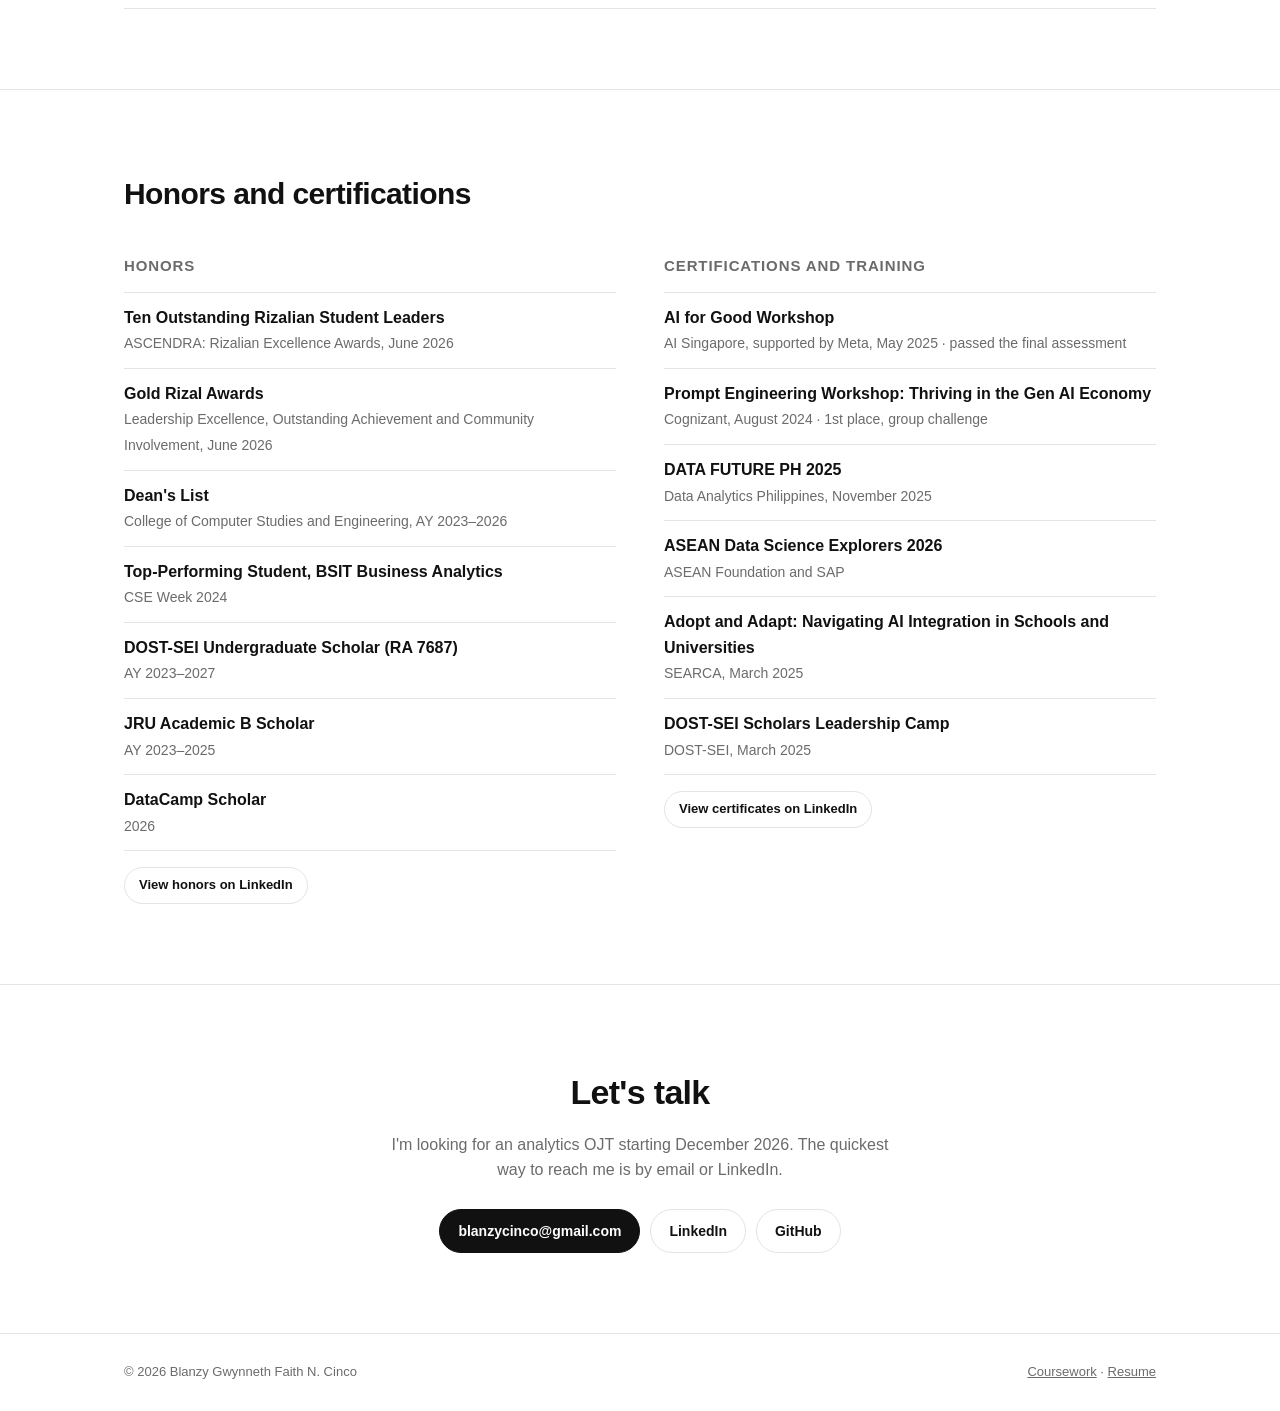
==== commit 152a3ed9: "Update portfolio site to v1.4.0 Show the live EBEWE dashboard as the project preview and move the Ce" ====
--- a/index.html
+++ b/index.html
@@ -80,7 +80,34 @@
         </a>
       </article>
 
-      <!-- 1. RAG chatbot -->
+      <!-- 2. Looker dashboard -->
+      <article class="project">
+        <div>
+          <p class="tag">ITC C609 · Enterprise Data Management · 2025</p>
+          <h3>Events analytics dashboard for the Central Student Council</h3>
+          <p>For our research proposal on data management for student organizations, I built this Looker Studio dashboard for the JRU Central Student Council. It gives the council one place to follow its events, see who is taking part, and track which event reports are still missing.</p>
+          <ul class="stats">
+            <li><div class="num">4</div><div class="lbl">Dashboard pages, from overview to activity progress</div></li>
+            <li><div class="num">30</div><div class="lbl">Council projects tracked, with participants from 7 colleges</div></li>
+          </ul>
+          <div class="thumbs">
+            <a href="assets/dash_about.jpg" target="_blank" rel="noopener"><img src="assets/dash_about.jpg" alt="About page" loading="lazy"></a>
+            <a href="assets/dash_demographic.jpg" target="_blank" rel="noopener"><img src="assets/dash_demographic.jpg" alt="Participants' Demographic page" loading="lazy"></a>
+            <a href="assets/dash_activity.jpg" target="_blank" rel="noopener"><img src="assets/dash_activity.jpg" alt="Activity Progress page" loading="lazy"></a>
+          </div>
+          <p class="role">Dashboard developer, team DASH</p>
+          <ul class="chips"><li>Google Looker Studio</li><li>Dashboard design</li></ul>
+          <div class="links">
+            <a class="btn ghost small" href="files/C609_EDMS_Research_Proposal.pdf" target="_blank" rel="noopener">Research proposal</a>
+          </div>
+        </div>
+        <a class="media" href="assets/dash_overview.jpg" target="_blank" rel="noopener">
+          <img src="assets/dash_overview.jpg" alt="Dashboard Overview page with KPIs and report completion status" loading="lazy">
+          <span class="cap">Overview page</span>
+        </a>
+      </article>
+
+      <!-- 3. RAG chatbot -->
       <article class="project">
         <div>
           <p class="tag">ITC C611 · Analytics Application · 2026</p>
@@ -105,7 +132,7 @@
         </a>
       </article>
 
-      <!-- 2. EBEWE -->
+      <!-- 4. EBEWE -->
       <article class="project">
         <div>
           <p class="tag">ITC C612 · Analytics Techniques and Tools · 2026</p>
@@ -124,13 +151,13 @@
             <a class="btn ghost small" href="files/C612_EBEWE_Data_Story.pdf" target="_blank" rel="noopener">Data story</a>
           </div>
         </div>
-        <a class="media navy" href="files/C612_EBEWE_Data_Story.pdf" target="_blank" rel="noopener">
-          <img src="assets/prev_ebewe.jpg" alt="Cover slide of the data story: When a building fails, what actually failed?" loading="lazy">
-          <span class="cap">Data story</span>
-        </a>
-      </article>
-
-      <!-- 4. Payroll -->
+        <a class="media cover" href="https://ebewe-dashboard.streamlit.app/" target="_blank" rel="noopener">
+          <img src="assets/prev_ebewe_dash.jpg" alt="EBEWE Streamlit dashboard, diagnostic page showing the reported compliance fall and how much of it comes from incomplete filings" loading="lazy">
+          <span class="cap">Live dashboard</span>
+        </a>
+      </article>
+
+      <!-- 5. Payroll -->
       <article class="project">
         <div>
           <p class="tag">ITC C610 · Fundamentals of Analytics Modelling · 2026</p>
@@ -148,33 +175,6 @@
         <a class="media" href="files/C610_Payroll_Overtime_Classifier_Report.pdf" target="_blank" rel="noopener">
           <img src="assets/prev_payroll.jpg" alt="Bar chart of overtime dependency rate by department" loading="lazy">
           <span class="cap">Overtime dependency by department</span>
-        </a>
-      </article>
-
-      <!-- 5. Looker dashboard -->
-      <article class="project">
-        <div>
-          <p class="tag">ITC C609 · Enterprise Data Management · 2025</p>
-          <h3>Events analytics dashboard for the Central Student Council</h3>
-          <p>For our research proposal on data management for student organizations, I built this Looker Studio dashboard for the JRU Central Student Council. It gives the council one place to follow its events, see who is taking part, and track which event reports are still missing.</p>
-          <ul class="stats">
-            <li><div class="num">4</div><div class="lbl">Dashboard pages, from overview to activity progress</div></li>
-            <li><div class="num">30</div><div class="lbl">Council projects tracked, with participants from 7 colleges</div></li>
-          </ul>
-          <div class="thumbs">
-            <a href="assets/dash_about.jpg" target="_blank" rel="noopener"><img src="assets/dash_about.jpg" alt="About page" loading="lazy"></a>
-            <a href="assets/dash_demographic.jpg" target="_blank" rel="noopener"><img src="assets/dash_demographic.jpg" alt="Participants' Demographic page" loading="lazy"></a>
-            <a href="assets/dash_activity.jpg" target="_blank" rel="noopener"><img src="assets/dash_activity.jpg" alt="Activity Progress page" loading="lazy"></a>
-          </div>
-          <p class="role">Dashboard developer, team DASH</p>
-          <ul class="chips"><li>Google Looker Studio</li><li>Dashboard design</li></ul>
-          <div class="links">
-            <a class="btn ghost small" href="files/C609_EDMS_Research_Proposal.pdf" target="_blank" rel="noopener">Research proposal</a>
-          </div>
-        </div>
-        <a class="media" href="assets/dash_overview.jpg" target="_blank" rel="noopener">
-          <img src="assets/dash_overview.jpg" alt="Dashboard Overview page with KPIs and report completion status" loading="lazy">
-          <span class="cap">Overview page</span>
         </a>
       </article>
 
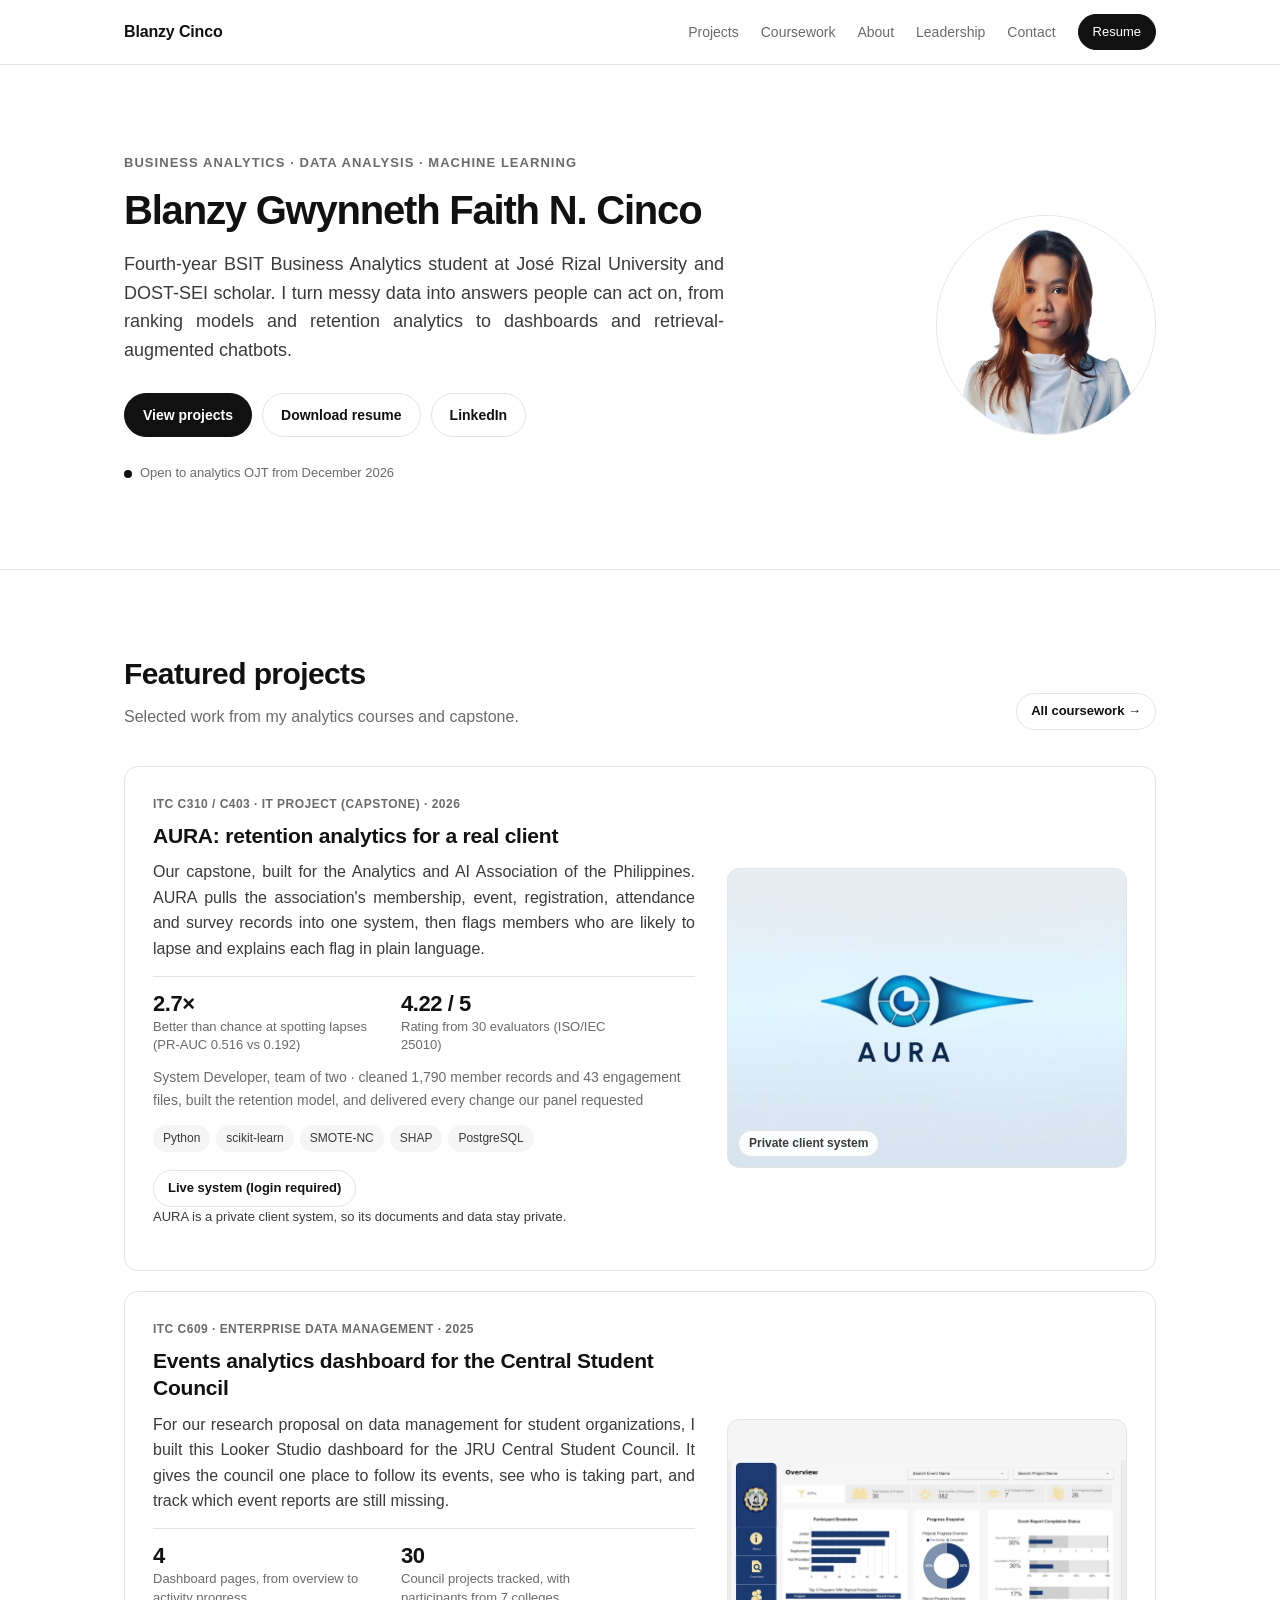
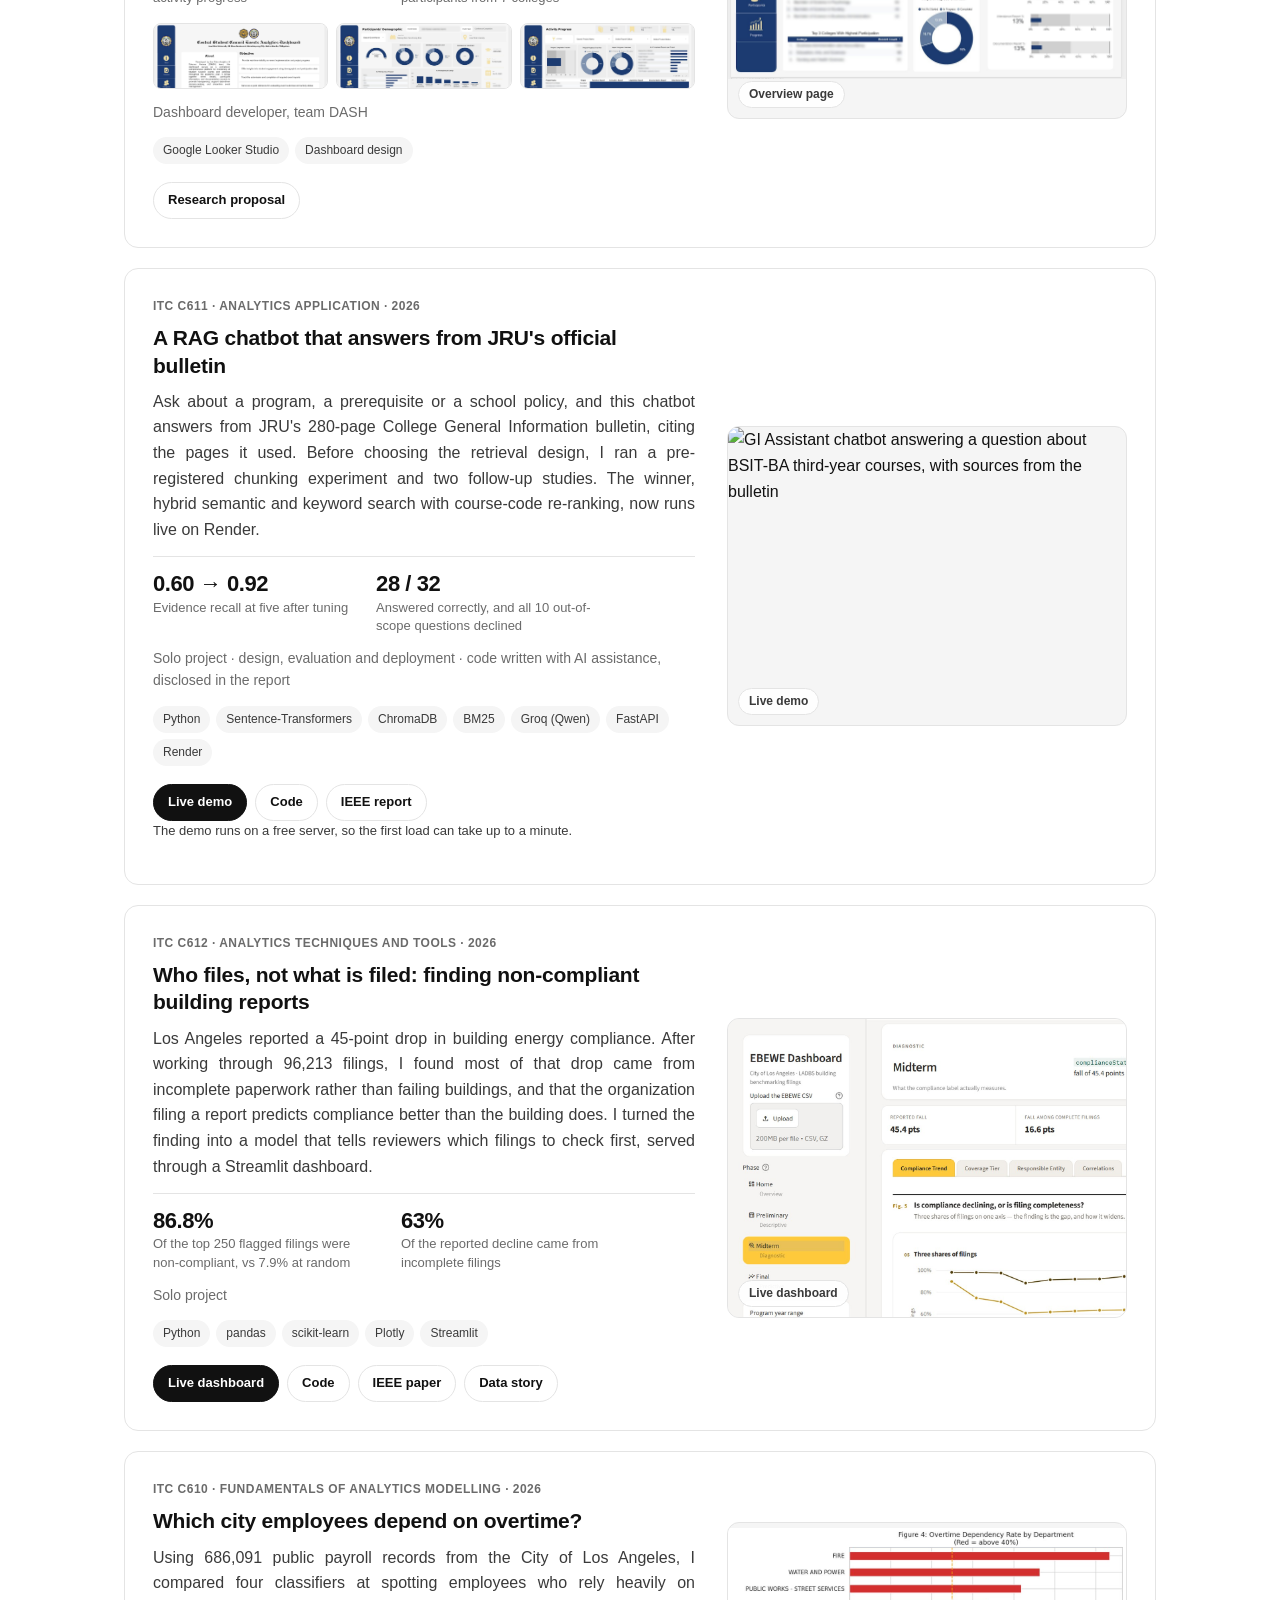
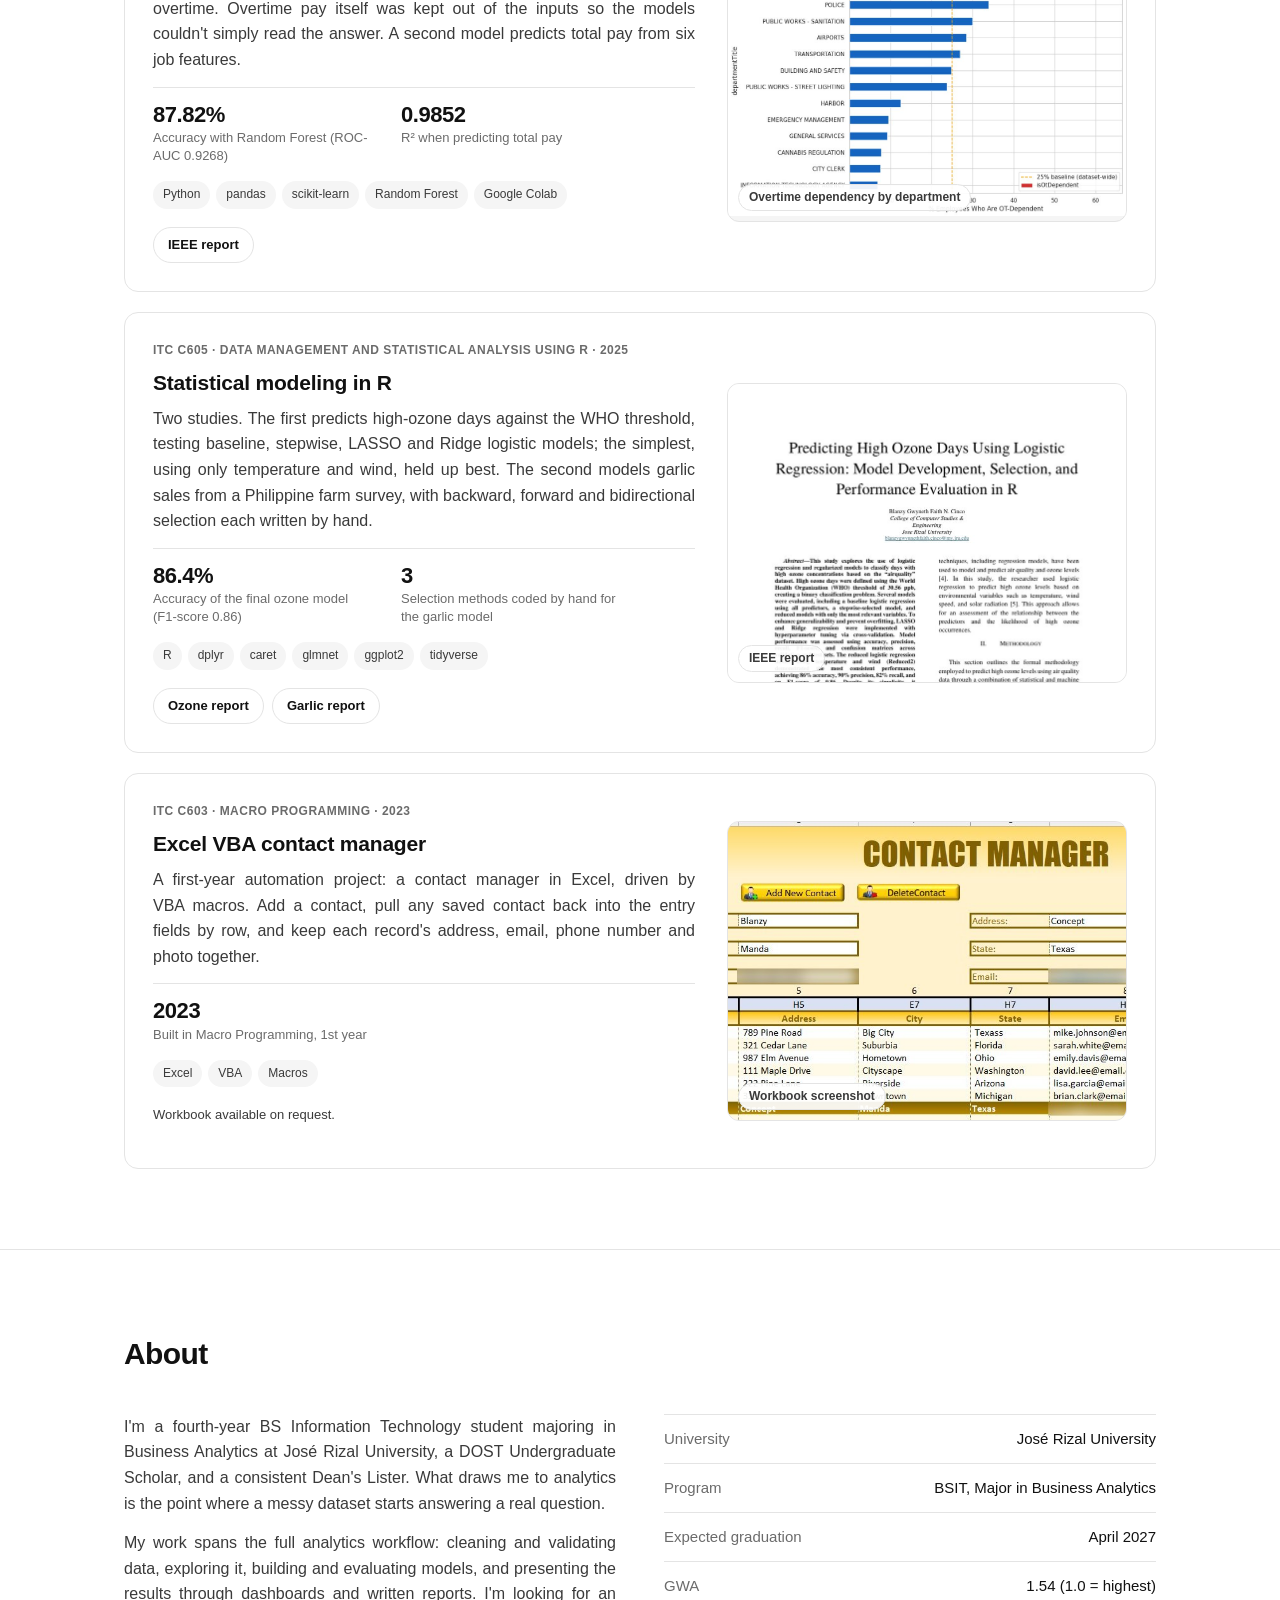
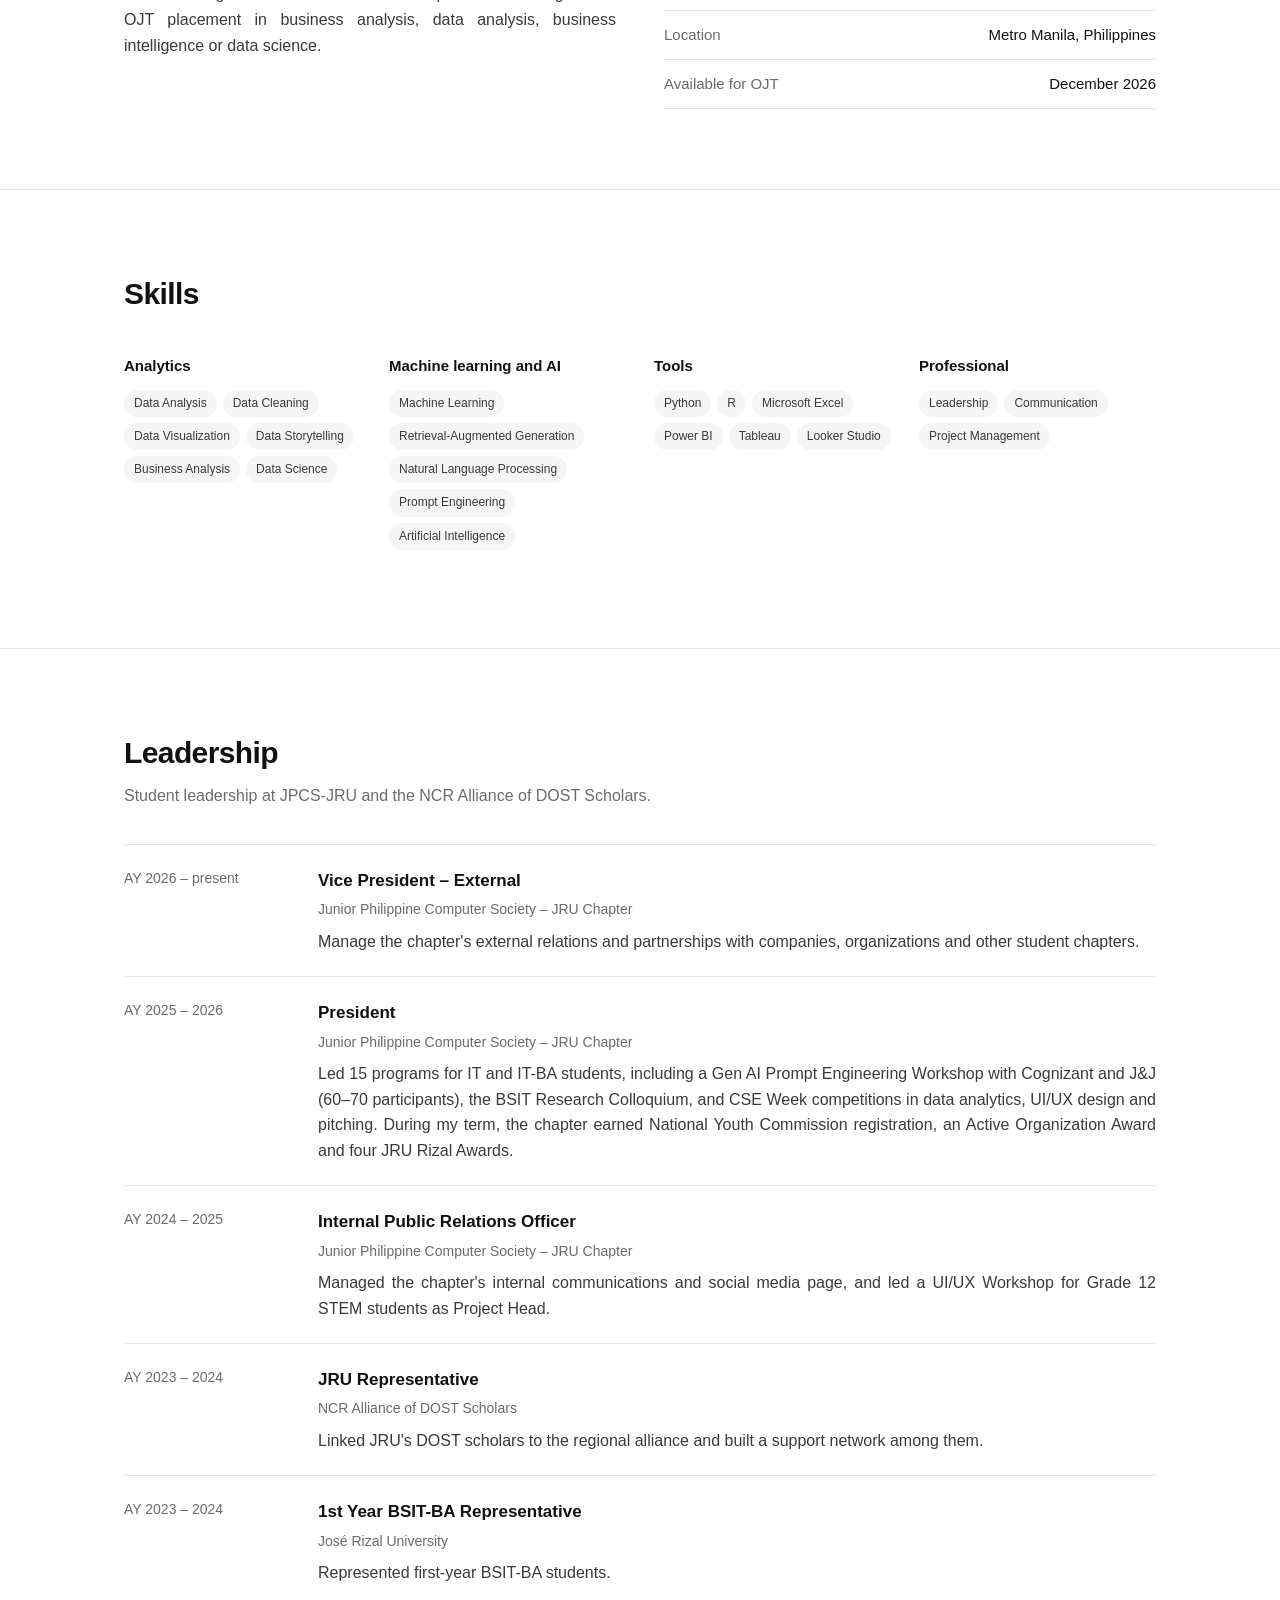
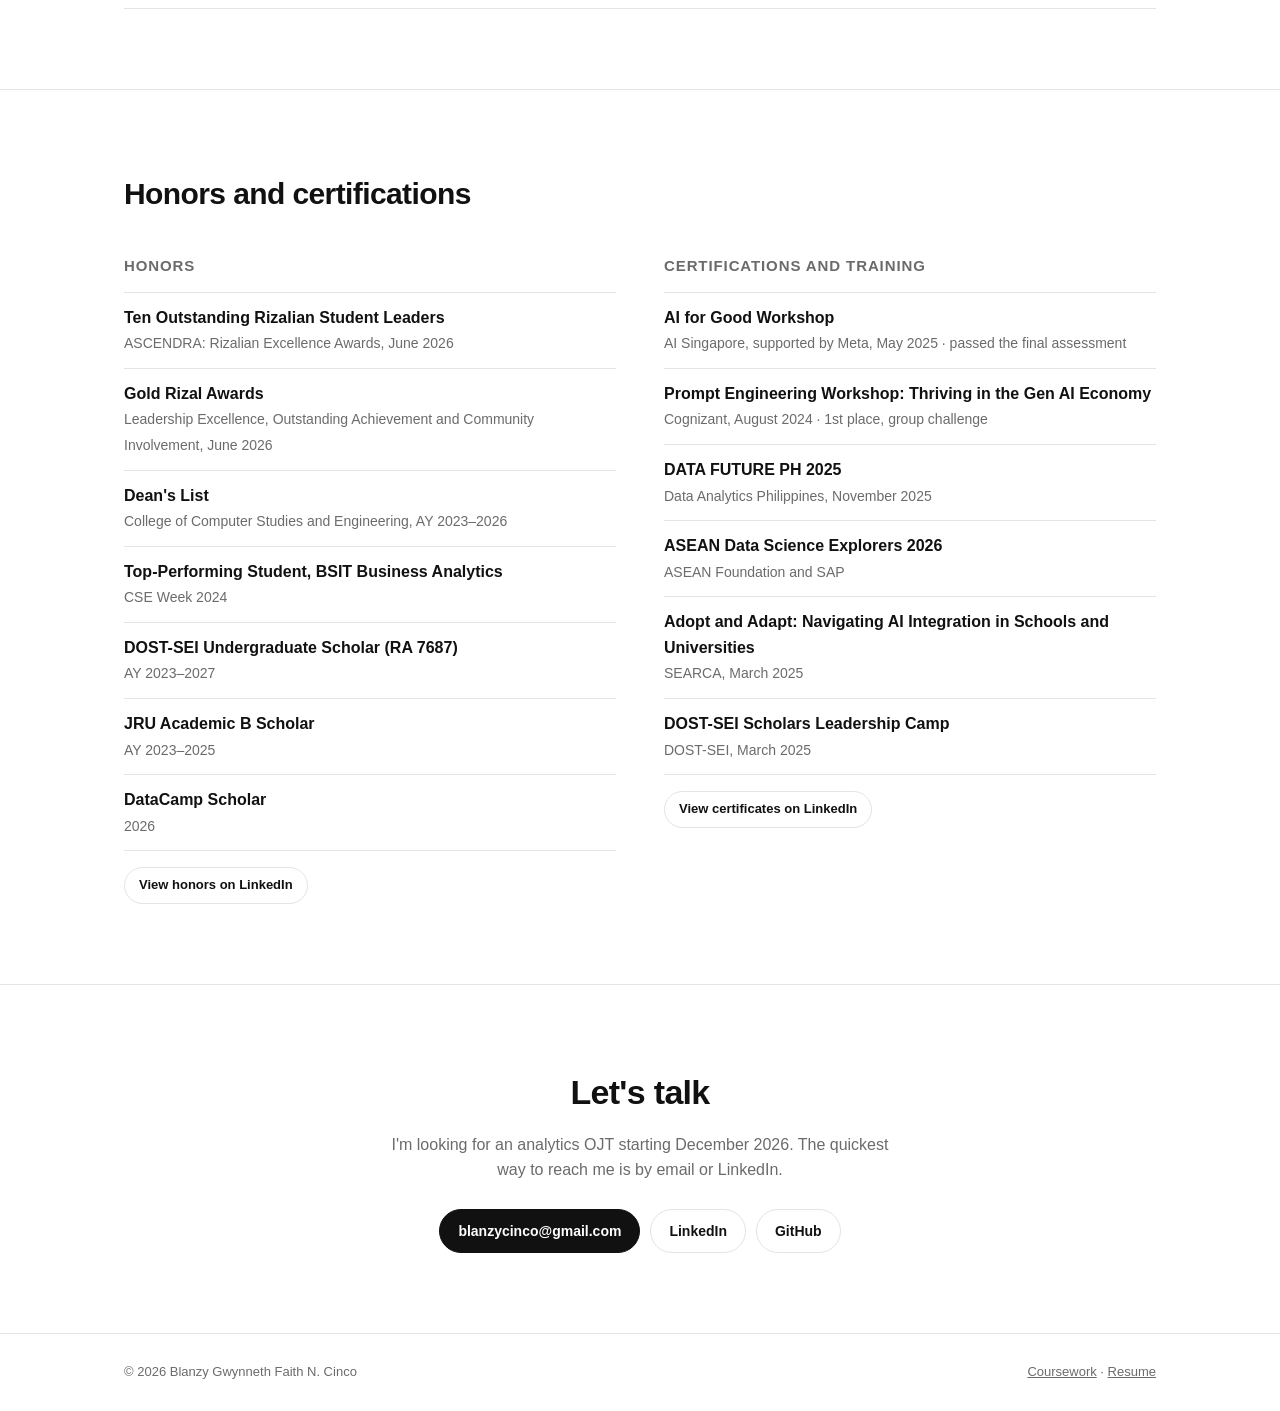
==== commit 10f6a3db: "Add files via upload" ====
--- a/index.html
+++ b/index.html
@@ -126,9 +126,9 @@
           </div>
           <p class="note">The demo runs on a free server, so the first load can take up to a minute.</p>
         </div>
-        <a class="media" href="files/C611_RAG_Chatbot_Report.pdf" target="_blank" rel="noopener">
-          <img src="assets/prev_rag.jpg" alt="Bar chart of mean evidence recall across four retrieval designs" loading="lazy">
-          <span class="cap">Retrieval results</span>
+        <a class="media cover" href="https://jru-gi-assistant.onrender.com" target="_blank" rel="noopener">
+          <img src="assets/prev_rag_chat.jpg" alt="GI Assistant chatbot answering a question about BSIT-BA third-year courses, with sources from the bulletin" loading="lazy">
+          <span class="cap">Live demo</span>
         </a>
       </article>
 
